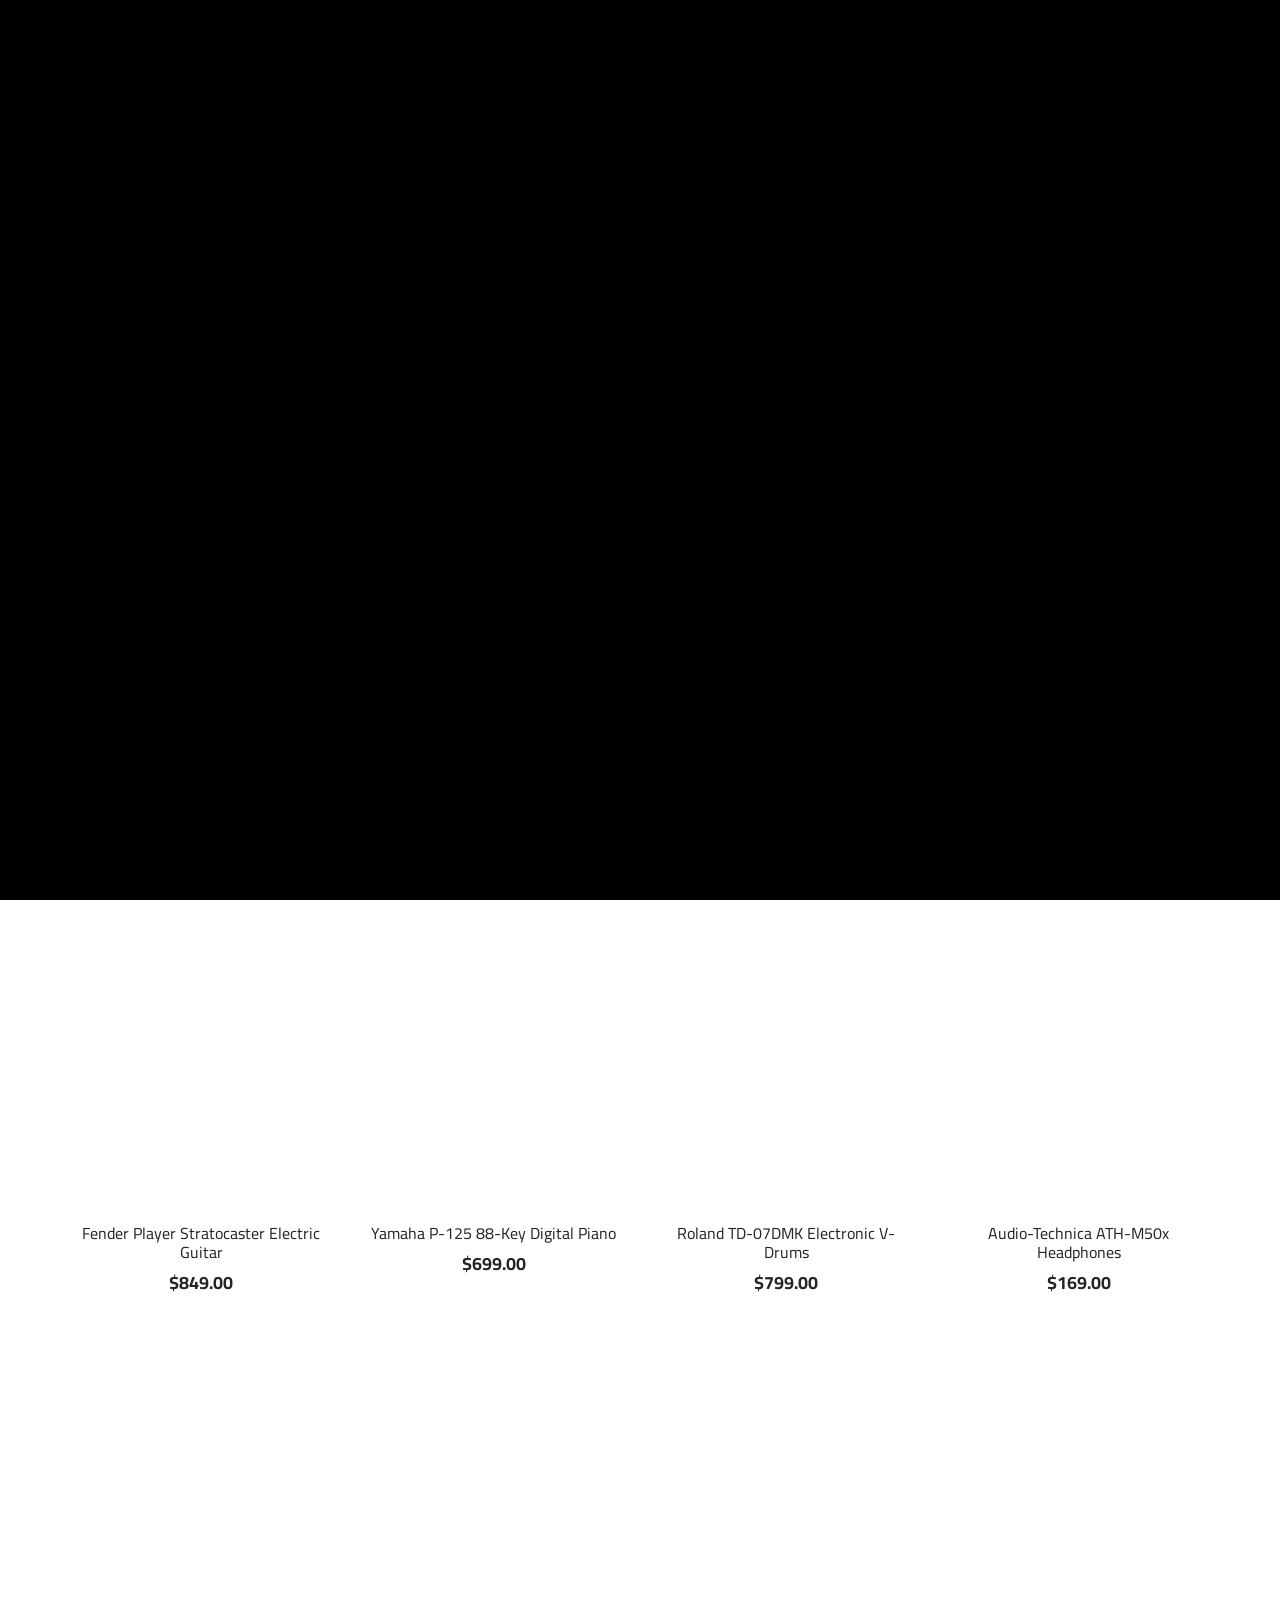
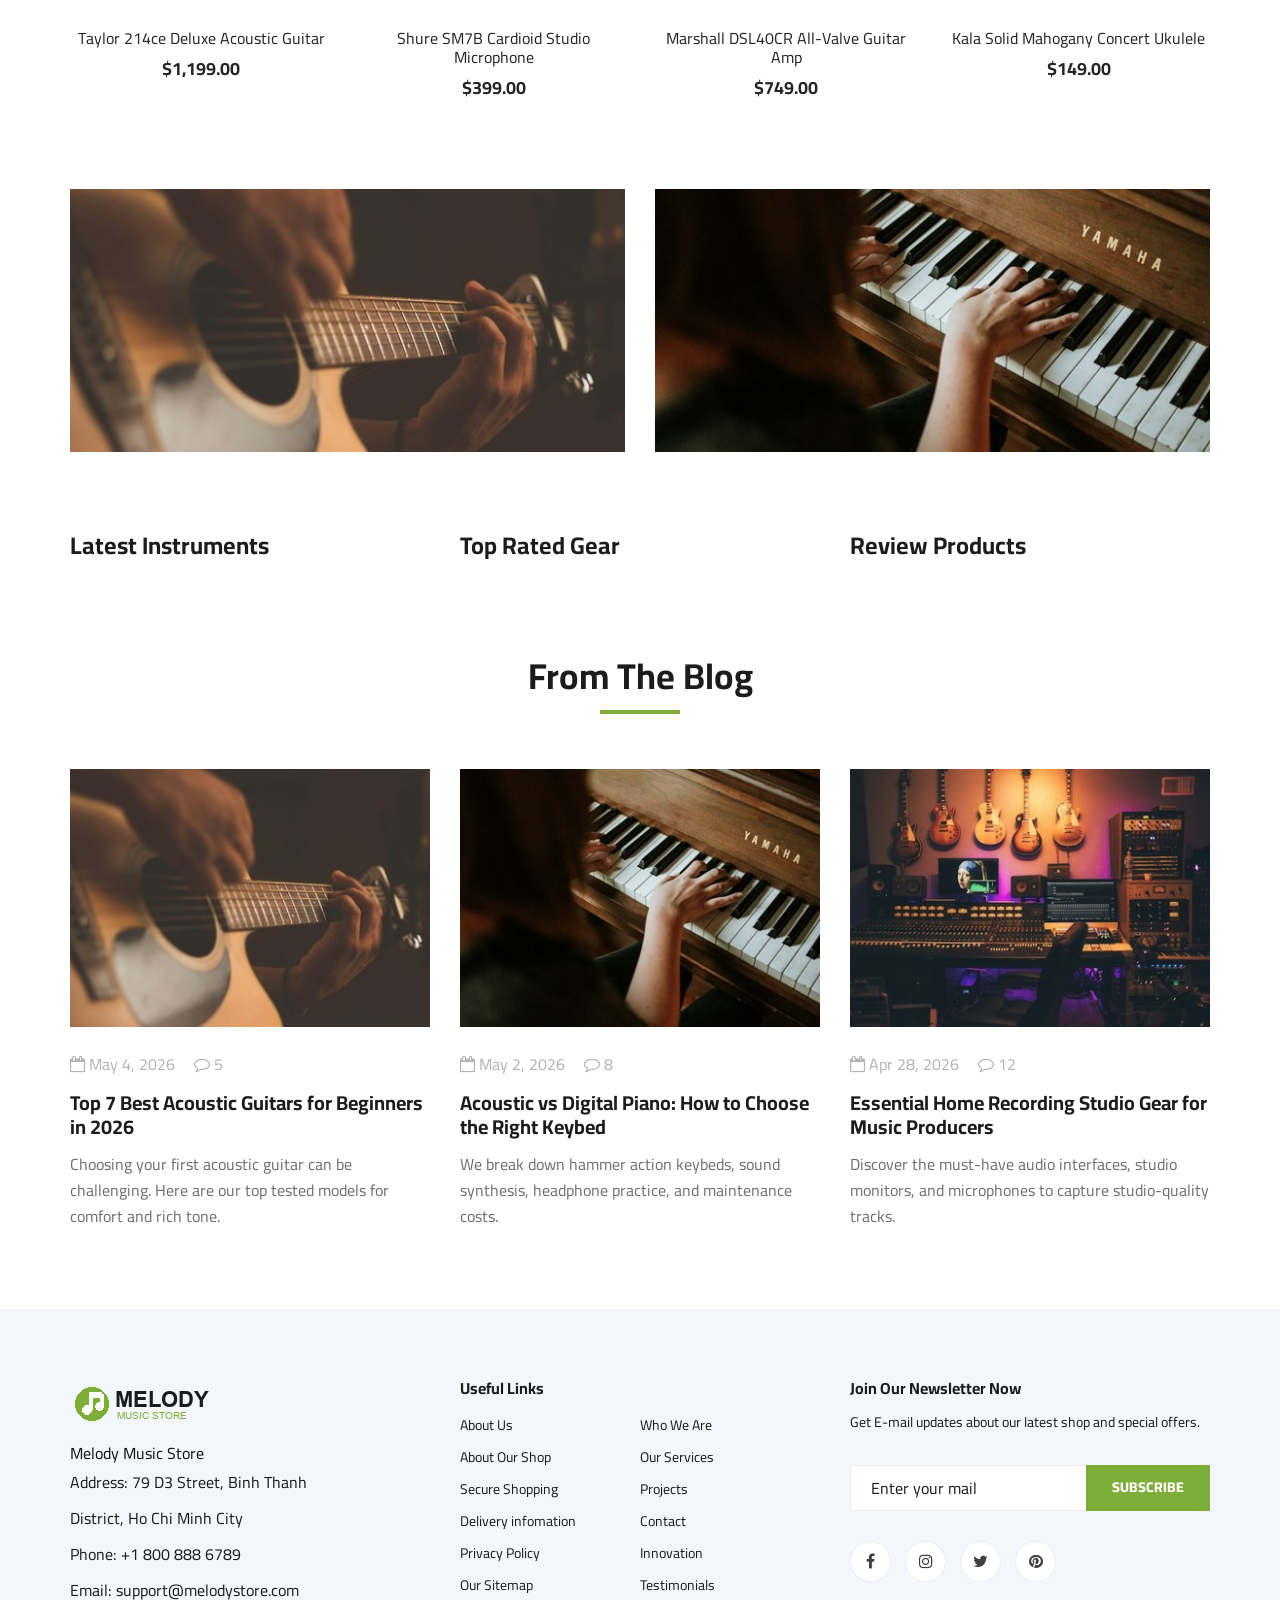
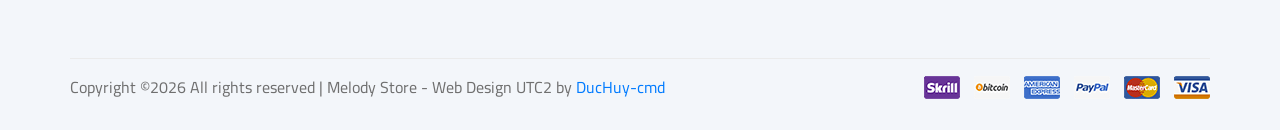
==== index.html @ 6bd5c3b0 "Initial commit: Melody Store - Musical Instruments & Pro Audio E-Commerce (Lab 1 Web Design UTC2)" ====
<!DOCTYPE html>
<html lang="zxx">

<head>
    <meta charset="UTF-8">
    <meta name="description" content="Ogani Template">
    <meta name="keywords" content="Ogani, unica, creative, html">
    <meta name="viewport" content="width=device-width, initial-scale=1.0">
    <meta http-equiv="X-UA-Compatible" content="ie=edge">
    <title>Melody Store | Musical Instruments & Pro Audio</title>

    <!-- Google Font -->
    <link href="https://fonts.googleapis.com/css2?family=Cairo:wght@200;300;400;600;900&display=swap" rel="stylesheet">

    <!-- Css Styles -->
    <link rel="stylesheet" href="Styles/bootstrap.min.css" type="text/css">
    <link rel="stylesheet" href="Styles/font-awesome.min.css" type="text/css">
    <link rel="stylesheet" href="Styles/elegant-icons.css" type="text/css">
    <link rel="stylesheet" href="Styles/nice-select.css" type="text/css">
    <link rel="stylesheet" href="Styles/jquery-ui.min.css" type="text/css">
    <link rel="stylesheet" href="Styles/owl.carousel.min.css" type="text/css">
    <link rel="stylesheet" href="Styles/slicknav.min.css" type="text/css">
    <link rel="stylesheet" href="Styles/style.css" type="text/css">
</head>

<body>
    <!-- Page Preloder -->
    <div id="preloder">
        <div class="loader"></div>
    </div>

    <!-- Humberger Begin -->
    <div class="humberger__menu__overlay"></div>
    <div class="humberger__menu__wrapper">
        <div class="humberger__menu__logo">
            <a href="#"><img src="Images/logo.png" alt=""></a>
        </div>
        <div class="humberger__menu__cart">
            <ul>
                <li><a href="#"><i class="fa fa-heart"></i> <span>2</span></a></li>
                <li><a href="shoping-cart.html"><i class="fa fa-shopping-bag"></i> <span>3</span></a></li>
            </ul>
            <div class="header__cart__price">item: <span>$2,217.00</span></div>
        </div>
        <div class="humberger__menu__widget">
            <div class="header__top__right__language">
                <img src="Images/language.png" alt="">
                <div>English</div>
                <span class="arrow_carrot-down"></span>
                <ul>
                    <li><a href="#">Spanis</a></li>
                    <li><a href="#">English</a></li>
                </ul>
            </div>
            <div class="header__top__right__auth">
                <a href="#"><i class="fa fa-user"></i> Login</a>
            </div>
        </div>
        <nav class="humberger__menu__nav mobile-menu">
                <ul>
                    <li class="active"><a href="./index.html">Home</a></li>
                    <li ><a href="./shop-grid.html">Shop</a></li>
                    <li ><a href="#">Pages</a>
                        <ul class="header__menu__dropdown">
                            <li><a href="./shop-details.html">Shop Details</a></li>
                            <li><a href="./shoping-cart.html">Shoping Cart</a></li>
                            <li><a href="./checkout.html">Check Out</a></li>
                            <li><a href="./blog-details.html">Blog Details</a></li>
                        </ul>
                    </li>
                    <li ><a href="./blog.html">Blog</a></li>
                    <li ><a href="./contact.html">Contact</a></li>
                </ul>
            </nav>
        <div id="mobile-menu-wrap"></div>
        <div class="header__top__right__social">
            <a href="#"><i class="fa fa-facebook"></i></a>
            <a href="#"><i class="fa fa-twitter"></i></a>
            <a href="#"><i class="fa fa-linkedin"></i></a>
            <a href="#"><i class="fa fa-pinterest-p"></i></a>
        </div>
        <div class="humberger__menu__contact">
            <ul>
                <li><i class="fa fa-envelope"></i> support@melodystore.com</li>
                <li>Free Shipping for all Orders over $99</li>
            </ul>
        </div>
    </div>
    <!-- Humberger End -->

    <!-- Header Section Begin -->
    <header class="header">
        <div class="header__top">
            <div class="container">
                <div class="row">
                    <div class="col-lg-6 col-md-6">
                        <div class="header__top__left">
                            <ul>
                                <li><i class="fa fa-envelope"></i> support@melodystore.com</li>
                                <li>Free Shipping for all Orders over $99</li>
                            </ul>
                        </div>
                    </div>
                    <div class="col-lg-6 col-md-6">
                        <div class="header__top__right">
                            <div class="header__top__right__social">
                                <a href="#"><i class="fa fa-facebook"></i></a>
                                <a href="#"><i class="fa fa-twitter"></i></a>
                                <a href="#"><i class="fa fa-linkedin"></i></a>
                                <a href="#"><i class="fa fa-pinterest-p"></i></a>
                            </div>
                            <div class="header__top__right__language">
                                <img src="Images/language.png" alt="">
                                <div>English</div>
                                <span class="arrow_carrot-down"></span>
                                <ul>
                                    <li><a href="#">Spanis</a></li>
                                    <li><a href="#">English</a></li>
                                </ul>
                            </div>
                            <div class="header__top__right__auth">
                                <a href="#"><i class="fa fa-user"></i> Login</a>
                            </div>
                        </div>
                    </div>
                </div>
            </div>
        </div>
        <div class="container">
            <div class="row">
                <div class="col-lg-3">
                    <div class="header__logo">
                        <a href="./index.html"><img src="Images/logo.png" alt=""></a>
                    </div>
                </div>
                <div class="col-lg-6">
                    <nav class="header__menu">
                        <ul>
                            <li class="active"><a href="./index.html">Home</a></li>
                            <li ><a href="./shop-grid.html">Shop</a></li>
                            <li ><a href="#">Pages</a>
                                <ul class="header__menu__dropdown">
                                    <li><a href="./shop-details.html">Shop Details</a></li>
                                    <li><a href="./shoping-cart.html">Shoping Cart</a></li>
                                    <li><a href="./checkout.html">Check Out</a></li>
                                    <li><a href="./blog-details.html">Blog Details</a></li>
                                </ul>
                            </li>
                            <li ><a href="./blog.html">Blog</a></li>
                            <li ><a href="./contact.html">Contact</a></li>
                        </ul>
                    </nav>
                </div>
                <div class="col-lg-3">
                    <div class="header__cart">
                        <ul>
                            <li><a href="#"><i class="fa fa-heart"></i> <span>2</span></a></li>
                            <li><a href="shoping-cart.html"><i class="fa fa-shopping-bag"></i> <span>3</span></a></li>
                        </ul>
                        <div class="header__cart__price">item: <span>$2,217.00</span></div>
                    </div>
                </div>
            </div>
            <div class="humberger__open">
                <i class="fa fa-bars"></i>
            </div>
        </div>
    </header>
    <!-- Header Section End -->

    <!-- Hero Section Begin -->
    <section class="hero">
        <div class="container">
            <div class="row">
                <div class="col-lg-3">
                    <div class="hero__categories">
                        <div class="hero__categories__all">
                            <i class="fa fa-bars"></i>
                            <span>All Categories</span>
                        </div>
                        <ul>
                            <li><a href="shop-grid.html">Acoustic Guitars</a></li>
                            <li><a href="shop-grid.html">Electric Guitars & Bass</a></li>
                            <li><a href="shop-grid.html">Digital Pianos & Keyboards</a></li>
                            <li><a href="shop-grid.html">Drum Sets & Percussion</a></li>
                            <li><a href="shop-grid.html">Studio Microphones</a></li>
                            <li><a href="shop-grid.html">Audio Interfaces</a></li>
                            <li><a href="shop-grid.html">Guitar Amplifiers</a></li>
                            <li><a href="shop-grid.html">Studio Headphones</a></li>
                            <li><a href="shop-grid.html">Ukuleles & Folk</a></li>
                            <li><a href="shop-grid.html">Strings & Accessories</a></li>
                        </ul>
                    </div>
                </div>
                <div class="col-lg-9">
                    <div class="hero__search">
                        <div class="hero__search__form">
                            <form action="#">
                                <div class="hero__search__categories">
                                    All Categories
                                    <span class="arrow_carrot-down"></span>
                                </div>
                                <input type="text" placeholder="What do yo u need?">
                                <button type="submit" class="site-btn">SEARCH</button>
                            </form>
                        </div>
                        <div class="hero__search__phone">
                            <div class="hero__search__phone__icon">
                                <i class="fa fa-phone"></i>
                            </div>
                            <div class="hero__search__phone__text">
                                <h5>+1 800 888 6789</h5>
                                <span>support 24/7 daily</span>
                            </div>
                        </div>
                    </div>
                    <div class="hero__item set-bg" data-setbg="Images/hero/banner.jpg">
                        <div class="hero__text">
                            <span>PREMIUM INSTRUMENTS</span>
                            <h2>100% Authentic <br />Guitars & Pro Audio</h2>
                            <p>Free Express Shipping & 2-Year Official Warranty Available</p>
                            <a href="shop-grid.html" class="primary-btn">SHOP NOW</a>
                        </div>
                        </div>
                    </div>
                </div>
            </div>
    </section>
    <!-- Hero Section End -->

    <!-- Categories Section Begin -->
    <section class="categories">
        <div class="container">
            <div class="row">
                <div class="categories__slider owl-carousel">
                    <div class="col-lg-3">
                        <div class="categories__item set-bg" data-setbg="Images/categories/cat-1.jpg">
                            <h5><a href="shop-grid.html">Acoustic Guitars</a></h5>
                        </div>
                    </div>
                    <div class="col-lg-3">
                        <div class="categories__item set-bg" data-setbg="Images/categories/cat-2.jpg">
                            <h5><a href="shop-grid.html">Digital Pianos</a></h5>
                        </div>
                    </div>
                    <div class="col-lg-3">
                        <div class="categories__item set-bg" data-setbg="Images/categories/cat-3.jpg">
                            <h5><a href="shop-grid.html">Drum Sets</a></h5>
                        </div>
                    </div>
                    <div class="col-lg-3">
                        <div class="categories__item set-bg" data-setbg="Images/categories/cat-4.jpg">
                            <h5><a href="shop-grid.html">Studio Headphones</a></h5>
                        </div>
                    </div>
                    <div class="col-lg-3">
                        <div class="categories__item set-bg" data-setbg="Images/categories/cat-5.jpg">
                            <h5><a href="shop-grid.html">Electric Guitars</a></h5>
                        </div>
                    </div>
                </div>
                </div>
            </div>
        </div>
    </section>
    <!-- Categories Section End -->

    <!-- Featured Section Begin -->
    <section class="featured spad">
        <div class="container">
            <div class="row">
                <div class="col-lg-12">
                    <div class="section-title">
                        <h2>Featured Instruments</h2>
                    </div>
                    <div class="featured__controls">
                        <ul>
                            <li class="active" data-filter="*">All</li>
                            <li data-filter=".guitars">Guitars</li>
                            <li data-filter=".keyboards">Keyboards</li>
                            <li data-filter=".drums">Drums</li>
                            <li data-filter=".studio">Studio Gear</li>
                        </ul>
                    </div>
                </div>
            </div>
            <div class="row featured__filter">
                <div class="col-lg-3 col-md-4 col-sm-6 mix guitars">
                    <div class="featured__item">
                        <div class="featured__item__pic set-bg" data-setbg="Images/featured/feature-1.jpg">
                            <ul class="featured__item__pic__hover">
                                <li><a href="#"><i class="fa fa-heart"></i></a></li>
                                <li><a href="#"><i class="fa fa-retweet"></i></a></li>
                                <li><a href="shoping-cart.html"><i class="fa fa-shopping-cart"></i></a></li>
                            </ul>
                        </div>
                        <div class="featured__item__text">
                            <h6><a href="shop-details.html">Fender Player Stratocaster Electric Guitar</a></h6>
                            <h5>$849.00</h5>
                        </div>
                    </div>
                </div>
                <div class="col-lg-3 col-md-4 col-sm-6 mix keyboards">
                    <div class="featured__item">
                        <div class="featured__item__pic set-bg" data-setbg="Images/featured/feature-2.jpg">
                            <ul class="featured__item__pic__hover">
                                <li><a href="#"><i class="fa fa-heart"></i></a></li>
                                <li><a href="#"><i class="fa fa-retweet"></i></a></li>
                                <li><a href="shoping-cart.html"><i class="fa fa-shopping-cart"></i></a></li>
                            </ul>
                        </div>
                        <div class="featured__item__text">
                            <h6><a href="shop-details.html">Yamaha P-125 88-Key Digital Piano</a></h6>
                            <h5>$699.00</h5>
                        </div>
                    </div>
                </div>
                <div class="col-lg-3 col-md-4 col-sm-6 mix drums">
                    <div class="featured__item">
                        <div class="featured__item__pic set-bg" data-setbg="Images/featured/feature-3.jpg">
                            <ul class="featured__item__pic__hover">
                                <li><a href="#"><i class="fa fa-heart"></i></a></li>
                                <li><a href="#"><i class="fa fa-retweet"></i></a></li>
                                <li><a href="shoping-cart.html"><i class="fa fa-shopping-cart"></i></a></li>
                            </ul>
                        </div>
                        <div class="featured__item__text">
                            <h6><a href="shop-details.html">Roland TD-07DMK Electronic V-Drums</a></h6>
                            <h5>$799.00</h5>
                        </div>
                    </div>
                </div>
                <div class="col-lg-3 col-md-4 col-sm-6 mix studio">
                    <div class="featured__item">
                        <div class="featured__item__pic set-bg" data-setbg="Images/featured/feature-4.jpg">
                            <ul class="featured__item__pic__hover">
                                <li><a href="#"><i class="fa fa-heart"></i></a></li>
                                <li><a href="#"><i class="fa fa-retweet"></i></a></li>
                                <li><a href="shoping-cart.html"><i class="fa fa-shopping-cart"></i></a></li>
                            </ul>
                        </div>
                        <div class="featured__item__text">
                            <h6><a href="shop-details.html">Audio-Technica ATH-M50x Headphones</a></h6>
                            <h5>$169.00</h5>
                        </div>
                    </div>
                </div>
                <div class="col-lg-3 col-md-4 col-sm-6 mix guitars">
                    <div class="featured__item">
                        <div class="featured__item__pic set-bg" data-setbg="Images/featured/feature-5.jpg">
                            <ul class="featured__item__pic__hover">
                                <li><a href="#"><i class="fa fa-heart"></i></a></li>
                                <li><a href="#"><i class="fa fa-retweet"></i></a></li>
                                <li><a href="shoping-cart.html"><i class="fa fa-shopping-cart"></i></a></li>
                            </ul>
                        </div>
                        <div class="featured__item__text">
                            <h6><a href="shop-details.html">Taylor 214ce Deluxe Acoustic Guitar</a></h6>
                            <h5>$1,199.00</h5>
                        </div>
                    </div>
                </div>
                <div class="col-lg-3 col-md-4 col-sm-6 mix studio">
                    <div class="featured__item">
                        <div class="featured__item__pic set-bg" data-setbg="Images/featured/feature-6.jpg">
                            <ul class="featured__item__pic__hover">
                                <li><a href="#"><i class="fa fa-heart"></i></a></li>
                                <li><a href="#"><i class="fa fa-retweet"></i></a></li>
                                <li><a href="shoping-cart.html"><i class="fa fa-shopping-cart"></i></a></li>
                            </ul>
                        </div>
                        <div class="featured__item__text">
                            <h6><a href="shop-details.html">Shure SM7B Cardioid Studio Microphone</a></h6>
                            <h5>$399.00</h5>
                        </div>
                    </div>
                </div>
                <div class="col-lg-3 col-md-4 col-sm-6 mix guitars">
                    <div class="featured__item">
                        <div class="featured__item__pic set-bg" data-setbg="Images/featured/feature-7.jpg">
                            <ul class="featured__item__pic__hover">
                                <li><a href="#"><i class="fa fa-heart"></i></a></li>
                                <li><a href="#"><i class="fa fa-retweet"></i></a></li>
                                <li><a href="shoping-cart.html"><i class="fa fa-shopping-cart"></i></a></li>
                            </ul>
                        </div>
                        <div class="featured__item__text">
                            <h6><a href="shop-details.html">Marshall DSL40CR All-Valve Guitar Amp</a></h6>
                            <h5>$749.00</h5>
                        </div>
                    </div>
                </div>
                <div class="col-lg-3 col-md-4 col-sm-6 mix guitars">
                    <div class="featured__item">
                        <div class="featured__item__pic set-bg" data-setbg="Images/featured/feature-8.jpg">
                            <ul class="featured__item__pic__hover">
                                <li><a href="#"><i class="fa fa-heart"></i></a></li>
                                <li><a href="#"><i class="fa fa-retweet"></i></a></li>
                                <li><a href="shoping-cart.html"><i class="fa fa-shopping-cart"></i></a></li>
                            </ul>
                        </div>
                        <div class="featured__item__text">
                            <h6><a href="shop-details.html">Kala Solid Mahogany Concert Ukulele</a></h6>
                            <h5>$149.00</h5>
                        </div>
                    </div>
                </div>
            </div>
        </div>
    </section>
    <!-- Featured Section End -->

    <!-- Banner Begin -->
    <div class="banner">
        <div class="container">
            <div class="row">
                <div class="col-lg-6 col-md-6 col-sm-6">
                    <div class="banner__pic">
                        <img src="Images/banner/banner-1.jpg" alt="">
                    </div>
                </div>
                <div class="col-lg-6 col-md-6 col-sm-6">
                    <div class="banner__pic">
                        <img src="Images/banner/banner-2.jpg" alt="">
                    </div>
                </div>
            </div>
        </div>
    </div>
    <!-- Banner End -->

    <!-- Latest Product Section Begin -->
    <section class="latest-product spad"><div class="container"><div class="row">
                <div class="col-lg-4 col-md-6">
                    <div class="latest-product__text">
                            <h4>Latest Instruments</h4>
                            <div class="latest-product__slider owl-carousel">
                                <div class="latest-prdouct__slider__item">
                                    <a href="shop-details.html" class="latest-product__item">
                                        <div class="latest-product__item__pic">
                                            <img src="Images/latest-product/lp-1.jpg" alt="">
                                        </div>
                                        <div class="latest-product__item__text">
                                            <h6>Martin D-28 Acoustic Guitar</h6>
                                            <span>$2,999.00</span>
                                        </div>
                                    </a>
                                    <a href="shop-details.html" class="latest-product__item">
                                        <div class="latest-product__item__pic">
                                            <img src="Images/latest-product/lp-2.jpg" alt="">
                                        </div>
                                        <div class="latest-product__item__text">
                                            <h6>Gibson Les Paul Standard</h6>
                                            <span>$2,799.00</span>
                                        </div>
                                    </a>
                                    <a href="shop-details.html" class="latest-product__item">
                                        <div class="latest-product__item__pic">
                                            <img src="Images/latest-product/lp-3.jpg" alt="">
                                        </div>
                                        <div class="latest-product__item__text">
                                            <h6>Yamaha Grand Piano Keys</h6>
                                            <span>$2,299.00</span>
                                        </div>
                                    </a>
                                </div>
                                <div class="latest-prdouct__slider__item">
                                    <a href="shop-details.html" class="latest-product__item">
                                        <div class="latest-product__item__pic">
                                            <img src="Images/latest-product/lp-1.jpg" alt="">
                                        </div>
                                        <div class="latest-product__item__text">
                                            <h6>Taylor 214ce Acoustic</h6>
                                            <span>$1,199.00</span>
                                        </div>
                                    </a>
                                    <a href="shop-details.html" class="latest-product__item">
                                        <div class="latest-product__item__pic">
                                            <img src="Images/latest-product/lp-2.jpg" alt="">
                                        </div>
                                        <div class="latest-product__item__text">
                                            <h6>Fender Telecaster Special</h6>
                                            <span>$849.00</span>
                                        </div>
                                    </a>
                                    <a href="shop-details.html" class="latest-product__item">
                                        <div class="latest-product__item__pic">
                                            <img src="Images/latest-product/lp-3.jpg" alt="">
                                        </div>
                                        <div class="latest-product__item__text">
                                            <h6>Roland RD-88 Stage Piano</h6>
                                            <span>$1,299.00</span>
                                        </div>
                                    </a>
                                </div>
                            </div>
                        </div>
                </div>
                <div class="col-lg-4 col-md-6">
                    <div class="latest-product__text">
                            <h4>Top Rated Gear</h4>
                            <div class="latest-product__slider owl-carousel">
                                <div class="latest-prdouct__slider__item">
                                    <a href="shop-details.html" class="latest-product__item">
                                        <div class="latest-product__item__pic">
                                            <img src="Images/latest-product/lp-1.jpg" alt="">
                                        </div>
                                        <div class="latest-product__item__text">
                                            <h6>Fender Player Stratocaster</h6>
                                            <span>$849.00</span>
                                        </div>
                                    </a>
                                    <a href="shop-details.html" class="latest-product__item">
                                        <div class="latest-product__item__pic">
                                            <img src="Images/latest-product/lp-2.jpg" alt="">
                                        </div>
                                        <div class="latest-product__item__text">
                                            <h6>Boss Katana-50 MkII Amp</h6>
                                            <span>$269.00</span>
                                        </div>
                                    </a>
                                    <a href="shop-details.html" class="latest-product__item">
                                        <div class="latest-product__item__pic">
                                            <img src="Images/latest-product/lp-3.jpg" alt="">
                                        </div>
                                        <div class="latest-product__item__text">
                                            <h6>Yamaha Grand Piano Keys</h6>
                                            <span>$2,299.00</span>
                                        </div>
                                    </a>
                                </div>
                                <div class="latest-prdouct__slider__item">
                                    <a href="shop-details.html" class="latest-product__item">
                                        <div class="latest-product__item__pic">
                                            <img src="Images/latest-product/lp-1.jpg" alt="">
                                        </div>
                                        <div class="latest-product__item__text">
                                            <h6>Taylor 214ce Acoustic</h6>
                                            <span>$1,199.00</span>
                                        </div>
                                    </a>
                                    <a href="shop-details.html" class="latest-product__item">
                                        <div class="latest-product__item__pic">
                                            <img src="Images/latest-product/lp-2.jpg" alt="">
                                        </div>
                                        <div class="latest-product__item__text">
                                            <h6>Fender Telecaster Special</h6>
                                            <span>$849.00</span>
                                        </div>
                                    </a>
                                    <a href="shop-details.html" class="latest-product__item">
                                        <div class="latest-product__item__pic">
                                            <img src="Images/latest-product/lp-3.jpg" alt="">
                                        </div>
                                        <div class="latest-product__item__text">
                                            <h6>Roland RD-88 Stage Piano</h6>
                                            <span>$1,299.00</span>
                                        </div>
                                    </a>
                                </div>
                            </div>
                        </div>
                </div>
                <div class="col-lg-4 col-md-6">
                    <div class="latest-product__text">
                            <h4>Review Products</h4>
                            <div class="latest-product__slider owl-carousel">
                                <div class="latest-prdouct__slider__item">
                                    <a href="shop-details.html" class="latest-product__item">
                                        <div class="latest-product__item__pic">
                                            <img src="Images/latest-product/lp-1.jpg" alt="">
                                        </div>
                                        <div class="latest-product__item__text">
                                            <h6>Audio-Technica ATH-M50x</h6>
                                            <span>$169.00</span>
                                        </div>
                                    </a>
                                    <a href="shop-details.html" class="latest-product__item">
                                        <div class="latest-product__item__pic">
                                            <img src="Images/latest-product/lp-2.jpg" alt="">
                                        </div>
                                        <div class="latest-product__item__text">
                                            <h6>Shure SM7B Vocal Mic</h6>
                                            <span>$399.00</span>
                                        </div>
                                    </a>
                                    <a href="shop-details.html" class="latest-product__item">
                                        <div class="latest-product__item__pic">
                                            <img src="Images/latest-product/lp-3.jpg" alt="">
                                        </div>
                                        <div class="latest-product__item__text">
                                            <h6>Yamaha Grand Piano Keys</h6>
                                            <span>$2,299.00</span>
                                        </div>
                                    </a>
                                </div>
                                <div class="latest-prdouct__slider__item">
                                    <a href="shop-details.html" class="latest-product__item">
                                        <div class="latest-product__item__pic">
                                            <img src="Images/latest-product/lp-1.jpg" alt="">
                                        </div>
                                        <div class="latest-product__item__text">
                                            <h6>Taylor 214ce Acoustic</h6>
                                            <span>$1,199.00</span>
                                        </div>
                                    </a>
                                    <a href="shop-details.html" class="latest-product__item">
                                        <div class="latest-product__item__pic">
                                            <img src="Images/latest-product/lp-2.jpg" alt="">
                                        </div>
                                        <div class="latest-product__item__text">
                                            <h6>Fender Telecaster Special</h6>
                                            <span>$849.00</span>
                                        </div>
                                    </a>
                                    <a href="shop-details.html" class="latest-product__item">
                                        <div class="latest-product__item__pic">
                                            <img src="Images/latest-product/lp-3.jpg" alt="">
                                        </div>
                                        <div class="latest-product__item__text">
                                            <h6>Roland RD-88 Stage Piano</h6>
                                            <span>$1,299.00</span>
                                        </div>
                                    </a>
                                </div>
                            </div>
                        </div>
                </div>
            </div></div></section>
    <!-- Latest Product Section End -->

    <!-- Blog Section Begin -->
    <section class="from-blog spad"><div class="container"><div class="row">
                <div class="col-lg-12">
                    <div class="section-title from-blog__title">
                        <h2>From The Blog</h2>
                    </div>
                </div>
            </div>
            <div class="row">
                <div class="col-lg-4 col-md-4 col-sm-6">
                    <div class="blog__item">
                        <div class="blog__item__pic">
                            <img src="Images/blog/blog-1.jpg" alt="">
                        </div>
                        <div class="blog__item__text">
                            <ul>
                                <li><i class="fa fa-calendar-o"></i> May 4, 2026</li>
                                <li><i class="fa fa-comment-o"></i> 5</li>
                            </ul>
                            <h5><a href="blog-details.html">Top 7 Best Acoustic Guitars for Beginners in 2026</a></h5>
                            <p>Choosing your first acoustic guitar can be challenging. Here are our top tested models for comfort and rich tone.</p>
                        </div>
                    </div>
                </div>
                <div class="col-lg-4 col-md-4 col-sm-6">
                    <div class="blog__item">
                        <div class="blog__item__pic">
                            <img src="Images/blog/blog-2.jpg" alt="">
                        </div>
                        <div class="blog__item__text">
                            <ul>
                                <li><i class="fa fa-calendar-o"></i> May 2, 2026</li>
                                <li><i class="fa fa-comment-o"></i> 8</li>
                            </ul>
                            <h5><a href="blog-details.html">Acoustic vs Digital Piano: How to Choose the Right Keybed</a></h5>
                            <p>We break down hammer action keybeds, sound synthesis, headphone practice, and maintenance costs.</p>
                        </div>
                    </div>
                </div>
                <div class="col-lg-4 col-md-4 col-sm-6">
                    <div class="blog__item">
                        <div class="blog__item__pic">
                            <img src="Images/blog/blog-3.jpg" alt="">
                        </div>
                        <div class="blog__item__text">
                            <ul>
                                <li><i class="fa fa-calendar-o"></i> Apr 28, 2026</li>
                                <li><i class="fa fa-comment-o"></i> 12</li>
                            </ul>
                            <h5><a href="blog-details.html">Essential Home Recording Studio Gear for Music Producers</a></h5>
                            <p>Discover the must-have audio interfaces, studio monitors, and microphones to capture studio-quality tracks.</p>
                        </div>
                    </div>
                </div>
            </div></div></section>
    <!-- Blog Section End -->

    <!-- Footer Section Begin -->
    <footer class="footer spad">
        <div class="container">
            <div class="row">
                <div class="col-lg-3 col-md-6 col-sm-6">
                    <div class="footer__about">
<div class="footer__about__logo"><a href="./index.html"><img src="Images/logo.png" alt="Melody Store"></a></div>
<h6>Melody Music Store</h6>
                        <ul>
                            <li>Address: 79 D3 Street, Binh Thanh District, Ho Chi Minh City</li>
                            <li>Phone: +1 800 888 6789</li>
                            <li>Email: support@melodystore.com</li>
                        </ul></div>
                </div>
                <div class="col-lg-4 col-md-6 col-sm-6 offset-lg-1">
                    <div class="footer__widget">
                        <h6>Useful Links</h6>
                        <ul>
                            <li><a href="#">About Us</a></li>
                            <li><a href="#">About Our Shop</a></li>
                            <li><a href="#">Secure Shopping</a></li>
                            <li><a href="#">Delivery infomation</a></li>
                            <li><a href="#">Privacy Policy</a></li>
                            <li><a href="#">Our Sitemap</a></li>
                        </ul>
                        <ul>
                            <li><a href="#">Who We Are</a></li>
                            <li><a href="#">Our Services</a></li>
                            <li><a href="#">Projects</a></li>
                            <li><a href="#">Contact</a></li>
                            <li><a href="#">Innovation</a></li>
                            <li><a href="#">Testimonials</a></li>
                        </ul>
                    </div>
                </div>
                <div class="col-lg-4 col-md-12">
                    <div class="footer__widget">
                        <h6>Join Our Newsletter Now</h6>
                        <p>Get E-mail updates about our latest shop and special offers.</p>
                        <form action="#">
                            <input type="text" placeholder="Enter your mail">
                            <button type="submit" class="site-btn">Subscribe</button>
                        </form>
                        <div class="footer__widget__social">
                            <a href="#"><i class="fa fa-facebook"></i></a>
                            <a href="#"><i class="fa fa-instagram"></i></a>
                            <a href="#"><i class="fa fa-twitter"></i></a>
                            <a href="#"><i class="fa fa-pinterest"></i></a>
                        </div>
                    </div>
                </div>
            </div>
            <div class="row">
                <div class="col-lg-12">
                    <div class="footer__copyright">
                        <div class="footer__copyright__text"><p>
  Copyright &copy;<script>document.write(new Date().getFullYear());</script> All rights reserved | Melody Store - Web Design UTC2 by <a href="https://github.com/DucHuy-cmd" target="_blank">DucHuy-cmd</a>
  </p></div>
                        <div class="footer__copyright__payment"><img src="Images/payment-item.png" alt=""></div>
                    </div>
                </div>
            </div>
        </div>
    </footer>
    <!-- Footer Section End -->

    <!-- Js Plugins -->
    <script src="Scripts/jquery-3.3.1.min.js"></script>
    <script src="Scripts/bootstrap.min.js"></script>
    <script src="Scripts/jquery.nice-select.min.js"></script>
    <script src="Scripts/jquery-ui.min.js"></script>
    <script src="Scripts/jquery.slicknav.js"></script>
    <script src="Scripts/mixitup.min.js"></script>
    <script src="Scripts/owl.carousel.min.js"></script>
    <script src="Scripts/main.js"></script>



</body>

</html>
---- Styles/elegant-icons.css ----
@font-face {
	font-family: 'ElegantIcons';
	src:url('../fonts/ElegantIcons.eot');
	src:url('../fonts/ElegantIcons.eot?#iefix') format('embedded-opentype'),
		url('../fonts/ElegantIcons.woff') format('woff'),
		url('../fonts/ElegantIcons.ttf') format('truetype'),
		url('../fonts/ElegantIcons.svg#ElegantIcons') format('svg');
	font-weight: normal;
	font-style: normal;
}

/* Use the following CSS code if you want to use data attributes for inserting your icons */
[data-icon]:before {
	font-family: 'ElegantIcons';
	content: attr(data-icon);
	speak: none;
	font-weight: normal;
	font-variant: normal;
	text-transform: none;
	line-height: 1;
	-webkit-font-smoothing: antialiased;
	-moz-osx-font-smoothing: grayscale;
}

/* Use the following CSS code if you want to have a class per icon */
/*
Instead of a list of all class selectors,
you can use the generic selector below, but it's slower:
[class*="your-class-prefix"] {
*/
.arrow_up, .arrow_down, .arrow_left, .arrow_right, .arrow_left-up, .arrow_right-up, .arrow_right-down, .arrow_left-down, .arrow-up-down, .arrow_up-down_alt, .arrow_left-right_alt, .arrow_left-right, .arrow_expand_alt2, .arrow_expand_alt, .arrow_condense, .arrow_expand, .arrow_move, .arrow_carrot-up, .arrow_carrot-down, .arrow_carrot-left, .arrow_carrot-right, .arrow_carrot-2up, .arrow_carrot-2down, .arrow_carrot-2left, .arrow_carrot-2right, .arrow_carrot-up_alt2, .arrow_carrot-down_alt2, .arrow_carrot-left_alt2, .arrow_carrot-right_alt2, .arrow_carrot-2up_alt2, .arrow_carrot-2down_alt2, .arrow_carrot-2left_alt2, .arrow_carrot-2right_alt2, .arrow_triangle-up, .arrow_triangle-down, .arrow_triangle-left, .arrow_triangle-right, .arrow_triangle-up_alt2, .arrow_triangle-down_alt2, .arrow_triangle-left_alt2, .arrow_triangle-right_alt2, .arrow_back, .icon_minus-06, .icon_plus, .icon_close, .icon_check, .icon_minus_alt2, .icon_plus_alt2, .icon_close_alt2, .icon_check_alt2, .icon_zoom-out_alt, .icon_zoom-in_alt, .icon_search, .icon_box-empty, .icon_box-selected, .icon_minus-box, .icon_plus-box, .icon_box-checked, .icon_circle-empty, .icon_circle-slelected, .icon_stop_alt2, .icon_stop, .icon_pause_alt2, .icon_pause, .icon_menu, .icon_menu-square_alt2, .icon_menu-circle_alt2, .icon_ul, .icon_ol, .icon_adjust-horiz, .icon_adjust-vert, .icon_document_alt, .icon_documents_alt, .icon_pencil, .icon_pencil-edit_alt, .icon_pencil-edit, .icon_folder-alt, .icon_folder-open_alt, .icon_folder-add_alt, .icon_info_alt, .icon_error-oct_alt, .icon_error-circle_alt, .icon_error-triangle_alt, .icon_question_alt2, .icon_question, .icon_comment_alt, .icon_chat_alt, .icon_vol-mute_alt, .icon_volume-low_alt, .icon_volume-high_alt, .icon_quotations, .icon_quotations_alt2, .icon_clock_alt, .icon_lock_alt, .icon_lock-open_alt, .icon_key_alt, .icon_cloud_alt, .icon_cloud-upload_alt, .icon_cloud-download_alt, .icon_image, .icon_images, .icon_lightbulb_alt, .icon_gift_alt, .icon_house_alt, .icon_genius, .icon_mobile, .icon_tablet, .icon_laptop, .icon_desktop, .icon_camera_alt, .icon_mail_alt, .icon_cone_alt, .icon_ribbon_alt, .icon_bag_alt, .icon_creditcard, .icon_cart_alt, .icon_paperclip, .icon_tag_alt, .icon_tags_alt, .icon_trash_alt, .icon_cursor_alt, .icon_mic_alt, .icon_compass_alt, .icon_pin_alt, .icon_pushpin_alt, .icon_map_alt, .icon_drawer_alt, .icon_toolbox_alt, .icon_book_alt, .icon_calendar, .icon_film, .icon_table, .icon_contacts_alt, .icon_headphones, .icon_lifesaver, .icon_piechart, .icon_refresh, .icon_link_alt, .icon_link, .icon_loading, .icon_blocked, .icon_archive_alt, .icon_heart_alt, .icon_star_alt, .icon_star-half_alt, .icon_star, .icon_star-half, .icon_tools, .icon_tool, .icon_cog, .icon_cogs, .arrow_up_alt, .arrow_down_alt, .arrow_left_alt, .arrow_right_alt, .arrow_left-up_alt, .arrow_right-up_alt, .arrow_right-down_alt, .arrow_left-down_alt, .arrow_condense_alt, .arrow_expand_alt3, .arrow_carrot_up_alt, .arrow_carrot-down_alt, .arrow_carrot-left_alt, .arrow_carrot-right_alt, .arrow_carrot-2up_alt, .arrow_carrot-2dwnn_alt, .arrow_carrot-2left_alt, .arrow_carrot-2right_alt, .arrow_triangle-up_alt, .arrow_triangle-down_alt, .arrow_triangle-left_alt, .arrow_triangle-right_alt, .icon_minus_alt, .icon_plus_alt, .icon_close_alt, .icon_check_alt, .icon_zoom-out, .icon_zoom-in, .icon_stop_alt, .icon_menu-square_alt, .icon_menu-circle_alt, .icon_document, .icon_documents, .icon_pencil_alt, .icon_folder, .icon_folder-open, .icon_folder-add, .icon_folder_upload, .icon_folder_download, .icon_info, .icon_error-circle, .icon_error-oct, .icon_error-triangle, .icon_question_alt, .icon_comment, .icon_chat, .icon_vol-mute, .icon_volume-low, .icon_volume-high, .icon_quotations_alt, .icon_clock, .icon_lock, .icon_lock-open, .icon_key, .icon_cloud, .icon_cloud-upload, .icon_cloud-download, .icon_lightbulb, .icon_gift, .icon_house, .icon_camera, .icon_mail, .icon_cone, .icon_ribbon, .icon_bag, .icon_cart, .icon_tag, .icon_tags, .icon_trash, .icon_cursor, .icon_mic, .icon_compass, .icon_pin, .icon_pushpin, .icon_map, .icon_drawer, .icon_toolbox, .icon_book, .icon_contacts, .icon_archive, .icon_heart, .icon_profile, .icon_group, .icon_grid-2x2, .icon_grid-3x3, .icon_music, .icon_pause_alt, .icon_phone, .icon_upload, .icon_download, .social_facebook, .social_twitter, .social_pinterest, .social_googleplus, .social_tumblr, .social_tumbleupon, .social_wordpress, .social_instagram, .social_dribbble, .social_vimeo, .social_linkedin, .social_rss, .social_deviantart, .social_share, .social_myspace, .social_skype, .social_youtube, .social_picassa, .social_googledrive, .social_flickr, .social_blogger, .social_spotify, .social_delicious, .social_facebook_circle, .social_twitter_circle, .social_pinterest_circle, .social_googleplus_circle, .social_tumblr_circle, .social_stumbleupon_circle, .social_wordpress_circle, .social_instagram_circle, .social_dribbble_circle, .social_vimeo_circle, .social_linkedin_circle, .social_rss_circle, .social_deviantart_circle, .social_share_circle, .social_myspace_circle, .social_skype_circle, .social_youtube_circle, .social_picassa_circle, .social_googledrive_alt2, .social_flickr_circle, .social_blogger_circle, .social_spotify_circle, .social_delicious_circle, .social_facebook_square, .social_twitter_square, .social_pinterest_square, .social_googleplus_square, .social_tumblr_square, .social_stumbleupon_square, .social_wordpress_square, .social_instagram_square, .social_dribbble_square, .social_vimeo_square, .social_linkedin_square, .social_rss_square, .social_deviantart_square, .social_share_square, .social_myspace_square, .social_skype_square, .social_youtube_square, .social_picassa_square, .social_googledrive_square, .social_flickr_square, .social_blogger_square, .social_spotify_square, .social_delicious_square, .icon_printer, .icon_calulator, .icon_building, .icon_floppy, .icon_drive, .icon_search-2, .icon_id, .icon_id-2, .icon_puzzle, .icon_like, .icon_dislike, .icon_mug, .icon_currency, .icon_wallet, .icon_pens, .icon_easel, .icon_flowchart, .icon_datareport, .icon_briefcase, .icon_shield, .icon_percent, .icon_globe, .icon_globe-2, .icon_target, .icon_hourglass, .icon_balance, .icon_rook, .icon_printer-alt, .icon_calculator_alt, .icon_building_alt, .icon_floppy_alt, .icon_drive_alt, .icon_search_alt, .icon_id_alt, .icon_id-2_alt, .icon_puzzle_alt, .icon_like_alt, .icon_dislike_alt, .icon_mug_alt, .icon_currency_alt, .icon_wallet_alt, .icon_pens_alt, .icon_easel_alt, .icon_flowchart_alt, .icon_datareport_alt, .icon_briefcase_alt, .icon_shield_alt, .icon_percent_alt, .icon_globe_alt, .icon_clipboard {
	font-family: 'ElegantIcons';
	speak: none;
	font-style: normal;
	font-weight: normal;
	font-variant: normal;
	text-transform: none;
	line-height: 1;
	-webkit-font-smoothing: antialiased;
}
.arrow_up:before {
	content: "\21";
}
.arrow_down:before {
	content: "\22";
}
.arrow_left:before {
	content: "\23";
}
.arrow_right:before {
	content: "\24";
}
.arrow_left-up:before {
	content: "\25";
}
.arrow_right-up:before {
	content: "\26";
}
.arrow_right-down:before {
	content: "\27";
}
.arrow_left-down:before {
	content: "\28";
}
.arrow-up-down:before {
	content: "\29";
}
.arrow_up-down_alt:before {
	content: "\2a";
}
.arrow_left-right_alt:before {
	content: "\2b";
}
.arrow_left-right:before {
	content: "\2c";
}
.arrow_expand_alt2:before {
	content: "\2d";
}
.arrow_expand_alt:before {
	content: "\2e";
}
.arrow_condense:before {
	content: "\2f";
}
.arrow_expand:before {
	content: "\30";
}
.arrow_move:before {
	content: "\31";
}
.arrow_carrot-up:before {
	content: "\32";
}
.arrow_carrot-down:before {
	content: "\33";
}
.arrow_carrot-left:before {
	content: "\34";
}
.arrow_carrot-right:before {
	content: "\35";
}
.arrow_carrot-2up:before {
	content: "\36";
}
.arrow_carrot-2down:before {
	content: "\37";
}
.arrow_carrot-2left:before {
	content: "\38";
}
.arrow_carrot-2right:before {
	content: "\39";
}
.arrow_carrot-up_alt2:before {
	content: "\3a";
}
.arrow_carrot-down_alt2:before {
	content: "\3b";
}
.arrow_carrot-left_alt2:before {
	content: "\3c";
}
.arrow_carrot-right_alt2:before {
	content: "\3d";
}
.arrow_carrot-2up_alt2:before {
	content: "\3e";
}
.arrow_carrot-2down_alt2:before {
	content: "\3f";
}
.arrow_carrot-2left_alt2:before {
	content: "\40";
}
.arrow_carrot-2right_alt2:before {
	content: "\41";
}
.arrow_triangle-up:before {
	content: "\42";
}
.arrow_triangle-down:before {
	content: "\43";
}
.arrow_triangle-left:before {
	content: "\44";
}
.arrow_triangle-right:before {
	content: "\45";
}
.arrow_triangle-up_alt2:before {
	content: "\46";
}
.arrow_triangle-down_alt2:before {
	content: "\47";
}
.arrow_triangle-left_alt2:before {
	content: "\48";
}
.arrow_triangle-right_alt2:before {
	content: "\49";
}
.arrow_back:before {
	content: "\4a";
}
.icon_minus-06:before {
	content: "\4b";
}
.icon_plus:before {
	content: "\4c";
}
.icon_close:before {
	content: "\4d";
}
.icon_check:before {
	content: "\4e";
}
.icon_minus_alt2:before {
	content: "\4f";
}
.icon_plus_alt2:before {
	content: "\50";
}
.icon_close_alt2:before {
	content: "\51";
}
.icon_check_alt2:before {
	content: "\52";
}
.icon_zoom-out_alt:before {
	content: "\53";
}
.icon_zoom-in_alt:before {
	content: "\54";
}
.icon_search:before {
	content: "\55";
}
.icon_box-empty:before {
	content: "\56";
}
.icon_box-selected:before {
	content: "\57";
}
.icon_minus-box:before {
	content: "\58";
}
.icon_plus-box:before {
	content: "\59";
}
.icon_box-checked:before {
	content: "\5a";
}
.icon_circle-empty:before {
	content: "\5b";
}
.icon_circle-slelected:before {
	content: "\5c";
}
.icon_stop_alt2:before {
	content: "\5d";
}
.icon_stop:before {
	content: "\5e";
}
.icon_pause_alt2:before {
	content: "\5f";
}
.icon_pause:before {
	content: "\60";
}
.icon_menu:before {
	content: "\61";
}
.icon_menu-square_alt2:before {
	content: "\62";
}
.icon_menu-circle_alt2:before {
	content: "\63";
}
.icon_ul:before {
	content: "\64";
}
.icon_ol:before {
	content: "\65";
}
.icon_adjust-horiz:before {
	content: "\66";
}
.icon_adjust-vert:before {
	content: "\67";
}
.icon_document_alt:before {
	content: "\68";
}
.icon_documents_alt:before {
	content: "\69";
}
.icon_pencil:before {
	content: "\6a";
}
.icon_pencil-edit_alt:before {
	content: "\6b";
}
.icon_pencil-edit:before {
	content: "\6c";
}
.icon_folder-alt:before {
	content: "\6d";
}
.icon_folder-open_alt:before {
	content: "\6e";
}
.icon_folder-add_alt:before {
	content: "\6f";
}
.icon_info_alt:before {
	content: "\70";
}
.icon_error-oct_alt:before {
	content: "\71";
}
.icon_error-circle_alt:before {
	content: "\72";
}
.icon_error-triangle_alt:before {
	content: "\73";
}
.icon_question_alt2:before {
	content: "\74";
}
.icon_question:before {
	content: "\75";
}
.icon_comment_alt:before {
	content: "\76";
}
.icon_chat_alt:before {
	content: "\77";
}
.icon_vol-mute_alt:before {
	content: "\78";
}
.icon_volume-low_alt:before {
	content: "\79";
}
.icon_volume-high_alt:before {
	content: "\7a";
}
.icon_quotations:before {
	content: "\7b";
}
.icon_quotations_alt2:before {
	content: "\7c";
}
.icon_clock_alt:before {
	content: "\7d";
}
.icon_lock_alt:before {
	content: "\7e";
}
.icon_lock-open_alt:before {
	content: "\e000";
}
.icon_key_alt:before {
	content: "\e001";
}
.icon_cloud_alt:before {
	content: "\e002";
}
.icon_cloud-upload_alt:before {
	content: "\e003";
}
.icon_cloud-download_alt:before {
	content: "\e004";
}
.icon_image:before {
	content: "\e005";
}
.icon_images:before {
	content: "\e006";
}
.icon_lightbulb_alt:before {
	content: "\e007";
}
.icon_gift_alt:before {
	content: "\e008";
}
.icon_house_alt:before {
	content: "\e009";
}
.icon_genius:before {
	content: "\e00a";
}
.icon_mobile:before {
	content: "\e00b";
}
.icon_tablet:before {
	content: "\e00c";
}
.icon_laptop:before {
	content: "\e00d";
}
.icon_desktop:before {
	content: "\e00e";
}
.icon_camera_alt:before {
	content: "\e00f";
}
.icon_mail_alt:before {
	content: "\e010";
}
.icon_cone_alt:before {
	content: "\e011";
}
.icon_ribbon_alt:before {
	content: "\e012";
}
.icon_bag_alt:before {
	content: "\e013";
}
.icon_creditcard:before {
	content: "\e014";
}
.icon_cart_alt:before {
	content: "\e015";
}
.icon_paperclip:before {
	content: "\e016";
}
.icon_tag_alt:before {
	content: "\e017";
}
.icon_tags_alt:before {
	content: "\e018";
}
.icon_trash_alt:before {
	content: "\e019";
}
.icon_cursor_alt:before {
	content: "\e01a";
}
.icon_mic_alt:before {
	content: "\e01b";
}
.icon_compass_alt:before {
	content: "\e01c";
}
.icon_pin_alt:before {
	content: "\e01d";
}
.icon_pushpin_alt:before {
	content: "\e01e";
}
.icon_map_alt:before {
	content: "\e01f";
}
.icon_drawer_alt:before {
	content: "\e020";
}
.icon_toolbox_alt:before {
	content: "\e021";
}
.icon_book_alt:before {
	content: "\e022";
}
.icon_calendar:before {
	content: "\e023";
}
.icon_film:before {
	content: "\e024";
}
.icon_table:before {
	content: "\e025";
}
.icon_contacts_alt:before {
	content: "\e026";
}
.icon_headphones:before {
	content: "\e027";
}
.icon_lifesaver:before {
	content: "\e028";
}
.icon_piechart:before {
	content: "\e029";
}
.icon_refresh:before {
	content: "\e02a";
}
.icon_link_alt:before {
	content: "\e02b";
}
.icon_link:before {
	content: "\e02c";
}
.icon_loading:before {
	content: "\e02d";
}
.icon_blocked:before {
	content: "\e02e";
}
.icon_archive_alt:before {
	content: "\e02f";
}
.icon_heart_alt:before {
	content: "\e030";
}
.icon_star_alt:before {
	content: "\e031";
}
.icon_star-half_alt:before {
	content: "\e032";
}
.icon_star:before {
	content: "\e033";
}
.icon_star-half:before {
	content: "\e034";
}
.icon_tools:before {
	content: "\e035";
}
.icon_tool:before {
	content: "\e036";
}
.icon_cog:before {
	content: "\e037";
}
.icon_cogs:before {
	content: "\e038";
}
.arrow_up_alt:before {
	content: "\e039";
}
.arrow_down_alt:before {
	content: "\e03a";
}
.arrow_left_alt:before {
	content: "\e03b";
}
.arrow_right_alt:before {
	content: "\e03c";
}
.arrow_left-up_alt:before {
	content: "\e03d";
}
.arrow_right-up_alt:before {
	content: "\e03e";
}
.arrow_right-down_alt:before {
	content: "\e03f";
}
.arrow_left-down_alt:before {
	content: "\e040";
}
.arrow_condense_alt:before {
	content: "\e041";
}
.arrow_expand_alt3:before {
	content: "\e042";
}
.arrow_carrot_up_alt:before {
	content: "\e043";
}
.arrow_carrot-down_alt:before {
	content: "\e044";
}
.arrow_carrot-left_alt:before {
	content: "\e045";
}
.arrow_carrot-right_alt:before {
	content: "\e046";
}
.arrow_carrot-2up_alt:before {
	content: "\e047";
}
.arrow_carrot-2dwnn_alt:before {
	content: "\e048";
}
.arrow_carrot-2left_alt:before {
	content: "\e049";
}
.arrow_carrot-2right_alt:before {
	content: "\e04a";
}
.arrow_triangle-up_alt:before {
	content: "\e04b";
}
.arrow_triangle-down_alt:before {
	content: "\e04c";
}
.arrow_triangle-left_alt:before {
	content: "\e04d";
}
.arrow_triangle-right_alt:before {
	content: "\e04e";
}
.icon_minus_alt:before {
	content: "\e04f";
}
.icon_plus_alt:before {
	content: "\e050";
}
.icon_close_alt:before {
	content: "\e051";
}
.icon_check_alt:before {
	content: "\e052";
}
.icon_zoom-out:before {
	content: "\e053";
}
.icon_zoom-in:before {
	content: "\e054";
}
.icon_stop_alt:before {
	content: "\e055";
}
.icon_menu-square_alt:before {
	content: "\e056";
}
.icon_menu-circle_alt:before {
	content: "\e057";
}
.icon_document:before {
	content: "\e058";
}
.icon_documents:before {
	content: "\e059";
}
.icon_pencil_alt:before {
	content: "\e05a";
}
.icon_folder:before {
	content: "\e05b";
}
.icon_folder-open:before {
	content: "\e05c";
}
.icon_folder-add:before {
	content: "\e05d";
}
.icon_folder_upload:before {
	content: "\e05e";
}
.icon_folder_download:before {
	content: "\e05f";
}
.icon_info:before {
	content: "\e060";
}
.icon_error-circle:before {
	content: "\e061";
}
.icon_error-oct:before {
	content: "\e062";
}
.icon_error-triangle:before {
	content: "\e063";
}
.icon_question_alt:before {
	content: "\e064";
}
.icon_comment:before {
	content: "\e065";
}
.icon_chat:before {
	content: "\e066";
}
.icon_vol-mute:before {
	content: "\e067";
}
.icon_volume-low:before {
	content: "\e068";
}
.icon_volume-high:before {
	content: "\e069";
}
.icon_quotations_alt:before {
	content: "\e06a";
}
.icon_clock:before {
	content: "\e06b";
}
.icon_lock:before {
	content: "\e06c";
}
.icon_lock-open:before {
	content: "\e06d";
}
.icon_key:before {
	content: "\e06e";
}
.icon_cloud:before {
	content: "\e06f";
}
.icon_cloud-upload:before {
	content: "\e070";
}
.icon_cloud-download:before {
	content: "\e071";
}
.icon_lightbulb:before {
	content: "\e072";
}
.icon_gift:before {
	content: "\e073";
}
.icon_house:before {
	content: "\e074";
}
.icon_camera:before {
	content: "\e075";
}
.icon_mail:before {
	content: "\e076";
}
.icon_cone:before {
	content: "\e077";
}
.icon_ribbon:before {
	content: "\e078";
}
.icon_bag:before {
	content: "\e079";
}
.icon_cart:before {
	content: "\e07a";
}
.icon_tag:before {
	content: "\e07b";
}
.icon_tags:before {
	content: "\e07c";
}
.icon_trash:before {
	content: "\e07d";
}
.icon_cursor:before {
	content: "\e07e";
}
.icon_mic:before {
	content: "\e07f";
}
.icon_compass:before {
	content: "\e080";
}
.icon_pin:before {
	content: "\e081";
}
.icon_pushpin:before {
	content: "\e082";
}
.icon_map:before {
	content: "\e083";
}
.icon_drawer:before {
	content: "\e084";
}
.icon_toolbox:before {
	content: "\e085";
}
.icon_book:before {
	content: "\e086";
}
.icon_contacts:before {
	content: "\e087";
}
.icon_archive:before {
	content: "\e088";
}
.icon_heart:before {
	content: "\e089";
}
.icon_profile:before {
	content: "\e08a";
}
.icon_group:before {
	content: "\e08b";
}
.icon_grid-2x2:before {
	content: "\e08c";
}
.icon_grid-3x3:before {
	content: "\e08d";
}
.icon_music:before {
	content: "\e08e";
}
.icon_pause_alt:before {
	content: "\e08f";
}
.icon_phone:before {
	content: "\e090";
}
.icon_upload:before {
	content: "\e091";
}
.icon_download:before {
	content: "\e092";
}
.social_facebook:before {
	content: "\e093";
}
.social_twitter:before {
	content: "\e094";
}
.social_pinterest:before {
	content: "\e095";
}
.social_googleplus:before {
	content: "\e096";
}
.social_tumblr:before {
	content: "\e097";
}
.social_tumbleupon:before {
	content: "\e098";
}
.social_wordpress:before {
	content: "\e099";
}
.social_instagram:before {
	content: "\e09a";
}
.social_dribbble:before {
	content: "\e09b";
}
.social_vimeo:before {
	content: "\e09c";
}
.social_linkedin:before {
	content: "\e09d";
}
.social_rss:before {
	content: "\e09e";
}
.social_deviantart:before {
	content: "\e09f";
}
.social_share:before {
	content: "\e0a0";
}
.social_myspace:before {
	content: "\e0a1";
}
.social_skype:before {
	content: "\e0a2";
}
.social_youtube:before {
	content: "\e0a3";
}
.social_picassa:before {
	content: "\e0a4";
}
.social_googledrive:before {
	content: "\e0a5";
}
.social_flickr:before {
	content: "\e0a6";
}
.social_blogger:before {
	content: "\e0a7";
}
.social_spotify:before {
	content: "\e0a8";
}
.social_delicious:before {
	content: "\e0a9";
}
.social_facebook_circle:before {
	content: "\e0aa";
}
.social_twitter_circle:before {
	content: "\e0ab";
}
.social_pinterest_circle:before {
	content: "\e0ac";
}
.social_googleplus_circle:before {
	content: "\e0ad";
}
.social_tumblr_circle:before {
	content: "\e0ae";
}
.social_stumbleupon_circle:before {
	content: "\e0af";
}
.social_wordpress_circle:before {
	content: "\e0b0";
}
.social_instagram_circle:before {
	content: "\e0b1";
}
.social_dribbble_circle:before {
	content: "\e0b2";
}
.social_vimeo_circle:before {
	content: "\e0b3";
}
.social_linkedin_circle:before {
	content: "\e0b4";
}
.social_rss_circle:before {
	content: "\e0b5";
}
.social_deviantart_circle:before {
	content: "\e0b6";
}
.social_share_circle:before {
	content: "\e0b7";
}
.social_myspace_circle:before {
	content: "\e0b8";
}
.social_skype_circle:before {
	content: "\e0b9";
}
.social_youtube_circle:before {
	content: "\e0ba";
}
.social_picassa_circle:before {
	content: "\e0bb";
}
.social_googledrive_alt2:before {
	content: "\e0bc";
}
.social_flickr_circle:before {
	content: "\e0bd";
}
.social_blogger_circle:before {
	content: "\e0be";
}
.social_spotify_circle:before {
	content: "\e0bf";
}
.social_delicious_circle:before {
	content: "\e0c0";
}
.social_facebook_square:before {
	content: "\e0c1";
}
.social_twitter_square:before {
	content: "\e0c2";
}
.social_pinterest_square:before {
	content: "\e0c3";
}
.social_googleplus_square:before {
	content: "\e0c4";
}
.social_tumblr_square:before {
	content: "\e0c5";
}
.social_stumbleupon_square:before {
	content: "\e0c6";
}
.social_wordpress_square:before {
	content: "\e0c7";
}
.social_instagram_square:before {
	content: "\e0c8";
}
.social_dribbble_square:before {
	content: "\e0c9";
}
.social_vimeo_square:before {
	content: "\e0ca";
}
.social_linkedin_square:before {
	content: "\e0cb";
}
.social_rss_square:before {
	content: "\e0cc";
}
.social_deviantart_square:before {
	content: "\e0cd";
}
.social_share_square:before {
	content: "\e0ce";
}
.social_myspace_square:before {
	content: "\e0cf";
}
.social_skype_square:before {
	content: "\e0d0";
}
.social_youtube_square:before {
	content: "\e0d1";
}
.social_picassa_square:before {
	content: "\e0d2";
}
.social_googledrive_square:before {
	content: "\e0d3";
}
.social_flickr_square:before {
	content: "\e0d4";
}
.social_blogger_square:before {
	content: "\e0d5";
}
.social_spotify_square:before {
	content: "\e0d6";
}
.social_delicious_square:before {
	content: "\e0d7";
}
.icon_printer:before {
	content: "\e103";
}
.icon_calulator:before {
	content: "\e0ee";
}
.icon_building:before {
	content: "\e0ef";
}
.icon_floppy:before {
	content: "\e0e8";
}
.icon_drive:before {
	content: "\e0ea";
}
.icon_search-2:before {
	content: "\e101";
}
.icon_id:before {
	content: "\e107";
}
.icon_id-2:before {
	content: "\e108";
}
.icon_puzzle:before {
	content: "\e102";
}
.icon_like:before {
	content: "\e106";
}
.icon_dislike:before {
	content: "\e0eb";
}
.icon_mug:before {
	content: "\e105";
}
.icon_currency:before {
	content: "\e0ed";
}
.icon_wallet:before {
	content: "\e100";
}
.icon_pens:before {
	content: "\e104";
}
.icon_easel:before {
	content: "\e0e9";
}
.icon_flowchart:before {
	content: "\e109";
}
.icon_datareport:before {
	content: "\e0ec";
}
.icon_briefcase:before {
	content: "\e0fe";
}
.icon_shield:before {
	content: "\e0f6";
}
.icon_percent:before {
	content: "\e0fb";
}
.icon_globe:before {
	content: "\e0e2";
}
.icon_globe-2:before {
	content: "\e0e3";
}
.icon_target:before {
	content: "\e0f5";
}
.icon_hourglass:before {
	content: "\e0e1";
}
.icon_balance:before {
	content: "\e0ff";
}
.icon_rook:before {
	content: "\e0f8";
}
.icon_printer-alt:before {
	content: "\e0fa";
}
.icon_calculator_alt:before {
	content: "\e0e7";
}
.icon_building_alt:before {
	content: "\e0fd";
}
.icon_floppy_alt:before {
	content: "\e0e4";
}
.icon_drive_alt:before {
	content: "\e0e5";
}
.icon_search_alt:before {
	content: "\e0f7";
}
.icon_id_alt:before {
	content: "\e0e0";
}
.icon_id-2_alt:before {
	content: "\e0fc";
}
.icon_puzzle_alt:before {
	content: "\e0f9";
}
.icon_like_alt:before {
	content: "\e0dd";
}
.icon_dislike_alt:before {
	content: "\e0f1";
}
.icon_mug_alt:before {
	content: "\e0dc";
}
.icon_currency_alt:before {
	content: "\e0f3";
}
.icon_wallet_alt:before {
	content: "\e0d8";
}
.icon_pens_alt:before {
	content: "\e0db";
}
.icon_easel_alt:before {
	content: "\e0f0";
}
.icon_flowchart_alt:before {
	content: "\e0df";
}
.icon_datareport_alt:before {
	content: "\e0f2";
}
.icon_briefcase_alt:before {
	content: "\e0f4";
}
.icon_shield_alt:before {
	content: "\e0d9";
}
.icon_percent_alt:before {
	content: "\e0da";
}
.icon_globe_alt:before {
	content: "\e0de";
}
.icon_clipboard:before {
	content: "\e0e6";
}


	.glyph {
		float: left;
		text-align: center;
		padding: .75em;
		margin: .4em 1.5em .75em 0;
		width: 6em;
text-shadow: none;
	}
        .glyph_big {
        font-size: 128px;
        color: #59c5dc;
        float: left;
        margin-right: 20px;
        }

        .glyph div { padding-bottom: 10px;}

	.glyph input {
		font-family: consolas, monospace;
		font-size: 12px;
		width: 100%;
		text-align: center;
		border: 0;
		box-shadow: 0 0 0 1px #ccc;
		padding: .2em;
                -moz-border-radius: 5px;
                -webkit-border-radius: 5px;
	}
	.centered {
		margin-left: auto;
		margin-right: auto;
	}
	.glyph .fs1 {
		font-size: 2em;
	}
---- Styles/nice-select.css ----
.nice-select {
  -webkit-tap-highlight-color: transparent;
  background-color: #fff;
  border-radius: 5px;
  border: solid 1px #e8e8e8;
  box-sizing: border-box;
  clear: both;
  cursor: pointer;
  display: block;
  float: left;
  font-family: inherit;
  font-size: 14px;
  font-weight: normal;
  height: 42px;
  line-height: 40px;
  outline: none;
  padding-left: 18px;
  padding-right: 30px;
  position: relative;
  text-align: left !important;
  -webkit-transition: all 0.2s ease-in-out;
  transition: all 0.2s ease-in-out;
  -webkit-user-select: none;
     -moz-user-select: none;
      -ms-user-select: none;
          user-select: none;
  white-space: nowrap;
  width: auto; }
  .nice-select:hover {
    border-color: #dbdbdb; }
  .nice-select:active, .nice-select.open, .nice-select:focus {
    border-color: #999; }
  .nice-select:after {
    border-bottom: 2px solid #999;
    border-right: 2px solid #999;
    content: '';
    display: block;
    height: 5px;
    margin-top: -4px;
    pointer-events: none;
    position: absolute;
    right: 12px;
    top: 50%;
    -webkit-transform-origin: 66% 66%;
        -ms-transform-origin: 66% 66%;
            transform-origin: 66% 66%;
    -webkit-transform: rotate(45deg);
        -ms-transform: rotate(45deg);
            transform: rotate(45deg);
    -webkit-transition: all 0.15s ease-in-out;
    transition: all 0.15s ease-in-out;
    width: 5px; }
  .nice-select.open:after {
    -webkit-transform: rotate(-135deg);
        -ms-transform: rotate(-135deg);
            transform: rotate(-135deg); }
  .nice-select.open .list {
    opacity: 1;
    pointer-events: auto;
    -webkit-transform: scale(1) translateY(0);
        -ms-transform: scale(1) translateY(0);
            transform: scale(1) translateY(0); }
  .nice-select.disabled {
    border-color: #ededed;
    color: #999;
    pointer-events: none; }
    .nice-select.disabled:after {
      border-color: #cccccc; }
  .nice-select.wide {
    width: 100%; }
    .nice-select.wide .list {
      left: 0 !important;
      right: 0 !important; }
  .nice-select.right {
    float: right; }
    .nice-select.right .list {
      left: auto;
      right: 0; }
  .nice-select.small {
    font-size: 12px;
    height: 36px;
    line-height: 34px; }
    .nice-select.small:after {
      height: 4px;
      width: 4px; }
    .nice-select.small .option {
      line-height: 34px;
      min-height: 34px; }
  .nice-select .list {
    background-color: #fff;
    border-radius: 5px;
    box-shadow: 0 0 0 1px rgba(68, 68, 68, 0.11);
    box-sizing: border-box;
    margin-top: 4px;
    opacity: 0;
    overflow: hidden;
    padding: 0;
    pointer-events: none;
    position: absolute;
    top: 100%;
    left: 0;
    -webkit-transform-origin: 50% 0;
        -ms-transform-origin: 50% 0;
            transform-origin: 50% 0;
    -webkit-transform: scale(0.75) translateY(-21px);
        -ms-transform: scale(0.75) translateY(-21px);
            transform: scale(0.75) translateY(-21px);
    -webkit-transition: all 0.2s cubic-bezier(0.5, 0, 0, 1.25), opacity 0.15s ease-out;
    transition: all 0.2s cubic-bezier(0.5, 0, 0, 1.25), opacity 0.15s ease-out;
    z-index: 9; }
    .nice-select .list:hover .option:not(:hover) {
      background-color: transparent !important; }
  .nice-select .option {
    cursor: pointer;
    font-weight: 400;
    line-height: 40px;
    list-style: none;
    min-height: 40px;
    outline: none;
    padding-left: 18px;
    padding-right: 29px;
    text-align: left;
    -webkit-transition: all 0.2s;
    transition: all 0.2s; }
    .nice-select .option:hover, .nice-select .option.focus, .nice-select .option.selected.focus {
      background-color: #f6f6f6; }
    .nice-select .option.selected {
      font-weight: bold; }
    .nice-select .option.disabled {
      background-color: transparent;
      color: #999;
      cursor: default; }

.no-csspointerevents .nice-select .list {
  display: none; }

.no-csspointerevents .nice-select.open .list {
  display: block; }
---- Styles/style.css ----
/******************************************************************
  Template Name: Ogani
  Description:  Ogani eCommerce  HTML Template
  Author: Colorlib
  Author URI: https://colorlib.com
  Version: 1.0
  Created: Colorlib
******************************************************************/

/*------------------------------------------------------------------
[Table of contents]

1.  Template default CSS
	1.1	Variables
	1.2	Mixins
	1.3	Flexbox
	1.4	Reset
2.  Helper Css
3.  Header Section
4.  Hero Section
5.  Service Section
6.  Categories Section
7.  Featured Section
8.  Latest Product Section
9.  Contact
10.  Footer Style
-------------------------------------------------------------------*/

/*----------------------------------------*/
/* Template default CSS
/*----------------------------------------*/

html,
body {
	height: 100%;
	font-family: "Cairo", sans-serif;
	-webkit-font-smoothing: antialiased;
	font-smoothing: antialiased;
}

h1,
h2,
h3,
h4,
h5,
h6 {
	margin: 0;
	color: #111111;
	font-weight: 400;
	font-family: "Cairo", sans-serif;
}

h1 {
	font-size: 70px;
}

h2 {
	font-size: 36px;
}

h3 {
	font-size: 30px;
}

h4 {
	font-size: 24px;
}

h5 {
	font-size: 18px;
}

h6 {
	font-size: 16px;
}

p {
	font-size: 16px;
	font-family: "Cairo", sans-serif;
	color: #6f6f6f;
	font-weight: 400;
	line-height: 26px;
	margin: 0 0 15px 0;
}

img {
	max-width: 100%;
}

input:focus,
select:focus,
button:focus,
textarea:focus {
	outline: none;
}

a:hover,
a:focus {
	text-decoration: none;
	outline: none;
	color: #ffffff;
}

ul,
ol {
	padding: 0;
	margin: 0;
}

/*---------------------
  Helper CSS
-----------------------*/

.section-title {
	margin-bottom: 50px;
	text-align: center;
}

.section-title h2 {
	color: #1c1c1c;
	font-weight: 700;
	position: relative;
}

.section-title h2:after {
	position: absolute;
	left: 0;
	bottom: -15px;
	right: 0;
	height: 4px;
	width: 80px;
	background: #7fad39;
	content: "";
	margin: 0 auto;
}

.set-bg {
	background-repeat: no-repeat;
	background-size: cover;
	background-position: top center;
}

.spad {
	padding-top: 100px;
	padding-bottom: 100px;
}

.text-white h1,
.text-white h2,
.text-white h3,
.text-white h4,
.text-white h5,
.text-white h6,
.text-white p,
.text-white span,
.text-white li,
.text-white a {
	color: #fff;
}

/* buttons */

.primary-btn {
	display: inline-block;
	font-size: 14px;
	padding: 10px 28px 10px;
	color: #ffffff;
	text-transform: uppercase;
	font-weight: 700;
	background: #7fad39;
	letter-spacing: 2px;
}

.site-btn {
	font-size: 14px;
	color: #ffffff;
	font-weight: 800;
	text-transform: uppercase;
	display: inline-block;
	padding: 13px 30px 12px;
	background: #7fad39;
	border: none;
}

/* Preloder */

#preloder {
	position: fixed;
	width: 100%;
	height: 100%;
	top: 0;
	left: 0;
	z-index: 999999;
	background: #000;
}

.loader {
	width: 40px;
	height: 40px;
	position: absolute;
	top: 50%;
	left: 50%;
	margin-top: -13px;
	margin-left: -13px;
	border-radius: 60px;
	animation: loader 0.8s linear infinite;
	-webkit-animation: loader 0.8s linear infinite;
}

@keyframes loader {
	0% {
		-webkit-transform: rotate(0deg);
		transform: rotate(0deg);
		border: 4px solid #f44336;
		border-left-color: transparent;
	}
	50% {
		-webkit-transform: rotate(180deg);
		transform: rotate(180deg);
		border: 4px solid #673ab7;
		border-left-color: transparent;
	}
	100% {
		-webkit-transform: rotate(360deg);
		transform: rotate(360deg);
		border: 4px solid #f44336;
		border-left-color: transparent;
	}
}

@-webkit-keyframes loader {
	0% {
		-webkit-transform: rotate(0deg);
		border: 4px solid #f44336;
		border-left-color: transparent;
	}
	50% {
		-webkit-transform: rotate(180deg);
		border: 4px solid #673ab7;
		border-left-color: transparent;
	}
	100% {
		-webkit-transform: rotate(360deg);
		border: 4px solid #f44336;
		border-left-color: transparent;
	}
}

/*---------------------
  Header
-----------------------*/

.header__top {
	background: #f5f5f5;
}

.header__top__left {
	padding: 10px 0 13px;
}

.header__top__left ul li {
	font-size: 14px;
	color: #1c1c1c;
	display: inline-block;
	margin-right: 45px;
	position: relative;
}

.header__top__left ul li:after {
	position: absolute;
	right: -25px;
	top: 1px;
	height: 20px;
	width: 1px;
	background: #000000;
	opacity: 0.1;
	content: "";
}

.header__top__left ul li:last-child {
	margin-right: 0;
}

.header__top__left ul li:last-child:after {
	display: none;
}

.header__top__left ul li i {
	color: #252525;
	margin-right: 5px;
}

.header__top__right {
	text-align: right;
	padding: 10px 0 13px;
}

.header__top__right__social {
	position: relative;
	display: inline-block;
	margin-right: 35px;
}

.header__top__right__social:after {
	position: absolute;
	right: -20px;
	top: 1px;
	height: 20px;
	width: 1px;
	background: #000000;
	opacity: 0.1;
	content: "";
}

.header__top__right__social a {
	font-size: 14px;
	display: inline-block;
	color: #1c1c1c;
	margin-right: 20px;
}

.header__top__right__social a:last-child {
	margin-right: 0;
}

.header__top__right__language {
	position: relative;
	display: inline-block;
	margin-right: 40px;
	cursor: pointer;
}

.header__top__right__language:hover ul {
	top: 23px;
	opacity: 1;
	visibility: visible;
}

.header__top__right__language:after {
	position: absolute;
	right: -21px;
	top: 1px;
	height: 20px;
	width: 1px;
	background: #000000;
	opacity: 0.1;
	content: "";
}

.header__top__right__language img {
	margin-right: 6px;
}

.header__top__right__language div {
	font-size: 14px;
	color: #1c1c1c;
	display: inline-block;
	margin-right: 4px;
}

.header__top__right__language span {
	font-size: 14px;
	color: #1c1c1c;
	position: relative;
	top: 2px;
}

.header__top__right__language ul {
	background: #222222;
	width: 100px;
	text-align: left;
	padding: 5px 0;
	position: absolute;
	left: 0;
	top: 43px;
	z-index: 9;
	opacity: 0;
	visibility: hidden;
	-webkit-transition: all, 0.3s;
	-moz-transition: all, 0.3s;
	-ms-transition: all, 0.3s;
	-o-transition: all, 0.3s;
	transition: all, 0.3s;
}

.header__top__right__language ul li {
	list-style: none;
}

.header__top__right__language ul li a {
	font-size: 14px;
	color: #ffffff;
	padding: 5px 10px;
}

.header__top__right__auth {
	display: inline-block;
}

.header__top__right__auth a {
	display: block;
	font-size: 14px;
	color: #1c1c1c;
}

.header__top__right__auth a i {
	margin-right: 6px;
}

.header__logo {
	padding: 15px 0;
}

.header__logo a {
	display: inline-block;
}

.header__menu {
	padding: 24px 0;
}

.header__menu ul li {
	list-style: none;
	display: inline-block;
	margin-right: 50px;
	position: relative;
}

.header__menu ul li .header__menu__dropdown {
	position: absolute;
	left: 0;
	top: 50px;
	background: #222222;
	width: 180px;
	z-index: 9;
	padding: 5px 0;
	-webkit-transition: all, 0.3s;
	-moz-transition: all, 0.3s;
	-ms-transition: all, 0.3s;
	-o-transition: all, 0.3s;
	transition: all, 0.3s;
	opacity: 0;
	visibility: hidden;
}

.header__menu ul li .header__menu__dropdown li {
	margin-right: 0;
	display: block;
}

.header__menu ul li .header__menu__dropdown li:hover>a {
	color: #7fad39;
}

.header__menu ul li .header__menu__dropdown li a {
	text-transform: capitalize;
	color: #ffffff;
	font-weight: 400;
	padding: 5px 15px;
}

.header__menu ul li.active a {
	color: #7fad39;
}

.header__menu ul li:hover .header__menu__dropdown {
	top: 30px;
	opacity: 1;
	visibility: visible;
}

.header__menu ul li:hover>a {
	color: #7fad39;
}

.header__menu ul li:last-child {
	margin-right: 0;
}

.header__menu ul li a {
	font-size: 14px;
	color: #252525;
	text-transform: uppercase;
	font-weight: 700;
	letter-spacing: 2px;
	-webkit-transition: all, 0.3s;
	-moz-transition: all, 0.3s;
	-ms-transition: all, 0.3s;
	-o-transition: all, 0.3s;
	transition: all, 0.3s;
	padding: 5px 0;
	display: block;
}

.header__cart {
	text-align: right;
	padding: 24px 0;
}

.header__cart ul {
	display: inline-block;
	margin-right: 25px;
}

.header__cart ul li {
	list-style: none;
	display: inline-block;
	margin-right: 15px;
}

.header__cart ul li:last-child {
	margin-right: 0;
}

.header__cart ul li a {
	position: relative;
}

.header__cart ul li a i {
	font-size: 18px;
	color: #1c1c1c;
}

.header__cart ul li a span {
	height: 13px;
	width: 13px;
	background: #7fad39;
	font-size: 10px;
	color: #ffffff;
	line-height: 13px;
	text-align: center;
	font-weight: 700;
	display: inline-block;
	border-radius: 50%;
	position: absolute;
	top: 0;
	right: -12px;
}

.header__cart .header__cart__price {
	font-size: 14px;
	color: #6f6f6f;
	display: inline-block;
}

.header__cart .header__cart__price span {
	color: #252525;
	font-weight: 700;
}

.humberger__menu__wrapper {
	display: none;
}

.humberger__open {
	display: none;
}

/*---------------------
  Hero
-----------------------*/

.hero {
	padding-bottom: 50px;
}

.hero.hero-normal {
	padding-bottom: 30px;
}

.hero.hero-normal .hero__categories {
	position: relative;
}

.hero.hero-normal .hero__categories ul {
	display: none;
	position: absolute;
	left: 0;
	top: 46px;
	width: 100%;
	z-index: 9;
	background: #ffffff;
}

.hero.hero-normal .hero__search {
	margin-bottom: 0;
}

.hero__categories__all {
	background: #7fad39;
	position: relative;
	padding: 10px 25px 10px 40px;
	cursor: pointer;
}

.hero__categories__all i {
	font-size: 16px;
	color: #ffffff;
	margin-right: 10px;
}

.hero__categories__all span {
	font-size: 18px;
	font-weight: 700;
	color: #ffffff;
}

.hero__categories__all:after {
	position: absolute;
	right: 18px;
	top: 9px;
	content: "3";
	font-family: "ElegantIcons";
	font-size: 18px;
	color: #ffffff;
}

.hero__categories ul {
	border: 1px solid #ebebeb;
	padding-left: 40px;
	padding-top: 10px;
	padding-bottom: 12px;
}

.hero__categories ul li {
	list-style: none;
}

.hero__categories ul li a {
	font-size: 16px;
	color: #1c1c1c;
	line-height: 39px;
	display: block;
}

.hero__search {
	overflow: hidden;
	margin-bottom: 30px;
}

.hero__search__form {
	width: 610px;
	height: 50px;
	border: 1px solid #ebebeb;
	position: relative;
	float: left;
}

.hero__search__form form .hero__search__categories {
	width: 30%;
	float: left;
	font-size: 16px;
	color: #1c1c1c;
	font-weight: 700;
	padding-left: 18px;
	padding-top: 11px;
	position: relative;
}

.hero__search__form form .hero__search__categories:after {
	position: absolute;
	right: 0;
	top: 14px;
	height: 20px;
	width: 1px;
	background: #000000;
	opacity: 0.1;
	content: "";
}

.hero__search__form form .hero__search__categories span {
	position: absolute;
	right: 14px;
	top: 14px;
}

.hero__search__form form input {
	width: 70%;
	border: none;
	height: 48px;
	font-size: 16px;
	color: #b2b2b2;
	padding-left: 20px;
}

.hero__search__form form input::placeholder {
	color: #b2b2b2;
}

.hero__search__form form button {
	position: absolute;
	right: 0;
	top: -1px;
	height: 50px;
}

.hero__search__phone {
	float: right;
}

.hero__search__phone__icon {
	font-size: 18px;
	color: #7fad39;
	height: 50px;
	width: 50px;
	background: #f5f5f5;
	line-height: 50px;
	text-align: center;
	border-radius: 50%;
	float: left;
	margin-right: 20px;
}

.hero__search__phone__text {
	overflow: hidden;
}

.hero__search__phone__text h5 {
	color: #1c1c1c;
	font-weight: 700;
	margin-bottom: 5px;
}

.hero__search__phone__text span {
	font-size: 14px;
	color: #6f6f6f;
}

.hero__item {
	height: 431px;
	display: flex;
	align-items: center;
	padding-left: 75px;
}

.hero__text span {
	font-size: 14px;
	text-transform: uppercase;
	font-weight: 700;
	letter-spacing: 4px;
	color: #7fad39;
}

.hero__text h2 {
	font-size: 46px;
	color: #252525;
	line-height: 52px;
	font-weight: 700;
	margin: 10px 0;
}

.hero__text p {
	margin-bottom: 35px;
}

/*---------------------
  Categories
-----------------------*/

.categories__item {
	height: 270px;
	position: relative;
}

.categories__item h5 {
	position: absolute;
	left: 0;
	width: 100%;
	padding: 0 20px;
	bottom: 20px;
	text-align: center;
}

.categories__item h5 a {
	font-size: 18px;
	color: #1c1c1c;
	font-weight: 700;
	text-transform: uppercase;
	letter-spacing: 2px;
	padding: 12px 0 10px;
	background: #ffffff;
	display: block;
}

.categories__slider .col-lg-3 {
	max-width: 100%;
}

.categories__slider.owl-carousel .owl-nav button {
	font-size: 18px;
	color: #1c1c1c;
	height: 70px;
	width: 30px;
	line-height: 70px;
	text-align: center;
	border: 1px solid #ebebeb;
	position: absolute;
	left: -35px;
	top: 50%;
	-webkit-transform: translateY(-35px);
	background: #ffffff;
}

.categories__slider.owl-carousel .owl-nav button.owl-next {
	left: auto;
	right: -35px;
}

/*---------------------
  Featured
-----------------------*/

.featured {
	padding-top: 80px;
	padding-bottom: 40px;
}

.featured__controls {
	text-align: center;
	margin-bottom: 50px;
}

.featured__controls ul li {
	list-style: none;
	font-size: 18px;
	color: #1c1c1c;
	display: inline-block;
	margin-right: 25px;
	position: relative;
	cursor: pointer;
}

.featured__controls ul li.active:after {
	opacity: 1;
}

.featured__controls ul li:after {
	position: absolute;
	left: 0;
	bottom: -2px;
	width: 100%;
	height: 2px;
	background: #7fad39;
	content: "";
	opacity: 0;
}

.featured__controls ul li:last-child {
	margin-right: 0;
}

.featured__item {
	margin-bottom: 50px;
}

.featured__item:hover .featured__item__pic .featured__item__pic__hover {
	bottom: 20px;
}

.featured__item__pic {
	height: 270px;
	position: relative;
	overflow: hidden;
	background-position: center center;
}

.featured__item__pic__hover {
	position: absolute;
	left: 0;
	bottom: -50px;
	width: 100%;
	text-align: center;
	-webkit-transition: all, 0.5s;
	-moz-transition: all, 0.5s;
	-ms-transition: all, 0.5s;
	-o-transition: all, 0.5s;
	transition: all, 0.5s;
}

.featured__item__pic__hover li {
	list-style: none;
	display: inline-block;
	margin-right: 6px;
}

.featured__item__pic__hover li:last-child {
	margin-right: 0;
}

.featured__item__pic__hover li:hover a {
	background: #7fad39;
	border-color: #7fad39;
}

.featured__item__pic__hover li:hover a i {
	color: #ffffff;
	transform: rotate(360deg);
}

.featured__item__pic__hover li a {
	font-size: 16px;
	color: #1c1c1c;
	height: 40px;
	width: 40px;
	line-height: 40px;
	text-align: center;
	border: 1px solid #ebebeb;
	background: #ffffff;
	display: block;
	border-radius: 50%;
	-webkit-transition: all, 0.5s;
	-moz-transition: all, 0.5s;
	-ms-transition: all, 0.5s;
	-o-transition: all, 0.5s;
	transition: all, 0.5s;
}

.featured__item__pic__hover li a i {
	position: relative;
	transform: rotate(0);
	-webkit-transition: all, 0.3s;
	-moz-transition: all, 0.3s;
	-ms-transition: all, 0.3s;
	-o-transition: all, 0.3s;
	transition: all, 0.3s;
}

.featured__item__text {
	text-align: center;
	padding-top: 15px;
}

.featured__item__text h6 {
	margin-bottom: 10px;
}

.featured__item__text h6 a {
	color: #252525;
}

.featured__item__text h5 {
	color: #252525;
	font-weight: 700;
}

/*---------------------
  Latest Product
-----------------------*/

.latest-product {
	padding-top: 80px;
	padding-bottom: 0;
}

.latest-product__text h4 {
	font-weight: 700;
	color: #1c1c1c;
	margin-bottom: 45px;
}

.latest-product__slider.owl-carousel .owl-nav {
	position: absolute;
	right: 20px;
	top: -75px;
}

.latest-product__slider.owl-carousel .owl-nav button {
	height: 30px;
	width: 30px;
	background: #F3F6FA;
	border: 1px solid #e6e6e6;
	font-size: 14px;
	color: #636363;
	margin-right: 10px;
	line-height: 30px;
	text-align: center;
}

.latest-product__slider.owl-carousel .owl-nav button span {
	font-weight: 700;
}

.latest-product__slider.owl-carousel .owl-nav button:last-child {
	margin-right: 0;
}

.latest-product__item {
	margin-bottom: 20px;
	overflow: hidden;
	display: block;
}

.latest-product__item__pic {
	float: left;
	margin-right: 26px;
}

.latest-product__item__pic img {
	height: 110px;
	width: 110px;
}

.latest-product__item__text {
	overflow: hidden;
	padding-top: 10px;
}

.latest-product__item__text h6 {
	color: #252525;
	margin-bottom: 8px;
}

.latest-product__item__text span {
	font-size: 18px;
	display: block;
	color: #252525;
	font-weight: 700;
}

/*---------------------
  Form BLog
-----------------------*/

.from-blog {
	padding-top: 50px;
	padding-bottom: 50px;
}

.from-blog .blog__item {
	margin-bottom: 30px;
}

.from-blog__title {
	margin-bottom: 70px;
}

/*---------------------
  Breadcrumb
-----------------------*/

.breadcrumb-section {
	display: flex;
	align-items: center;
	padding: 45px 0 40px;
}

.breadcrumb__text h2 {
	font-size: 46px;
	color: #ffffff;
	font-weight: 700;
}

.breadcrumb__option a {
	display: inline-block;
	font-size: 16px;
	color: #ffffff;
	font-weight: 700;
	margin-right: 20px;
	position: relative;
}

.breadcrumb__option a:after {
	position: absolute;
	right: -12px;
	top: 13px;
	height: 1px;
	width: 10px;
	background: #ffffff;
	content: "";
}

.breadcrumb__option span {
	display: inline-block;
	font-size: 16px;
	color: #ffffff;
}

/*---------------------
  Sidebar
-----------------------*/

.sidebar__item {
	margin-bottom: 35px;
}

.sidebar__item.sidebar__item__color--option {
	overflow: hidden;
}

.sidebar__item h4 {
	color: #1c1c1c;
	font-weight: 700;
	margin-bottom: 25px;
}

.sidebar__item ul li {
	list-style: none;
}

.sidebar__item ul li a {
	font-size: 16px;
	color: #1c1c1c;
	line-height: 39px;
	display: block;
}

.sidebar__item .latest-product__text {
	position: relative;
}

.sidebar__item .latest-product__text h4 {
	margin-bottom: 45px;
}

.sidebar__item .latest-product__text .owl-carousel .owl-nav {
	right: 0;
}

.price-range-wrap .range-slider {
	margin-top: 20px;
}

.price-range-wrap .range-slider .price-input {
	position: relative;
}

.price-range-wrap .range-slider .price-input:after {
	position: absolute;
	left: 38px;
	top: 13px;
	height: 1px;
	width: 5px;
	background: #dd2222;
	content: "";
}

.price-range-wrap .range-slider .price-input input {
	font-size: 16px;
	color: #dd2222;
	font-weight: 700;
	max-width: 20%;
	border: none;
	display: inline-block;
}

.price-range-wrap .price-range {
	border-radius: 0;
}

.price-range-wrap .price-range.ui-widget-content {
	border: none;
	background: #ebebeb;
	height: 5px;
}

.price-range-wrap .price-range.ui-widget-content .ui-slider-handle {
	height: 13px;
	width: 13px;
	border-radius: 50%;
	background: #ffffff;
	border: none;
	-webkit-box-shadow: 0px 1px 10px rgba(0, 0, 0, 0.2);
	box-shadow: 0px 1px 10px rgba(0, 0, 0, 0.2);
	outline: none;
	cursor: pointer;
}

.price-range-wrap .price-range .ui-slider-range {
	background: #dd2222;
	border-radius: 0;
}

.price-range-wrap .price-range .ui-slider-range.ui-corner-all.ui-widget-header:last-child {
	background: #dd2222;
}

.sidebar__item__color {
	float: left;
	width: 40%;
}

.sidebar__item__color.sidebar__item__color--white label:after {
	border: 2px solid #333333;
	background: transparent;
}

.sidebar__item__color.sidebar__item__color--gray label:after {
	background: #E9A625;
}

.sidebar__item__color.sidebar__item__color--red label:after {
	background: #D62D2D;
}

.sidebar__item__color.sidebar__item__color--black label:after {
	background: #252525;
}

.sidebar__item__color.sidebar__item__color--blue label:after {
	background: #249BC8;
}

.sidebar__item__color.sidebar__item__color--green label:after {
	background: #3CC032;
}

.sidebar__item__color label {
	font-size: 16px;
	color: #333333;
	position: relative;
	padding-left: 32px;
	cursor: pointer;
}

.sidebar__item__color label input {
	position: absolute;
	visibility: hidden;
}

.sidebar__item__color label:after {
	position: absolute;
	left: 0;
	top: 5px;
	height: 14px;
	width: 14px;
	background: #222;
	content: "";
	border-radius: 50%;
}

.sidebar__item__size {
	display: inline-block;
	margin-right: 16px;
	margin-bottom: 10px;
}

.sidebar__item__size label {
	font-size: 12px;
	color: #6f6f6f;
	display: inline-block;
	padding: 8px 25px 6px;
	background: #f5f5f5;
	cursor: pointer;
	margin-bottom: 0;
}

.sidebar__item__size label input {
	position: absolute;
	visibility: hidden;
}

/*---------------------
  Shop Grid
-----------------------*/

.product {
	padding-top: 80px;
	padding-bottom: 80px;
}

.product__discount {
	padding-bottom: 50px;
}

.product__discount__title {
	text-align: left;
	margin-bottom: 65px;
}

.product__discount__title h2 {
	display: inline-block;
}

.product__discount__title h2:after {
	margin: 0;
	width: 100%;
}

.product__discount__item:hover .product__discount__item__pic .product__item__pic__hover {
	bottom: 20px;
}

.product__discount__item__pic {
	height: 270px;
	position: relative;
	overflow: hidden;
}

.product__discount__item__pic .product__discount__percent {
	height: 45px;
	width: 45px;
	background: #dd2222;
	border-radius: 50%;
	font-size: 14px;
	color: #ffffff;
	line-height: 45px;
	text-align: center;
	position: absolute;
	left: 15px;
	top: 15px;
}

.product__item__pic__hover {
	position: absolute;
	left: 0;
	bottom: -50px;
	width: 100%;
	text-align: center;
	-webkit-transition: all, 0.5s;
	-moz-transition: all, 0.5s;
	-ms-transition: all, 0.5s;
	-o-transition: all, 0.5s;
	transition: all, 0.5s;
}

.product__item__pic__hover li {
	list-style: none;
	display: inline-block;
	margin-right: 6px;
}

.product__item__pic__hover li:last-child {
	margin-right: 0;
}

.product__item__pic__hover li:hover a {
	background: #7fad39;
	border-color: #7fad39;
}

.product__item__pic__hover li:hover a i {
	color: #ffffff;
	transform: rotate(360deg);
}

.product__item__pic__hover li a {
	font-size: 16px;
	color: #1c1c1c;
	height: 40px;
	width: 40px;
	line-height: 40px;
	text-align: center;
	border: 1px solid #ebebeb;
	background: #ffffff;
	display: block;
	border-radius: 50%;
	-webkit-transition: all, 0.5s;
	-moz-transition: all, 0.5s;
	-ms-transition: all, 0.5s;
	-o-transition: all, 0.5s;
	transition: all, 0.5s;
}

.product__item__pic__hover li a i {
	position: relative;
	transform: rotate(0);
	-webkit-transition: all, 0.3s;
	-moz-transition: all, 0.3s;
	-ms-transition: all, 0.3s;
	-o-transition: all, 0.3s;
	transition: all, 0.3s;
}

.product__discount__item__text {
	text-align: center;
	padding-top: 20px;
}

.product__discount__item__text span {
	font-size: 14px;
	color: #b2b2b2;
	display: block;
	margin-bottom: 4px;
}

.product__discount__item__text h5 {
	margin-bottom: 6px;
}

.product__discount__item__text h5 a {
	color: #1c1c1c;
}

.product__discount__item__text .product__item__price {
	font-size: 18px;
	color: #1c1c1c;
	font-weight: 700;
}

.product__discount__item__text .product__item__price span {
	display: inline-block;
	font-weight: 400;
	text-decoration: line-through;
	margin-left: 10px;
}

.product__discount__slider .col-lg-4 {
	max-width: 100%;
}

.product__discount__slider.owl-carousel .owl-dots {
	text-align: center;
	margin-top: 30px;
}

.product__discount__slider.owl-carousel .owl-dots button {
	height: 12px;
	width: 12px;
	border: 1px solid #b2b2b2;
	border-radius: 50%;
	margin-right: 12px;
}

.product__discount__slider.owl-carousel .owl-dots button.active {
	background: #707070;
	border-color: #6f6f6f;
}

.product__discount__slider.owl-carousel .owl-dots button:last-child {
	margin-right: 0;
}

.filter__item {
	padding-top: 45px;
	border-top: 1px solid #ebebeb;
	padding-bottom: 20px;
}

.filter__sort {
	margin-bottom: 15px;
}

.filter__sort span {
	font-size: 16px;
	color: #6f6f6f;
	display: inline-block;
}

.filter__sort .nice-select {
	background-color: #fff;
	border-radius: 0;
	border: none;
	display: inline-block;
	float: none;
	height: 0;
	line-height: 0;
	padding-left: 18px;
	padding-right: 30px;
	font-size: 16px;
	color: #1c1c1c;
	font-weight: 700;
	cursor: pointer;
}

.filter__sort .nice-select span {
	color: #1c1c1c;
}

.filter__sort .nice-select:after {
	border-bottom: 1.5px solid #1c1c1c;
	border-right: 1.5px solid #1c1c1c;
	height: 8px;
	margin-top: 0;
	right: 16px;
	width: 8px;
	top: -5px;
}

.filter__sort .nice-select.open .list {
	opacity: 1;
	pointer-events: auto;
	-webkit-transform: scale(1) translateY(0);
	-ms-transform: scale(1) translateY(0);
	transform: scale(1) translateY(0);
}

.filter__sort .nice-select .list {
	border-radius: 0;
	margin-top: 0;
	top: 15px;
}

.filter__sort .nice-select .option {
	line-height: 30px;
	min-height: 30px;
}

.filter__found {
	text-align: center;
	margin-bottom: 15px;
}

.filter__found h6 {
	font-size: 16px;
	color: #b2b2b2;
}

.filter__found h6 span {
	color: #1c1c1c;
	font-weight: 700;
	margin-right: 5px;
}

.filter__option {
	text-align: right;
	margin-bottom: 15px;
}

.filter__option span {
	font-size: 24px;
	color: #b2b2b2;
	margin-right: 10px;
	cursor: pointer;
	-webkit-transition: all, 0.3s;
	-moz-transition: all, 0.3s;
	-ms-transition: all, 0.3s;
	-o-transition: all, 0.3s;
	transition: all, 0.3s;
}

.filter__option span:last-child {
	margin: 0;
}

.filter__option span:hover {
	color: #7fad39;
}

.product__item {
	margin-bottom: 50px;
}

.product__item:hover .product__item__pic .product__item__pic__hover {
	bottom: 20px;
}

.product__item__pic {
	height: 270px;
	position: relative;
	overflow: hidden;
}

.product__item__pic__hover {
	position: absolute;
	left: 0;
	bottom: -50px;
	width: 100%;
	text-align: center;
	-webkit-transition: all, 0.5s;
	-moz-transition: all, 0.5s;
	-ms-transition: all, 0.5s;
	-o-transition: all, 0.5s;
	transition: all, 0.5s;
}

.product__item__pic__hover li {
	list-style: none;
	display: inline-block;
	margin-right: 6px;
}

.product__item__pic__hover li:last-child {
	margin-right: 0;
}

.product__item__pic__hover li:hover a {
	background: #7fad39;
	border-color: #7fad39;
}

.product__item__pic__hover li:hover a i {
	color: #ffffff;
	transform: rotate(360deg);
}

.product__item__pic__hover li a {
	font-size: 16px;
	color: #1c1c1c;
	height: 40px;
	width: 40px;
	line-height: 40px;
	text-align: center;
	border: 1px solid #ebebeb;
	background: #ffffff;
	display: block;
	border-radius: 50%;
	-webkit-transition: all, 0.5s;
	-moz-transition: all, 0.5s;
	-ms-transition: all, 0.5s;
	-o-transition: all, 0.5s;
	transition: all, 0.5s;
}

.product__item__pic__hover li a i {
	position: relative;
	transform: rotate(0);
	-webkit-transition: all, 0.3s;
	-moz-transition: all, 0.3s;
	-ms-transition: all, 0.3s;
	-o-transition: all, 0.3s;
	transition: all, 0.3s;
}

.product__item__text {
	text-align: center;
	padding-top: 15px;
}

.product__item__text h6 {
	margin-bottom: 10px;
}

.product__item__text h6 a {
	color: #252525;
}

.product__item__text h5 {
	color: #252525;
	font-weight: 700;
}

.product__pagination,
.blog__pagination {
	padding-top: 10px;
}

.product__pagination a,
.blog__pagination a {
	display: inline-block;
	width: 30px;
	height: 30px;
	border: 1px solid #b2b2b2;
	font-size: 14px;
	color: #b2b2b2;
	font-weight: 700;
	line-height: 28px;
	text-align: center;
	margin-right: 16px;
	-webkit-transition: all, 0.3s;
	-moz-transition: all, 0.3s;
	-ms-transition: all, 0.3s;
	-o-transition: all, 0.3s;
	transition: all, 0.3s;
}

.product__pagination a:hover,
.blog__pagination a:hover {
	background: #7fad39;
	border-color: #7fad39;
	color: #ffffff;
}

.product__pagination a:last-child,
.blog__pagination a:last-child {
	margin-right: 0;
}

/*---------------------
  Shop Details
-----------------------*/

.product-details {
	padding-top: 80px;
}

.product__details__pic__item {
	margin-bottom: 20px;
}

.product__details__pic__item img {
	min-width: 100%;
}

.product__details__pic__slider img {
	cursor: pointer;
}

.product__details__pic__slider.owl-carousel .owl-item img {
	width: auto;
}

.product__details__text h3 {
	color: #252525;
	font-weight: 700;
	margin-bottom: 16px;
}

.product__details__text .product__details__rating {
	font-size: 14px;
	margin-bottom: 12px;
}

.product__details__text .product__details__rating i {
	margin-right: -2px;
	color: #EDBB0E;
}

.product__details__text .product__details__rating span {
	color: #dd2222;
	margin-left: 4px;
}

.product__details__text .product__details__price {
	font-size: 30px;
	color: #dd2222;
	font-weight: 600;
	margin-bottom: 15px;
}

.product__details__text p {
	margin-bottom: 45px;
}

.product__details__text .primary-btn {
	padding: 16px 28px 14px;
	margin-right: 6px;
	margin-bottom: 5px;
}

.product__details__text .heart-icon {
	display: inline-block;
	font-size: 16px;
	color: #6f6f6f;
	padding: 13px 16px 13px;
	background: #f5f5f5;
}

.product__details__text ul {
	border-top: 1px solid #ebebeb;
	padding-top: 40px;
	margin-top: 50px;
}

.product__details__text ul li {
	font-size: 16px;
	color: #1c1c1c;
	list-style: none;
	line-height: 36px;
}

.product__details__text ul li b {
	font-weight: 700;
	width: 170px;
	display: inline-block;
}

.product__details__text ul li span samp {
	color: #dd2222;
}

.product__details__text ul li .share {
	display: inline-block;
}

.product__details__text ul li .share a {
	display: inline-block;
	font-size: 15px;
	color: #1c1c1c;
	margin-right: 25px;
}

.product__details__text ul li .share a:last-child {
	margin-right: 0;
}

.product__details__quantity {
	display: inline-block;
	margin-right: 6px;
}

.pro-qty {
	width: 140px;
	height: 50px;
	display: inline-block;
	position: relative;
	text-align: center;
	background: #f5f5f5;
	margin-bottom: 5px;
}

.pro-qty input {
	height: 100%;
	width: 100%;
	font-size: 16px;
	color: #6f6f6f;
	width: 50px;
	border: none;
	background: #f5f5f5;
	text-align: center;
}

.pro-qty .qtybtn {
	width: 35px;
	font-size: 16px;
	color: #6f6f6f;
	cursor: pointer;
	display: inline-block;
}

.product__details__tab {
	padding-top: 85px;
}

.product__details__tab .nav-tabs {
	border-bottom: none;
	justify-content: center;
	position: relative;
}

.product__details__tab .nav-tabs:before {
	position: absolute;
	left: 0;
	top: 12px;
	height: 1px;
	width: 370px;
	background: #ebebeb;
	content: "";
}

.product__details__tab .nav-tabs:after {
	position: absolute;
	right: 0;
	top: 12px;
	height: 1px;
	width: 370px;
	background: #ebebeb;
	content: "";
}

.product__details__tab .nav-tabs li {
	margin-bottom: 0;
	margin-right: 65px;
}

.product__details__tab .nav-tabs li:last-child {
	margin-right: 0;
}

.product__details__tab .nav-tabs li a {
	font-size: 16px;
	color: #999999;
	font-weight: 700;
	border: none;
	border-top-left-radius: 0;
	border-top-right-radius: 0;
	padding: 0;
}

.product__details__tab .product__details__tab__desc {
	padding-top: 44px;
}

.product__details__tab .product__details__tab__desc h6 {
	font-weight: 700;
	color: #333333;
	margin-bottom: 26px;
}

.product__details__tab .product__details__tab__desc p {
	color: #666666;
}

/*---------------------
  Shop Details
-----------------------*/

.related-product {
	padding-bottom: 30px;
}

.related__product__title {
	margin-bottom: 70px;
}

/*---------------------
  Shop Cart
-----------------------*/

.shoping-cart {
	padding-top: 80px;
	padding-bottom: 80px;
}

.shoping__cart__table {
	margin-bottom: 30px;
}

.shoping__cart__table table {
	width: 100%;
	text-align: center;
}

.shoping__cart__table table thead tr {
	border-bottom: 1px solid #ebebeb;
}

.shoping__cart__table table thead th {
	font-size: 20px;
	font-weight: 700;
	color: #1c1c1c;
	padding-bottom: 20px;
}

.shoping__cart__table table thead th.shoping__product {
	text-align: left;
}

.shoping__cart__table table tbody tr td {
	padding-top: 30px;
	padding-bottom: 30px;
	border-bottom: 1px solid #ebebeb;
}

.shoping__cart__table table tbody tr td.shoping__cart__item {
	width: 630px;
	text-align: left;
}

.shoping__cart__table table tbody tr td.shoping__cart__item img {
	display: inline-block;
	margin-right: 25px;
}

.shoping__cart__table table tbody tr td.shoping__cart__item h5 {
	color: #1c1c1c;
	display: inline-block;
}

.shoping__cart__table table tbody tr td.shoping__cart__price {
	font-size: 18px;
	color: #1c1c1c;
	font-weight: 700;
	width: 100px;
}

.shoping__cart__table table tbody tr td.shoping__cart__total {
	font-size: 18px;
	color: #1c1c1c;
	font-weight: 700;
	width: 110px;
}

.shoping__cart__table table tbody tr td.shoping__cart__item__close {
	text-align: right;
}

.shoping__cart__table table tbody tr td.shoping__cart__item__close span {
	font-size: 24px;
	color: #b2b2b2;
	cursor: pointer;
}

.shoping__cart__table table tbody tr td.shoping__cart__quantity {
	width: 225px;
}

.shoping__cart__table table tbody tr td.shoping__cart__quantity .pro-qty {
	width: 120px;
	height: 40px;
}

.shoping__cart__table table tbody tr td.shoping__cart__quantity .pro-qty input {
	color: #1c1c1c;
}

.shoping__cart__table table tbody tr td.shoping__cart__quantity .pro-qty input::placeholder {
	color: #1c1c1c;
}

.shoping__cart__table table tbody tr td.shoping__cart__quantity .pro-qty .qtybtn {
	width: 15px;
}

.primary-btn.cart-btn {
	color: #6f6f6f;
	padding: 14px 30px 12px;
	background: #f5f5f5;
}

.primary-btn.cart-btn span {
	font-size: 14px;
}

.primary-btn.cart-btn.cart-btn-right {
	float: right;
}

.shoping__discount {
	margin-top: 45px;
}

.shoping__discount h5 {
	font-size: 20px;
	color: #1c1c1c;
	font-weight: 700;
	margin-bottom: 25px;
}

.shoping__discount form input {
	width: 255px;
	height: 46px;
	border: 1px solid #cccccc;
	font-size: 16px;
	color: #b2b2b2;
	text-align: center;
	display: inline-block;
	margin-right: 15px;
}

.shoping__discount form input::placeholder {
	color: #b2b2b2;
}

.shoping__discount form button {
	padding: 15px 30px 11px;
	font-size: 12px;
	letter-spacing: 4px;
	background: #6f6f6f;
}

.shoping__checkout {
	background: #f5f5f5;
	padding: 30px;
	padding-top: 20px;
	margin-top: 50px;
}

.shoping__checkout h5 {
	color: #1c1c1c;
	font-weight: 700;
	font-size: 20px;
	margin-bottom: 28px;
}

.shoping__checkout ul {
	margin-bottom: 28px;
}

.shoping__checkout ul li {
	font-size: 16px;
	color: #1c1c1c;
	font-weight: 700;
	list-style: none;
	overflow: hidden;
	border-bottom: 1px solid #ebebeb;
	padding-bottom: 13px;
	margin-bottom: 18px;
}

.shoping__checkout ul li:last-child {
	padding-bottom: 0;
	border-bottom: none;
	margin-bottom: 0;
}

.shoping__checkout ul li span {
	font-size: 18px;
	color: #dd2222;
	float: right;
}

.shoping__checkout .primary-btn {
	display: block;
	text-align: center;
}

/*---------------------
  Checkout
-----------------------*/

.checkout {
	padding-top: 80px;
	padding-bottom: 60px;
}

.checkout h6 {
	color: #999999;
	text-align: center;
	background: #f5f5f5;
	border-top: 1px solid #6AB963;
	padding: 12px 0 12px;
	margin-bottom: 75px;
}

.checkout h6 span {
	font-size: 16px;
	color: #6AB963;
	margin-right: 5px;
}

.checkout h6 a {
	text-decoration: underline;
	color: #999999;
}

.checkout__form h4 {
	color: #1c1c1c;
	font-weight: 700;
	border-bottom: 1px solid #e1e1e1;
	padding-bottom: 20px;
	margin-bottom: 25px;
}

.checkout__form p {
	column-rule: #b2b2b2;
}

.checkout__input {
	margin-bottom: 24px;
}

.checkout__input p {
	color: #1c1c1c;
	margin-bottom: 20px;
}

.checkout__input p span {
	color: #dd2222;
}

.checkout__input input {
	width: 100%;
	height: 46px;
	border: 1px solid #ebebeb;
	padding-left: 20px;
	font-size: 16px;
	color: #b2b2b2;
	border-radius: 4px;
}

.checkout__input input.checkout__input__add {
	margin-bottom: 20px;
}

.checkout__input input::placeholder {
	color: #b2b2b2;
}

.checkout__input__checkbox {
	margin-bottom: 10px;
}

.checkout__input__checkbox label {
	position: relative;
	font-size: 16px;
	color: #1c1c1c;
	padding-left: 40px;
	cursor: pointer;
}

.checkout__input__checkbox label input {
	position: absolute;
	visibility: hidden;
}

.checkout__input__checkbox label input:checked~.checkmark {
	background: #7fad39;
	border-color: #7fad39;
}

.checkout__input__checkbox label input:checked~.checkmark:after {
	opacity: 1;
}

.checkout__input__checkbox label .checkmark {
	position: absolute;
	left: 0;
	top: 4px;
	height: 16px;
	width: 14px;
	border: 1px solid #a6a6a6;
	content: "";
	border-radius: 4px;
}

.checkout__input__checkbox label .checkmark:after {
	position: absolute;
	left: 1px;
	top: 1px;
	width: 10px;
	height: 8px;
	border: solid white;
	border-width: 3px 3px 0px 0px;
	-webkit-transform: rotate(127deg);
	-ms-transform: rotate(127deg);
	transform: rotate(127deg);
	content: "";
	opacity: 0;
}

.checkout__order {
	background: #f5f5f5;
	padding: 40px;
	padding-top: 30px;
}

.checkout__order h4 {
	color: #1c1c1c;
	font-weight: 700;
	border-bottom: 1px solid #e1e1e1;
	padding-bottom: 20px;
	margin-bottom: 20px;
}

.checkout__order .checkout__order__products {
	font-size: 18px;
	color: #1c1c1c;
	font-weight: 700;
	margin-bottom: 10px;
}

.checkout__order .checkout__order__products span {
	float: right;
}

.checkout__order ul {
	margin-bottom: 12px;
}

.checkout__order ul li {
	font-size: 16px;
	color: #6f6f6f;
	line-height: 40px;
	list-style: none;
}

.checkout__order ul li span {
	font-weight: 700;
	float: right;
}

.checkout__order .checkout__order__subtotal {
	font-size: 18px;
	color: #1c1c1c;
	font-weight: 700;
	border-bottom: 1px solid #e1e1e1;
	border-top: 1px solid #e1e1e1;
	padding-bottom: 15px;
	margin-bottom: 15px;
	padding-top: 15px;
}

.checkout__order .checkout__order__subtotal span {
	float: right;
}

.checkout__order .checkout__input__checkbox label {
	padding-left: 20px;
}

.checkout__order .checkout__order__total {
	font-size: 18px;
	color: #1c1c1c;
	font-weight: 700;
	border-bottom: 1px solid #e1e1e1;
	padding-bottom: 15px;
	margin-bottom: 25px;
}

.checkout__order .checkout__order__total span {
	float: right;
	color: #dd2222;
}

.checkout__order button {
	font-size: 18px;
	letter-spacing: 2px;
	width: 100%;
	margin-top: 10px;
}

/*---------------------
  Blog
-----------------------*/

.blog__item {
	margin-bottom: 60px;
}

.blog__item__pic img {
	min-width: 100%;
}

.blog__item__text {
	padding-top: 25px;
}

.blog__item__text ul {
	margin-bottom: 15px;
}

.blog__item__text ul li {
	font-size: 16px;
	color: #b2b2b2;
	list-style: none;
	display: inline-block;
	margin-right: 15px;
}

.blog__item__text ul li:last-child {
	margin-right: 0;
}

.blog__item__text h5 {
	margin-bottom: 12px;
}

.blog__item__text h5 a {
	font-size: 20px;
	color: #1c1c1c;
	font-weight: 700;
}

.blog__item__text p {
	margin-bottom: 25px;
}

.blog__item__text .blog__btn {
	display: inline-block;
	font-size: 14px;
	color: #1c1c1c;
	text-transform: uppercase;
	letter-spacing: 1px;
	border: 1px solid #b2b2b2;
	padding: 14px 20px 12px;
	border-radius: 25px;
}

.blog__item__text .blog__btn span {
	position: relative;
	top: 1px;
	margin-left: 5px;
}

.blog__pagination {
	padding-top: 5px;
	position: relative;
}

.blog__pagination:before {
	position: absolute;
	left: 0;
	top: -29px;
	height: 1px;
	width: 100%;
	background: #000000;
	opacity: 0.1;
	content: "";
}

/*---------------------
  Blog Sidebar
-----------------------*/

.blog__sidebar {
	padding-top: 50px;
}

.blog__sidebar__item {
	margin-bottom: 50px;
}

.blog__sidebar__item h4 {
	color: #1c1c1c;
	font-weight: 700;
	margin-bottom: 25px;
}

.blog__sidebar__item ul li {
	list-style: none;
}

.blog__sidebar__item ul li a {
	font-size: 16px;
	color: #666666;
	line-height: 48px;
	-webkit-transition: all, 0.3s;
	-moz-transition: all, 0.3s;
	-ms-transition: all, 0.3s;
	-o-transition: all, 0.3s;
	transition: all, 0.3s;
}

.blog__sidebar__item ul li a:hover {
	color: #7fad39;
}

.blog__sidebar__search {
	margin-bottom: 50px;
}

.blog__sidebar__search form {
	position: relative;
}

.blog__sidebar__search form input {
	width: 100%;
	height: 46px;
	font-size: 16px;
	color: #6f6f6f;
	padding-left: 15px;
	border: 1px solid #e1e1e1;
	border-radius: 20px;
}

.blog__sidebar__search form input::placeholder {
	color: #6f6f6f;
}

.blog__sidebar__search form button {
	font-size: 16px;
	color: #6f6f6f;
	background: transparent;
	border: none;
	position: absolute;
	right: 0;
	top: 0;
	height: 100%;
	padding: 0px 18px;
}

.blog__sidebar__recent .blog__sidebar__recent__item {
	display: block;
}

.blog__sidebar__recent .blog__sidebar__recent__item:last-child {
	margin-bottom: 0;
}

.blog__sidebar__recent__item {
	overflow: hidden;
	margin-bottom: 20px;
}

.blog__sidebar__recent__item__pic {
	float: left;
	margin-right: 20px;
}

.blog__sidebar__recent__item__text {
	overflow: hidden;
}

.blog__sidebar__recent__item__text h6 {
	font-weight: 700;
	color: #333333;
	line-height: 20px;
	margin-bottom: 5px;
}

.blog__sidebar__recent__item__text span {
	font-size: 12px;
	color: #999999;
	text-transform: uppercase;
}

.blog__sidebar__item__tags a {
	font-size: 16px;
	color: #6f6f6f;
	background: #f5f5f5;
	display: inline-block;
	padding: 7px 26px 5px;
	margin-right: 6px;
	margin-bottom: 10px;
}

/*---------------------
  Blog Details Hero
-----------------------*/

.blog-details-hero {
	height: 350px;
	display: flex;
	align-items: center;
}

.blog__details__hero__text {
	text-align: center;
}

.blog__details__hero__text h2 {
	font-size: 46px;
	color: #ffffff;
	font-weight: 700;
	margin-bottom: 10px;
}

.blog__details__hero__text ul li {
	font-size: 16px;
	color: #ffffff;
	list-style: none;
	display: inline-block;
	margin-right: 45px;
	position: relative;
}

.blog__details__hero__text ul li:after {
	position: absolute;
	right: -26px;
	top: 0;
	content: "|";
}

.blog__details__hero__text ul li:last-child {
	margin-right: 0;
}

.blog__details__hero__text ul li:last-child:after {
	display: none;
}

/*---------------------
  Blog Details
-----------------------*/

.related-blog {
	padding-top: 70px;
	padding-bottom: 10px;
}

.related-blog-title {
	margin-bottom: 70px;
}

.blog-details {
	padding-bottom: 75px;
	border-bottom: 1px solid #e1e1e1;
}

.blog__details__text {
	margin-bottom: 45px;
}

.blog__details__text img {
	margin-bottom: 30px;
}

.blog__details__text p {
	font-size: 18px;
	line-height: 30px;
}

.blog__details__text h3 {
	color: #333333;
	font-weight: 700;
	line-height: 30px;
	margin-bottom: 30px;
}

.blog__details__author__pic {
	float: left;
	margin-right: 15px;
}

.blog__details__author__pic img {
	height: 92px;
	width: 92px;
	border-radius: 50%;
}

.blog__details__author__text {
	overflow: hidden;
	padding-top: 30px;
}

.blog__details__author__text h6 {
	color: #1c1c1c;
	font-weight: 700;
}

.blog__details__author__text span {
	font-size: 16px;
	color: #6f6f6f;
}

.blog__details__widget ul {
	margin-bottom: 5px;
}

.blog__details__widget ul li {
	font-size: 16px;
	color: #6f6f6f;
	list-style: none;
	line-height: 30px;
}

.blog__details__widget ul li span {
	color: #1c1c1c;
	font-weight: 700;
}

.blog__details__widget .blog__details__social a {
	display: inline-block;
	font-size: 20px;
	color: #6f6f6f;
	margin-right: 24px;
	-webkit-transition: all, 0.3s;
	-moz-transition: all, 0.3s;
	-ms-transition: all, 0.3s;
	-o-transition: all, 0.3s;
	transition: all, 0.3s;
}

.blog__details__widget .blog__details__social a:hover {
	color: #7fad39;
}

.blog__details__widget .blog__details__social a:last-child {
	margin-right: 0;
}

/*---------------------
  Footer
-----------------------*/

.footer {
	background: #F3F6FA;
	padding-top: 70px;
	padding-bottom: 0;
}

.footer__about {
	margin-bottom: 30px;
}

.footer__about ul li {
	font-size: 16px;
	color: #1c1c1c;
	line-height: 36px;
	list-style: none;
}

.footer__about__logo {
	margin-bottom: 15px;
}

.footer__about__logo a {
	display: inline-block;
}

.footer__widget {
	margin-bottom: 30px;
	overflow: hidden;
}

.footer__widget h6 {
	color: #1c1c1c;
	font-weight: 700;
	margin-bottom: 10px;
}

.footer__widget ul {
	width: 50%;
	float: left;
}

.footer__widget ul li {
	list-style: none;
}

.footer__widget ul li a {
	color: #1c1c1c;
	font-size: 14px;
	line-height: 32px;
}

.footer__widget p {
	font-size: 14px;
	color: #1c1c1c;
	margin-bottom: 30px;
}

.footer__widget form {
	position: relative;
	margin-bottom: 30px;
}

.footer__widget form input {
	width: 100%;
	font-size: 16px;
	padding-left: 20px;
	color: #1c1c1c;
	height: 46px;
	border: 1px solid #ededed;
}

.footer__widget form input::placeholder {
	color: #1c1c1c;
}

.footer__widget form button {
	position: absolute;
	right: 0;
	top: 0;
	padding: 0 26px;
	height: 100%;
}

.footer__widget .footer__widget__social a {
	display: inline-block;
	height: 41px;
	width: 41px;
	font-size: 16px;
	color: #404040;
	border: 1px solid #ededed;
	border-radius: 50%;
	line-height: 38px;
	text-align: center;
	background: #ffffff;
	-webkit-transition: all, 0.3s;
	-moz-transition: all, 0.3s;
	-ms-transition: all, 0.3s;
	-o-transition: all, 0.3s;
	transition: all, 0.3s;
	margin-right: 10px;
}

.footer__widget .footer__widget__social a:last-child {
	margin-right: 0;
}

.footer__widget .footer__widget__social a:hover {
	background: #7fad39;
	color: #ffffff;
	border-color: #ffffff;
}

.footer__copyright {
	border-top: 1px solid #ebebeb;
	padding: 15px 0;
	overflow: hidden;
	margin-top: 20px;
}

.footer__copyright__text {
	font-size: 14px;
	color: #1c1c1c;
	float: left;
	line-height: 25px;
}

.footer__copyright__payment {
	float: right;
}

/*---------------------
  Contact
-----------------------*/

.contact {
	padding-top: 80px;
	padding-bottom: 50px;
}

.contact__widget {
	margin-bottom: 30px;
}

.contact__widget span {
	font-size: 36px;
	color: #7fad39;
}

.contact__widget h4 {
	color: #1c1c1c;
	font-weight: 700;
	margin-bottom: 6px;
	margin-top: 18px;
}

.contact__widget p {
	color: #666666;
	margin-bottom: 0;
}

/*---------------------
  Map
-----------------------*/

.map {
	height: 500px;
	position: relative;
}

.map iframe {
	width: 100%;
}

.map .map-inside {
	position: absolute;
	left: 50%;
	top: 160px;
	-webkit-transform: translateX(-175px);
	-ms-transform: translateX(-175px);
	transform: translateX(-175px);
}

.map .map-inside i {
	font-size: 48px;
	color: #7fad39;
	position: absolute;
	bottom: -75px;
	left: 50%;
	-webkit-transform: translateX(-18px);
	-ms-transform: translateX(-18px);
	transform: translateX(-18px);
}

.map .map-inside .inside-widget {
	width: 350px;
	background: #ffffff;
	text-align: center;
	padding: 23px 0;
	position: relative;
	z-index: 1;
	-webkit-box-shadow: 0 0 20px 5px rgba(12, 7, 26, 0.15);
	box-shadow: 0 0 20px 5px rgba(12, 7, 26, 0.15);
}

.map .map-inside .inside-widget:after {
	position: absolute;
	left: 50%;
	bottom: -30px;
	-webkit-transform: translateX(-6px);
	-ms-transform: translateX(-6px);
	transform: translateX(-6px);
	border: 12px solid transparent;
	border-top: 30px solid #ffffff;
	content: "";
	z-index: -1;
}

.map .map-inside .inside-widget h4 {
	font-size: 22px;
	font-weight: 700;
	color: #1c1c1c;
	margin-bottom: 4px;
}

.map .map-inside .inside-widget ul li {
	list-style: none;
	font-size: 16px;
	color: #666666;
	line-height: 26px;
}

/*---------------------
  Contact Form
-----------------------*/

.contact__form__title {
	margin-bottom: 50px;
	text-align: center;
}

.contact__form__title h2 {
	color: #1c1c1c;
	font-weight: 700;
}

.contact-form {
	padding-top: 80px;
	padding-bottom: 80px;
}

.contact-form form input {
	width: 100%;
	height: 50px;
	font-size: 16px;
	color: #6f6f6f;
	padding-left: 20px;
	margin-bottom: 30px;
	border: 1px solid #ebebeb;
	border-radius: 4px;
}

.contact-form form input::placeholder {
	color: #6f6f6f;
}

.contact-form form textarea {
	width: 100%;
	height: 150px;
	font-size: 16px;
	color: #6f6f6f;
	padding-left: 20px;
	margin-bottom: 24px;
	border: 1px solid #ebebeb;
	border-radius: 4px;
	padding-top: 12px;
	resize: none;
}

.contact-form form textarea::placeholder {
	color: #6f6f6f;
}

.contact-form form button {
	font-size: 18px;
	letter-spacing: 2px;
}

/*--------------------------------- Responsive Media Quaries -----------------------------*/

@media only screen and (min-width: 1200px) {
	.container {
		max-width: 1170px;
	}
}

/* Medium Device = 1200px */

@media only screen and (min-width: 992px) and (max-width: 1199px) {
	.header__menu ul li {
		margin-right: 45px;
	}
	.hero__search__form {
		width: 490px;
	}
	.hero__categories__all {
		padding: 10px 25px 10px 20px;
	}
	.hero__categories ul {
		padding-left: 20px;
	}
	.latest-product__slider.owl-carousel .owl-nav {
		right: 0;
	}
	.product__details__tab .nav-tabs:before {
		width: 265px;
	}
	.product__details__tab .nav-tabs:after {
		width: 265px;
	}
	.shoping__discount form input {
		width: 240px;
	}
}

/* Tablet Device = 768px */

@media only screen and (min-width: 768px) and (max-width: 991px) {
	.hero__categories {
		margin-bottom: 30px;
	}
	.hero__search__form {
		width: 485px;
	}
	.categories__slider.owl-carousel .owl-nav button {
		left: -20px;
	}
	.categories__slider.owl-carousel .owl-nav button.owl-next {
		right: -20px;
	}
	.filter__sort .nice-select {
		padding-left: 5px;
		padding-right: 28px;
	}
	.product__details__quantity {
		margin-bottom: 10px;
	}
	.product__details__text .primary-btn {
		margin-bottom: 10px;
	}
	.product__details__tab .nav-tabs:before {
		width: 150px;
	}
	.product__details__tab .nav-tabs:after {
		width: 150px;
	}
	.blog__details__author {
		overflow: hidden;
		margin-bottom: 25px;
	}
	.humberger__open {
		display: block;
		font-size: 22px;
		color: #1c1c1c;
		height: 35px;
		width: 35px;
		line-height: 33px;
		text-align: center;
		border: 1px solid #1c1c1c;
		cursor: pointer;
		position: absolute;
		right: 15px;
		top: 22px;
	}
	.header .container {
		position: relative;
	}
	.humberger__menu__wrapper {
		width: 300px;
		background: #ffffff;
		position: fixed;
		left: -300px;
		top: 0;
		height: 100%;
		overflow-y: auto;
		z-index: 99;
		padding: 30px;
		padding-top: 50px;
		opacity: 0;
		display: block;
		-webkit-transition: all, 0.6s;
		-moz-transition: all, 0.6s;
		-ms-transition: all, 0.6s;
		-o-transition: all, 0.6s;
		transition: all, 0.6s;
	}
	.humberger__menu__wrapper.show__humberger__menu__wrapper {
		opacity: 1;
		left: 0;
	}
	.humberger__menu__logo {
		margin-bottom: 30px;
	}
	.humberger__menu__logo a {
		display: inline-block;
	}
	.humberger__menu__contact {
		padding: 10px 0 13px;
	}
	.humberger__menu__contact ul li {
		font-size: 14px;
		color: #1c1c1c;
		position: relative;
		line-height: 30px;
		list-style: none;
	}
	.humberger__menu__contact ul li i {
		color: #252525;
		margin-right: 5px;
	}
	.humberger__menu__cart ul {
		display: inline-block;
		margin-right: 25px;
	}
	.humberger__menu__cart ul li {
		list-style: none;
		display: inline-block;
		margin-right: 15px;
	}
	.humberger__menu__cart ul li:last-child {
		margin-right: 0;
	}
	.humberger__menu__cart ul li a {
		position: relative;
	}
	.humberger__menu__cart ul li a i {
		font-size: 18px;
		color: #1c1c1c;
	}
	.humberger__menu__cart ul li a span {
		height: 13px;
		width: 13px;
		background: #7fad39;
		font-size: 10px;
		color: #ffffff;
		line-height: 13px;
		text-align: center;
		font-weight: 700;
		display: inline-block;
		border-radius: 50%;
		position: absolute;
		top: 0;
		right: -12px;
	}
	.humberger__menu__cart .header__cart__price {
		font-size: 14px;
		color: #6f6f6f;
		display: inline-block;
	}
	.humberger__menu__cart .header__cart__price span {
		color: #252525;
		font-weight: 700;
	}
	.humberger__menu__cart {
		margin-bottom: 25px;
	}
	.humberger__menu__widget {
		margin-bottom: 20px;
	}
	.humberger__menu__widget .header__top__right__language {
		margin-right: 20px;
	}
	.humberger__menu__nav {
		display: none;
	}
	.humberger__menu__wrapper .header__top__right__social {
		display: block;
		margin-right: 0;
		margin-bottom: 20px;
	}
	.humberger__menu__wrapper .slicknav_btn {
		display: none;
	}
	.humberger__menu__wrapper .slicknav_nav .slicknav_item a {
		border-bottom: none !important;
	}
	.humberger__menu__wrapper .slicknav_nav {
		display: block !important;
	}
	.humberger__menu__wrapper .slicknav_menu {
		background: transparent;
		padding: 0;
		margin-bottom: 30px;
	}
	.humberger__menu__wrapper .slicknav_nav ul {
		margin: 0;
	}
	.humberger__menu__wrapper .slicknav_nav a {
		color: #1c1c1c;
		font-size: 16px;
		font-weight: 600;
		margin: 0;
		border-bottom: 1px solid #e1e1e1;
	}
	.humberger__menu__wrapper .slicknav_nav a:hover {
		-webkit-border-radius: 0;
		border-radius: 0;
		background: transparent;
		color: #7fad39;
	}
	.humberger__menu__wrapper .slicknav_nav .slicknav_row,
	.humberger__menu__wrapper .slicknav_nav a {
		padding: 8px 0;
	}
	.humberger__menu__overlay {
		position: fixed;
		left: 0;
		top: 0;
		height: 100%;
		width: 100%;
		background: rgba(0, 0, 0, 0.5);
		content: "";
		z-index: 98;
		visibility: hidden;
		-webkit-transition: all, 0.6s;
		-moz-transition: all, 0.6s;
		-ms-transition: all, 0.6s;
		-o-transition: all, 0.6s;
		transition: all, 0.6s;
	}
	.humberger__menu__overlay.active {
		visibility: visible;
	}
	.header__top {
		display: none;
	}
	.header__menu {
		display: none;
	}
	.header__cart {
		text-align: center;
		padding: 10px 0 24px;
	}
	.over_hid {
		overflow: hidden;
	}
}

/* Wide Mobile = 480px */

@media only screen and (max-width: 767px) {
	.hero__categories {
		margin-bottom: 30px;
	}
	.hero__search {
		margin-bottom: 30px;
	}
	.hero__search__form {
		width: 100%;
	}
	.hero__search__form form input {
		width: 100%;
	}
	.hero__search__form form .hero__search__categories {
		display: none;
	}
	.hero__search__phone {
		float: left;
		margin-top: 30px;
	}
	.categories__slider.owl-carousel .owl-nav {
		text-align: center;
		margin-top: 40px;
	}
	.categories__slider.owl-carousel .owl-nav button {
		position: relative;
		left: 0;
		top: 0;
		-webkit-transform: translateY(0);
	}
	.categories__slider.owl-carousel .owl-nav button.owl-next {
		right: -10px;
	}
	.footer__copyright {
		text-align: center;
	}
	.footer__copyright__text {
		float: none;
		margin-bottom: 25px;
	}
	.footer__copyright__payment {
		float: none;
	}
	.filter__item {
		text-align: center;
	}
	.filter__option {
		text-align: center;
	}
	.product__details__pic {
		margin-bottom: 40px;
	}
	.product__details__tab .nav-tabs:before {
		display: none;
	}
	.product__details__tab .nav-tabs:after {
		display: none;
	}
	.shoping__cart__table {
		overflow-y: auto;
	}
	.shoping__discount form input {
		margin-bottom: 15px;
	}
	.blog__details__author {
		overflow: hidden;
		margin-bottom: 25px;
	}
	.humberger__open {
		display: block;
		font-size: 22px;
		color: #1c1c1c;
		height: 35px;
		width: 35px;
		line-height: 33px;
		text-align: center;
		border: 1px solid #1c1c1c;
		cursor: pointer;
		position: absolute;
		right: 15px;
		top: 22px;
	}
	.header .container {
		position: relative;
	}
	.humberger__menu__wrapper {
		width: 300px;
		background: #ffffff;
		position: fixed;
		left: -300px;
		top: 0;
		height: 100%;
		overflow-y: auto;
		z-index: 99;
		padding: 30px;
		padding-top: 50px;
		opacity: 0;
		display: block;
		-webkit-transition: all, 0.6s;
		-moz-transition: all, 0.6s;
		-ms-transition: all, 0.6s;
		-o-transition: all, 0.6s;
		transition: all, 0.6s;
	}
	.humberger__menu__wrapper.show__humberger__menu__wrapper {
		opacity: 1;
		left: 0;
	}
	.humberger__menu__logo {
		margin-bottom: 30px;
	}
	.humberger__menu__logo a {
		display: inline-block;
	}
	.humberger__menu__contact {
		padding: 10px 0 13px;
	}
	.humberger__menu__contact ul li {
		font-size: 14px;
		color: #1c1c1c;
		position: relative;
		line-height: 30px;
		list-style: none;
	}
	.humberger__menu__contact ul li i {
		color: #252525;
		margin-right: 5px;
	}
	.humberger__menu__cart ul {
		display: inline-block;
		margin-right: 25px;
	}
	.humberger__menu__cart ul li {
		list-style: none;
		display: inline-block;
		margin-right: 15px;
	}
	.humberger__menu__cart ul li:last-child {
		margin-right: 0;
	}
	.humberger__menu__cart ul li a {
		position: relative;
	}
	.humberger__menu__cart ul li a i {
		font-size: 18px;
		color: #1c1c1c;
	}
	.humberger__menu__cart ul li a span {
		height: 13px;
		width: 13px;
		background: #7fad39;
		font-size: 10px;
		color: #ffffff;
		line-height: 13px;
		text-align: center;
		font-weight: 700;
		display: inline-block;
		border-radius: 50%;
		position: absolute;
		top: 0;
		right: -12px;
	}
	.humberger__menu__cart .header__cart__price {
		font-size: 14px;
		color: #6f6f6f;
		display: inline-block;
	}
	.humberger__menu__cart .header__cart__price span {
		color: #252525;
		font-weight: 700;
	}
	.humberger__menu__cart {
		margin-bottom: 25px;
	}
	.humberger__menu__widget {
		margin-bottom: 20px;
	}
	.humberger__menu__widget .header__top__right__language {
		margin-right: 20px;
	}
	.humberger__menu__nav {
		display: none;
	}
	.humberger__menu__wrapper .header__top__right__social {
		display: block;
		margin-right: 0;
		margin-bottom: 20px;
	}
	.humberger__menu__wrapper .slicknav_btn {
		display: none;
	}
	.humberger__menu__wrapper .slicknav_nav .slicknav_item a {
		border-bottom: none !important;
	}
	.humberger__menu__wrapper .slicknav_nav {
		display: block !important;
	}
	.humberger__menu__wrapper .slicknav_menu {
		background: transparent;
		padding: 0;
		margin-bottom: 30px;
	}
	.humberger__menu__wrapper .slicknav_nav ul {
		margin: 0;
	}
	.humberger__menu__wrapper .slicknav_nav a {
		color: #1c1c1c;
		font-size: 16px;
		font-weight: 600;
		margin: 0;
		border-bottom: 1px solid #e1e1e1;
	}
	.humberger__menu__wrapper .slicknav_nav a:hover {
		-webkit-border-radius: 0;
		border-radius: 0;
		background: transparent;
		color: #7fad39;
	}
	.humberger__menu__wrapper .slicknav_nav .slicknav_row,
	.humberger__menu__wrapper .slicknav_nav a {
		padding: 8px 0;
	}
	.humberger__menu__overlay {
		position: fixed;
		left: 0;
		top: 0;
		height: 100%;
		width: 100%;
		background: rgba(0, 0, 0, 0.5);
		content: "";
		z-index: 98;
		visibility: hidden;
		-webkit-transition: all, 0.6s;
		-moz-transition: all, 0.6s;
		-ms-transition: all, 0.6s;
		-o-transition: all, 0.6s;
		transition: all, 0.6s;
	}
	.humberger__menu__overlay.active {
		visibility: visible;
	}
	.header__top {
		display: none;
	}
	.header__menu {
		display: none;
	}
	.header__cart {
		text-align: center;
		padding: 10px 0 24px;
	}
	.over_hid {
		overflow: hidden;
	}
}

/* Small Device = 320px */

@media only screen and (max-width: 479px) {
	.hero__search__form form .hero__search__categories {
		display: none;
	}
	.featured__controls ul li {
		margin-bottom: 10px;
	}
	.product__details__text ul li b {
		width: 100px;
	}
	.product__details__tab .nav-tabs li {
		margin-right: 20px;
	}
	.shoping__cart__btns {
		text-align: center;
	}
	.primary-btn.cart-btn.cart-btn-right {
		float: none;
		margin-top: 10px;
	}
	.shoping__checkout .primary-btn {
		display: block;
		text-align: center;
		padding: 10px 15px 10px;
	}
	.map .map-inside {
		-webkit-transform: translateX(-125px);
		-ms-transform: translateX(-125px);
		transform: translateX(-125px);
	}
	.map .map-inside .inside-widget {
		width: 250px;
	}
	.product__details__tab .nav-tabs li {
		margin-right: 15px;
	}
	.shoping__discount form input {
		width: 100%;
	}
	.checkout__order {
		padding: 20px;
	}
	.blog__details__hero__text h2 {
		font-size: 24px;
	}
}
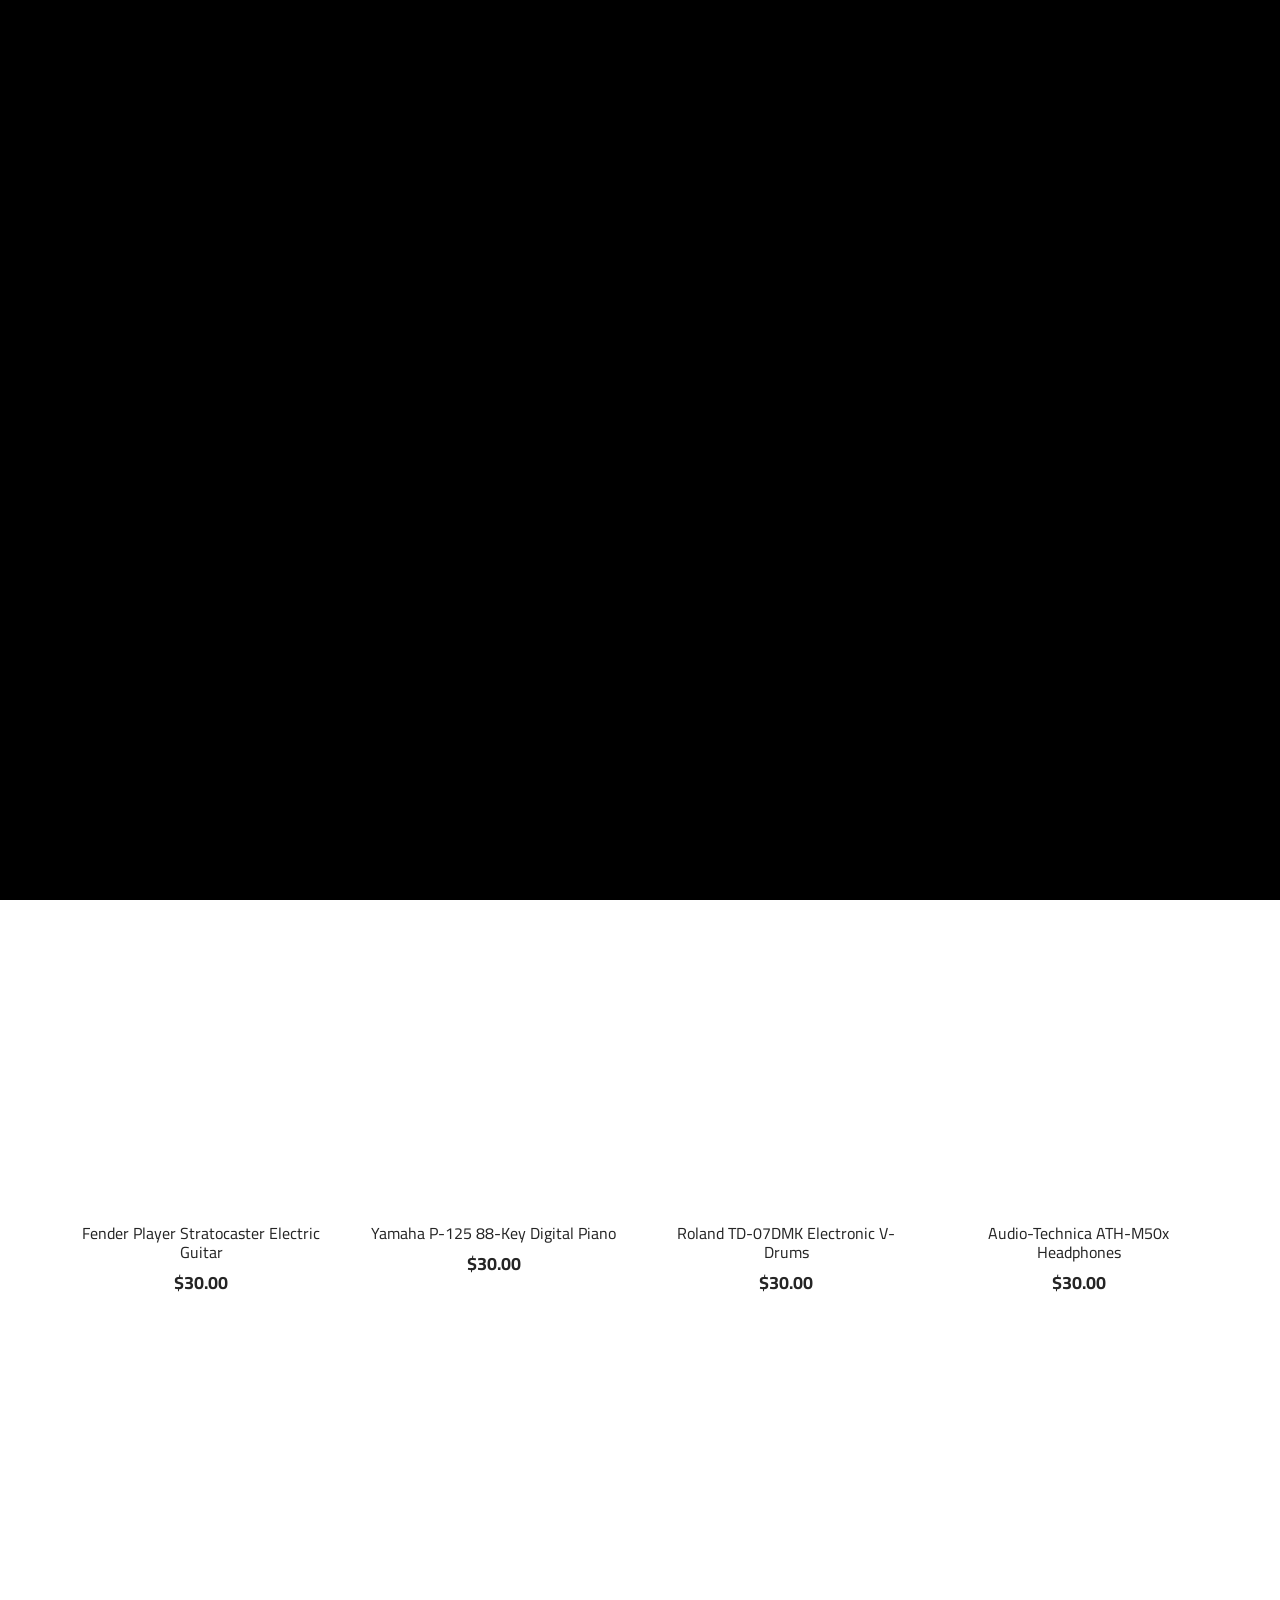
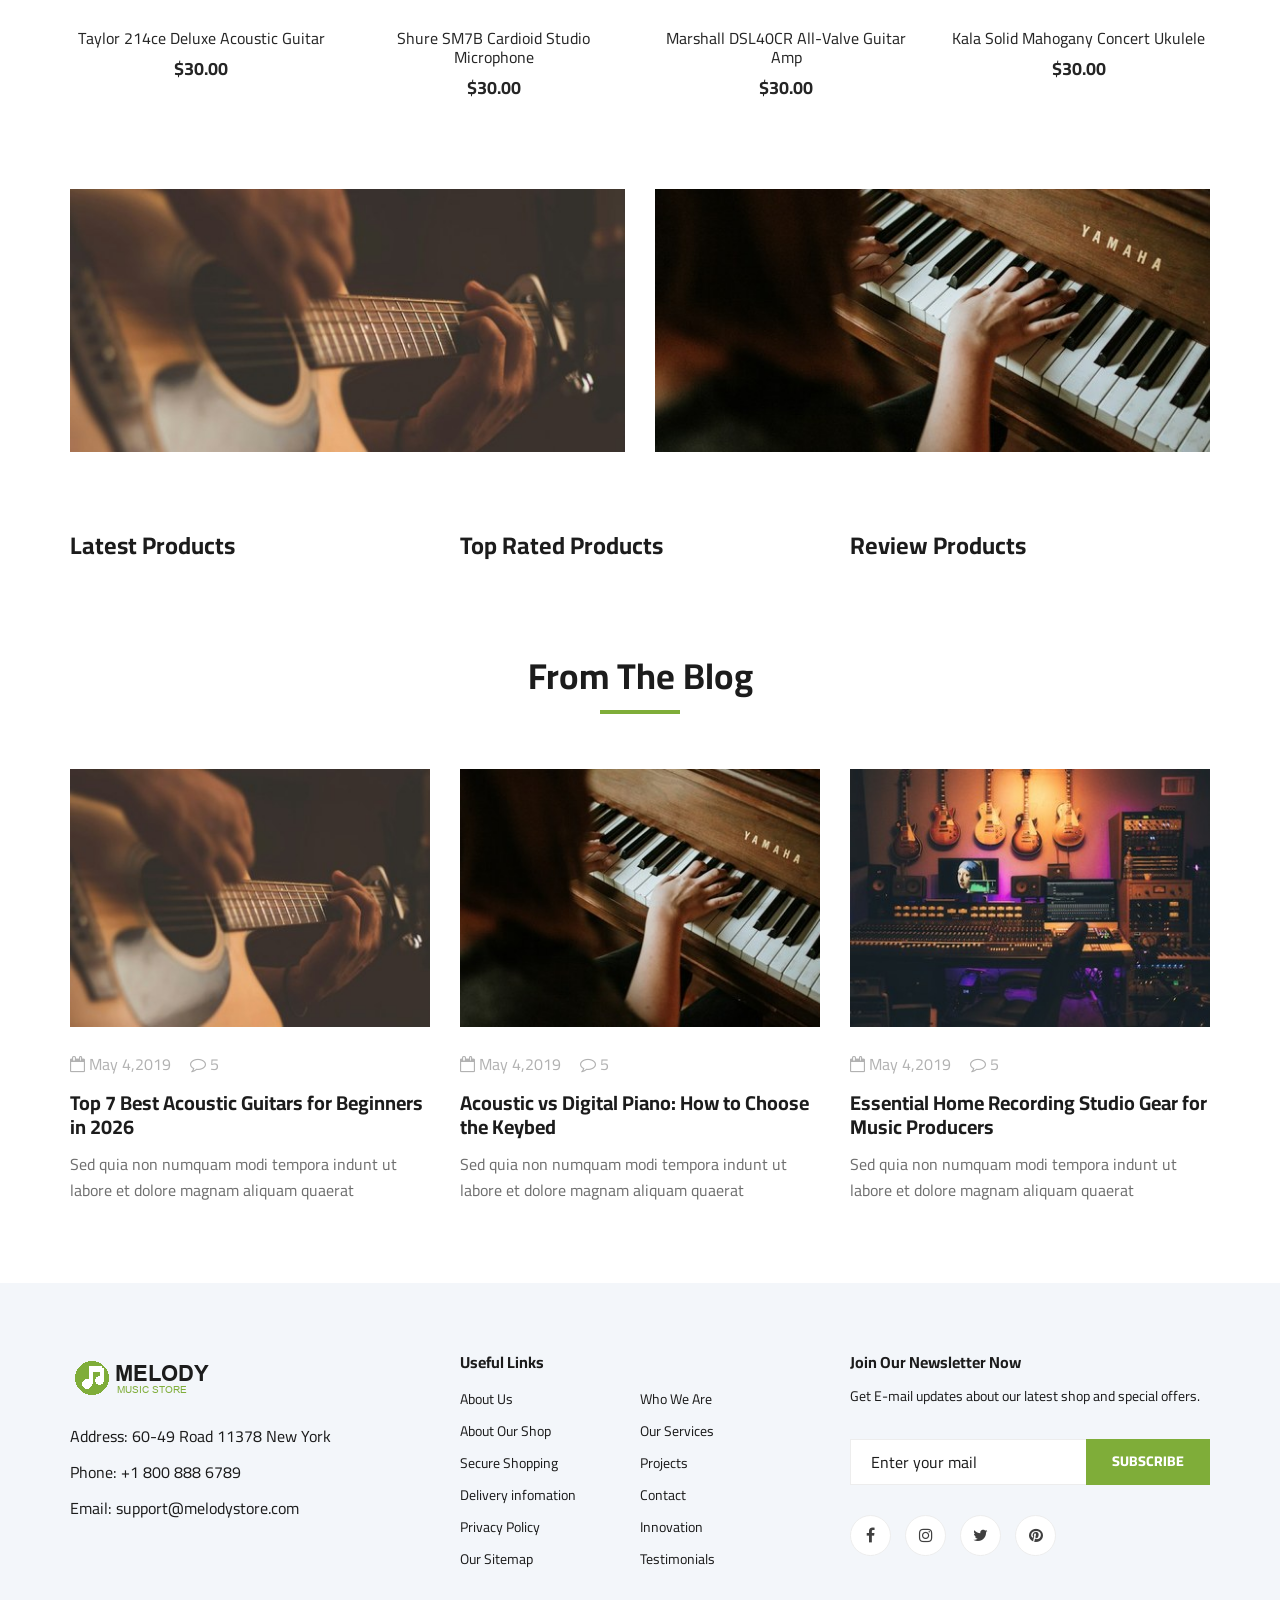
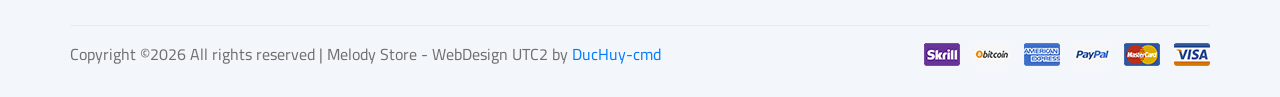
==== commit 48f844b7: "Fix HTML tag balance and container layout in blog and details pages" ====
--- a/index.html
+++ b/index.html
@@ -33,12 +33,12 @@
     <div class="humberger__menu__overlay"></div>
     <div class="humberger__menu__wrapper">
         <div class="humberger__menu__logo">
-            <a href="#"><img src="Images/logo.png" alt=""></a>
+            <a href="blog-details.html"><img src="Images/logo.png" alt=""></a>
         </div>
         <div class="humberger__menu__cart">
             <ul>
-                <li><a href="#"><i class="fa fa-heart"></i> <span>2</span></a></li>
-                <li><a href="shoping-cart.html"><i class="fa fa-shopping-bag"></i> <span>3</span></a></li>
+                <li><a href="blog-details.html"><i class="fa fa-heart"></i> <span>1</span></a></li>
+                <li><a href="blog-details.html"><i class="fa fa-shopping-bag"></i> <span>3</span></a></li>
             </ul>
             <div class="header__cart__price">item: <span>$2,217.00</span></div>
         </div>
@@ -48,36 +48,36 @@
                 <div>English</div>
                 <span class="arrow_carrot-down"></span>
                 <ul>
-                    <li><a href="#">Spanis</a></li>
-                    <li><a href="#">English</a></li>
+                    <li><a href="blog-details.html">Spanis</a></li>
+                    <li><a href="blog-details.html">English</a></li>
                 </ul>
             </div>
             <div class="header__top__right__auth">
-                <a href="#"><i class="fa fa-user"></i> Login</a>
+                <a href="blog-details.html"><i class="fa fa-user"></i> Login</a>
             </div>
         </div>
         <nav class="humberger__menu__nav mobile-menu">
-                <ul>
-                    <li class="active"><a href="./index.html">Home</a></li>
-                    <li ><a href="./shop-grid.html">Shop</a></li>
-                    <li ><a href="#">Pages</a>
-                        <ul class="header__menu__dropdown">
-                            <li><a href="./shop-details.html">Shop Details</a></li>
-                            <li><a href="./shoping-cart.html">Shoping Cart</a></li>
-                            <li><a href="./checkout.html">Check Out</a></li>
-                            <li><a href="./blog-details.html">Blog Details</a></li>
-                        </ul>
-                    </li>
-                    <li ><a href="./blog.html">Blog</a></li>
-                    <li ><a href="./contact.html">Contact</a></li>
-                </ul>
-            </nav>
+            <ul>
+                <li class="active"><a href="./index.html">Home</a></li>
+                <li><a href="./shop-grid.html">Shop</a></li>
+                <li><a href="blog-details.html">Pages</a>
+                    <ul class="header__menu__dropdown">
+                        <li><a href="./shop-details.html">Shop Details</a></li>
+                        <li><a href="./shoping-cart.html">Shoping Cart</a></li>
+                        <li><a href="./checkout.html">Check Out</a></li>
+                        <li><a href="./blog-details.html">Blog Details</a></li>
+                    </ul>
+                </li>
+                <li><a href="./blog.html">Blog</a></li>
+                <li><a href="./contact.html">Contact</a></li>
+            </ul>
+        </nav>
         <div id="mobile-menu-wrap"></div>
         <div class="header__top__right__social">
-            <a href="#"><i class="fa fa-facebook"></i></a>
-            <a href="#"><i class="fa fa-twitter"></i></a>
-            <a href="#"><i class="fa fa-linkedin"></i></a>
-            <a href="#"><i class="fa fa-pinterest-p"></i></a>
+            <a href="blog-details.html"><i class="fa fa-facebook"></i></a>
+            <a href="blog-details.html"><i class="fa fa-twitter"></i></a>
+            <a href="blog-details.html"><i class="fa fa-linkedin"></i></a>
+            <a href="blog-details.html"><i class="fa fa-pinterest-p"></i></a>
         </div>
         <div class="humberger__menu__contact">
             <ul>
@@ -104,22 +104,22 @@
                     <div class="col-lg-6 col-md-6">
                         <div class="header__top__right">
                             <div class="header__top__right__social">
-                                <a href="#"><i class="fa fa-facebook"></i></a>
-                                <a href="#"><i class="fa fa-twitter"></i></a>
-                                <a href="#"><i class="fa fa-linkedin"></i></a>
-                                <a href="#"><i class="fa fa-pinterest-p"></i></a>
+                                <a href="blog-details.html"><i class="fa fa-facebook"></i></a>
+                                <a href="blog-details.html"><i class="fa fa-twitter"></i></a>
+                                <a href="blog-details.html"><i class="fa fa-linkedin"></i></a>
+                                <a href="blog-details.html"><i class="fa fa-pinterest-p"></i></a>
                             </div>
                             <div class="header__top__right__language">
                                 <img src="Images/language.png" alt="">
                                 <div>English</div>
                                 <span class="arrow_carrot-down"></span>
                                 <ul>
-                                    <li><a href="#">Spanis</a></li>
-                                    <li><a href="#">English</a></li>
+                                    <li><a href="blog-details.html">Spanis</a></li>
+                                    <li><a href="blog-details.html">English</a></li>
                                 </ul>
                             </div>
                             <div class="header__top__right__auth">
-                                <a href="#"><i class="fa fa-user"></i> Login</a>
+                                <a href="blog-details.html"><i class="fa fa-user"></i> Login</a>
                             </div>
                         </div>
                     </div>
@@ -137,8 +137,8 @@
                     <nav class="header__menu">
                         <ul>
                             <li class="active"><a href="./index.html">Home</a></li>
-                            <li ><a href="./shop-grid.html">Shop</a></li>
-                            <li ><a href="#">Pages</a>
+                            <li><a href="./shop-grid.html">Shop</a></li>
+                            <li><a href="blog-details.html">Pages</a>
                                 <ul class="header__menu__dropdown">
                                     <li><a href="./shop-details.html">Shop Details</a></li>
                                     <li><a href="./shoping-cart.html">Shoping Cart</a></li>
@@ -146,16 +146,16 @@
                                     <li><a href="./blog-details.html">Blog Details</a></li>
                                 </ul>
                             </li>
-                            <li ><a href="./blog.html">Blog</a></li>
-                            <li ><a href="./contact.html">Contact</a></li>
+                            <li><a href="./blog.html">Blog</a></li>
+                            <li><a href="./contact.html">Contact</a></li>
                         </ul>
                     </nav>
                 </div>
                 <div class="col-lg-3">
                     <div class="header__cart">
                         <ul>
-                            <li><a href="#"><i class="fa fa-heart"></i> <span>2</span></a></li>
-                            <li><a href="shoping-cart.html"><i class="fa fa-shopping-bag"></i> <span>3</span></a></li>
+                            <li><a href="blog-details.html"><i class="fa fa-heart"></i> <span>1</span></a></li>
+                            <li><a href="blog-details.html"><i class="fa fa-shopping-bag"></i> <span>3</span></a></li>
                         </ul>
                         <div class="header__cart__price">item: <span>$2,217.00</span></div>
                     </div>
@@ -176,7 +176,7 @@
                     <div class="hero__categories">
                         <div class="hero__categories__all">
                             <i class="fa fa-bars"></i>
-                            <span>All Categories</span>
+                            <span>All departments</span>
                         </div>
                         <ul>
                             <li><a href="shop-grid.html">Acoustic Guitars</a></li>
@@ -218,13 +218,13 @@
                         <div class="hero__text">
                             <span>PREMIUM INSTRUMENTS</span>
                             <h2>100% Authentic <br />Guitars & Pro Audio</h2>
-                            <p>Free Express Shipping & 2-Year Official Warranty Available</p>
+                            <p>Free Express Shipping & 2-Year Warranty Available</p>
                             <a href="shop-grid.html" class="primary-btn">SHOP NOW</a>
                         </div>
-                        </div>
-                    </div>
-                </div>
-            </div>
+                    </div>
+                </div>
+            </div>
+        </div>
     </section>
     <!-- Hero Section End -->
 
@@ -235,30 +235,29 @@
                 <div class="categories__slider owl-carousel">
                     <div class="col-lg-3">
                         <div class="categories__item set-bg" data-setbg="Images/categories/cat-1.jpg">
-                            <h5><a href="shop-grid.html">Acoustic Guitars</a></h5>
+                            <h5><a href="blog-details.html">Acoustic Guitars</a></h5>
                         </div>
                     </div>
                     <div class="col-lg-3">
                         <div class="categories__item set-bg" data-setbg="Images/categories/cat-2.jpg">
-                            <h5><a href="shop-grid.html">Digital Pianos</a></h5>
+                            <h5><a href="blog-details.html">Digital Pianos</a></h5>
                         </div>
                     </div>
                     <div class="col-lg-3">
                         <div class="categories__item set-bg" data-setbg="Images/categories/cat-3.jpg">
-                            <h5><a href="shop-grid.html">Drum Sets</a></h5>
+                            <h5><a href="blog-details.html">Drum Kits</a></h5>
                         </div>
                     </div>
                     <div class="col-lg-3">
                         <div class="categories__item set-bg" data-setbg="Images/categories/cat-4.jpg">
-                            <h5><a href="shop-grid.html">Studio Headphones</a></h5>
+                            <h5><a href="blog-details.html">Studio Headphones</a></h5>
                         </div>
                     </div>
                     <div class="col-lg-3">
                         <div class="categories__item set-bg" data-setbg="Images/categories/cat-5.jpg">
-                            <h5><a href="shop-grid.html">Electric Guitars</a></h5>
-                        </div>
-                    </div>
-                </div>
+                            <h5><a href="blog-details.html">Studio Headphones</a></h5>
+                        </div>
+                    </div>
                 </div>
             </div>
         </div>
@@ -276,10 +275,10 @@
                     <div class="featured__controls">
                         <ul>
                             <li class="active" data-filter="*">All</li>
-                            <li data-filter=".guitars">Guitars</li>
-                            <li data-filter=".keyboards">Keyboards</li>
-                            <li data-filter=".drums">Drums</li>
-                            <li data-filter=".studio">Studio Gear</li>
+                            <li data-filter=".oranges">Oranges</li>
+                            <li data-filter=".fresh-meat">Fresh Meat</li>
+                            <li data-filter=".vegetables">Drum Kits</li>
+                            <li data-filter=".fastfood">Fastfood</li>
                         </ul>
                     </div>
                 </div>
@@ -289,14 +288,14 @@
                     <div class="featured__item">
                         <div class="featured__item__pic set-bg" data-setbg="Images/featured/feature-1.jpg">
                             <ul class="featured__item__pic__hover">
-                                <li><a href="#"><i class="fa fa-heart"></i></a></li>
-                                <li><a href="#"><i class="fa fa-retweet"></i></a></li>
-                                <li><a href="shoping-cart.html"><i class="fa fa-shopping-cart"></i></a></li>
+                                <li><a href="blog-details.html"><i class="fa fa-heart"></i></a></li>
+                                <li><a href="blog-details.html"><i class="fa fa-retweet"></i></a></li>
+                                <li><a href="blog-details.html"><i class="fa fa-shopping-cart"></i></a></li>
                             </ul>
                         </div>
                         <div class="featured__item__text">
                             <h6><a href="shop-details.html">Fender Player Stratocaster Electric Guitar</a></h6>
-                            <h5>$849.00</h5>
+                            <h5>$30.00</h5>
                         </div>
                     </div>
                 </div>
@@ -304,14 +303,14 @@
                     <div class="featured__item">
                         <div class="featured__item__pic set-bg" data-setbg="Images/featured/feature-2.jpg">
                             <ul class="featured__item__pic__hover">
-                                <li><a href="#"><i class="fa fa-heart"></i></a></li>
-                                <li><a href="#"><i class="fa fa-retweet"></i></a></li>
-                                <li><a href="shoping-cart.html"><i class="fa fa-shopping-cart"></i></a></li>
+                                <li><a href="blog-details.html"><i class="fa fa-heart"></i></a></li>
+                                <li><a href="blog-details.html"><i class="fa fa-retweet"></i></a></li>
+                                <li><a href="blog-details.html"><i class="fa fa-shopping-cart"></i></a></li>
                             </ul>
                         </div>
                         <div class="featured__item__text">
                             <h6><a href="shop-details.html">Yamaha P-125 88-Key Digital Piano</a></h6>
-                            <h5>$699.00</h5>
+                            <h5>$30.00</h5>
                         </div>
                     </div>
                 </div>
@@ -319,14 +318,14 @@
                     <div class="featured__item">
                         <div class="featured__item__pic set-bg" data-setbg="Images/featured/feature-3.jpg">
                             <ul class="featured__item__pic__hover">
-                                <li><a href="#"><i class="fa fa-heart"></i></a></li>
-                                <li><a href="#"><i class="fa fa-retweet"></i></a></li>
-                                <li><a href="shoping-cart.html"><i class="fa fa-shopping-cart"></i></a></li>
+                                <li><a href="blog-details.html"><i class="fa fa-heart"></i></a></li>
+                                <li><a href="blog-details.html"><i class="fa fa-retweet"></i></a></li>
+                                <li><a href="blog-details.html"><i class="fa fa-shopping-cart"></i></a></li>
                             </ul>
                         </div>
                         <div class="featured__item__text">
                             <h6><a href="shop-details.html">Roland TD-07DMK Electronic V-Drums</a></h6>
-                            <h5>$799.00</h5>
+                            <h5>$30.00</h5>
                         </div>
                     </div>
                 </div>
@@ -334,14 +333,14 @@
                     <div class="featured__item">
                         <div class="featured__item__pic set-bg" data-setbg="Images/featured/feature-4.jpg">
                             <ul class="featured__item__pic__hover">
-                                <li><a href="#"><i class="fa fa-heart"></i></a></li>
-                                <li><a href="#"><i class="fa fa-retweet"></i></a></li>
-                                <li><a href="shoping-cart.html"><i class="fa fa-shopping-cart"></i></a></li>
+                                <li><a href="blog-details.html"><i class="fa fa-heart"></i></a></li>
+                                <li><a href="blog-details.html"><i class="fa fa-retweet"></i></a></li>
+                                <li><a href="blog-details.html"><i class="fa fa-shopping-cart"></i></a></li>
                             </ul>
                         </div>
                         <div class="featured__item__text">
                             <h6><a href="shop-details.html">Audio-Technica ATH-M50x Headphones</a></h6>
-                            <h5>$169.00</h5>
+                            <h5>$30.00</h5>
                         </div>
                     </div>
                 </div>
@@ -349,29 +348,29 @@
                     <div class="featured__item">
                         <div class="featured__item__pic set-bg" data-setbg="Images/featured/feature-5.jpg">
                             <ul class="featured__item__pic__hover">
-                                <li><a href="#"><i class="fa fa-heart"></i></a></li>
-                                <li><a href="#"><i class="fa fa-retweet"></i></a></li>
-                                <li><a href="shoping-cart.html"><i class="fa fa-shopping-cart"></i></a></li>
+                                <li><a href="blog-details.html"><i class="fa fa-heart"></i></a></li>
+                                <li><a href="blog-details.html"><i class="fa fa-retweet"></i></a></li>
+                                <li><a href="blog-details.html"><i class="fa fa-shopping-cart"></i></a></li>
                             </ul>
                         </div>
                         <div class="featured__item__text">
                             <h6><a href="shop-details.html">Taylor 214ce Deluxe Acoustic Guitar</a></h6>
-                            <h5>$1,199.00</h5>
-                        </div>
-                    </div>
-                </div>
-                <div class="col-lg-3 col-md-4 col-sm-6 mix studio">
+                            <h5>$30.00</h5>
+                        </div>
+                    </div>
+                </div>
+                <div class="col-lg-3 col-md-4 col-sm-6 mix oranges fastfood">
                     <div class="featured__item">
                         <div class="featured__item__pic set-bg" data-setbg="Images/featured/feature-6.jpg">
                             <ul class="featured__item__pic__hover">
-                                <li><a href="#"><i class="fa fa-heart"></i></a></li>
-                                <li><a href="#"><i class="fa fa-retweet"></i></a></li>
-                                <li><a href="shoping-cart.html"><i class="fa fa-shopping-cart"></i></a></li>
+                                <li><a href="blog-details.html"><i class="fa fa-heart"></i></a></li>
+                                <li><a href="blog-details.html"><i class="fa fa-retweet"></i></a></li>
+                                <li><a href="blog-details.html"><i class="fa fa-shopping-cart"></i></a></li>
                             </ul>
                         </div>
                         <div class="featured__item__text">
                             <h6><a href="shop-details.html">Shure SM7B Cardioid Studio Microphone</a></h6>
-                            <h5>$399.00</h5>
+                            <h5>$30.00</h5>
                         </div>
                     </div>
                 </div>
@@ -379,29 +378,29 @@
                     <div class="featured__item">
                         <div class="featured__item__pic set-bg" data-setbg="Images/featured/feature-7.jpg">
                             <ul class="featured__item__pic__hover">
-                                <li><a href="#"><i class="fa fa-heart"></i></a></li>
-                                <li><a href="#"><i class="fa fa-retweet"></i></a></li>
-                                <li><a href="shoping-cart.html"><i class="fa fa-shopping-cart"></i></a></li>
+                                <li><a href="blog-details.html"><i class="fa fa-heart"></i></a></li>
+                                <li><a href="blog-details.html"><i class="fa fa-retweet"></i></a></li>
+                                <li><a href="blog-details.html"><i class="fa fa-shopping-cart"></i></a></li>
                             </ul>
                         </div>
                         <div class="featured__item__text">
                             <h6><a href="shop-details.html">Marshall DSL40CR All-Valve Guitar Amp</a></h6>
-                            <h5>$749.00</h5>
-                        </div>
-                    </div>
-                </div>
-                <div class="col-lg-3 col-md-4 col-sm-6 mix guitars">
+                            <h5>$30.00</h5>
+                        </div>
+                    </div>
+                </div>
+                <div class="col-lg-3 col-md-4 col-sm-6 mix fastfood vegetables">
                     <div class="featured__item">
                         <div class="featured__item__pic set-bg" data-setbg="Images/featured/feature-8.jpg">
                             <ul class="featured__item__pic__hover">
-                                <li><a href="#"><i class="fa fa-heart"></i></a></li>
-                                <li><a href="#"><i class="fa fa-retweet"></i></a></li>
-                                <li><a href="shoping-cart.html"><i class="fa fa-shopping-cart"></i></a></li>
+                                <li><a href="blog-details.html"><i class="fa fa-heart"></i></a></li>
+                                <li><a href="blog-details.html"><i class="fa fa-retweet"></i></a></li>
+                                <li><a href="blog-details.html"><i class="fa fa-shopping-cart"></i></a></li>
                             </ul>
                         </div>
                         <div class="featured__item__text">
                             <h6><a href="shop-details.html">Kala Solid Mahogany Concert Ukulele</a></h6>
-                            <h5>$149.00</h5>
+                            <h5>$30.00</h5>
                         </div>
                     </div>
                 </div>
@@ -430,207 +429,213 @@
     <!-- Banner End -->
 
     <!-- Latest Product Section Begin -->
-    <section class="latest-product spad"><div class="container"><div class="row">
+    <section class="latest-product spad">
+        <div class="container">
+            <div class="row">
                 <div class="col-lg-4 col-md-6">
                     <div class="latest-product__text">
-                            <h4>Latest Instruments</h4>
-                            <div class="latest-product__slider owl-carousel">
-                                <div class="latest-prdouct__slider__item">
-                                    <a href="shop-details.html" class="latest-product__item">
-                                        <div class="latest-product__item__pic">
-                                            <img src="Images/latest-product/lp-1.jpg" alt="">
-                                        </div>
-                                        <div class="latest-product__item__text">
-                                            <h6>Martin D-28 Acoustic Guitar</h6>
-                                            <span>$2,999.00</span>
-                                        </div>
-                                    </a>
-                                    <a href="shop-details.html" class="latest-product__item">
-                                        <div class="latest-product__item__pic">
-                                            <img src="Images/latest-product/lp-2.jpg" alt="">
-                                        </div>
-                                        <div class="latest-product__item__text">
-                                            <h6>Gibson Les Paul Standard</h6>
-                                            <span>$2,799.00</span>
-                                        </div>
-                                    </a>
-                                    <a href="shop-details.html" class="latest-product__item">
-                                        <div class="latest-product__item__pic">
-                                            <img src="Images/latest-product/lp-3.jpg" alt="">
-                                        </div>
-                                        <div class="latest-product__item__text">
-                                            <h6>Yamaha Grand Piano Keys</h6>
-                                            <span>$2,299.00</span>
-                                        </div>
-                                    </a>
-                                </div>
-                                <div class="latest-prdouct__slider__item">
-                                    <a href="shop-details.html" class="latest-product__item">
-                                        <div class="latest-product__item__pic">
-                                            <img src="Images/latest-product/lp-1.jpg" alt="">
-                                        </div>
-                                        <div class="latest-product__item__text">
-                                            <h6>Taylor 214ce Acoustic</h6>
-                                            <span>$1,199.00</span>
-                                        </div>
-                                    </a>
-                                    <a href="shop-details.html" class="latest-product__item">
-                                        <div class="latest-product__item__pic">
-                                            <img src="Images/latest-product/lp-2.jpg" alt="">
-                                        </div>
-                                        <div class="latest-product__item__text">
-                                            <h6>Fender Telecaster Special</h6>
-                                            <span>$849.00</span>
-                                        </div>
-                                    </a>
-                                    <a href="shop-details.html" class="latest-product__item">
-                                        <div class="latest-product__item__pic">
-                                            <img src="Images/latest-product/lp-3.jpg" alt="">
-                                        </div>
-                                        <div class="latest-product__item__text">
-                                            <h6>Roland RD-88 Stage Piano</h6>
-                                            <span>$1,299.00</span>
-                                        </div>
-                                    </a>
-                                </div>
-                            </div>
-                        </div>
+                        <h4>Latest Products</h4>
+                        <div class="latest-product__slider owl-carousel">
+                            <div class="latest-prdouct__slider__item">
+                                <a href="#" class="latest-product__item">
+                                    <div class="latest-product__item__pic">
+                                        <img src="Images/latest-product/lp-1.jpg" alt="">
+                                    </div>
+                                    <div class="latest-product__item__text">
+                                        <h6>Crab Pool Security</h6>
+                                        <span>$30.00</span>
+                                    </div>
+                                </a>
+                                <a href="#" class="latest-product__item">
+                                    <div class="latest-product__item__pic">
+                                        <img src="Images/latest-product/lp-2.jpg" alt="">
+                                    </div>
+                                    <div class="latest-product__item__text">
+                                        <h6>Crab Pool Security</h6>
+                                        <span>$30.00</span>
+                                    </div>
+                                </a>
+                                <a href="#" class="latest-product__item">
+                                    <div class="latest-product__item__pic">
+                                        <img src="Images/latest-product/lp-3.jpg" alt="">
+                                    </div>
+                                    <div class="latest-product__item__text">
+                                        <h6>Crab Pool Security</h6>
+                                        <span>$30.00</span>
+                                    </div>
+                                </a>
+                            </div>
+                            <div class="latest-prdouct__slider__item">
+                                <a href="#" class="latest-product__item">
+                                    <div class="latest-product__item__pic">
+                                        <img src="Images/latest-product/lp-1.jpg" alt="">
+                                    </div>
+                                    <div class="latest-product__item__text">
+                                        <h6>Crab Pool Security</h6>
+                                        <span>$30.00</span>
+                                    </div>
+                                </a>
+                                <a href="#" class="latest-product__item">
+                                    <div class="latest-product__item__pic">
+                                        <img src="Images/latest-product/lp-2.jpg" alt="">
+                                    </div>
+                                    <div class="latest-product__item__text">
+                                        <h6>Crab Pool Security</h6>
+                                        <span>$30.00</span>
+                                    </div>
+                                </a>
+                                <a href="#" class="latest-product__item">
+                                    <div class="latest-product__item__pic">
+                                        <img src="Images/latest-product/lp-3.jpg" alt="">
+                                    </div>
+                                    <div class="latest-product__item__text">
+                                        <h6>Crab Pool Security</h6>
+                                        <span>$30.00</span>
+                                    </div>
+                                </a>
+                            </div>
+                        </div>
+                    </div>
                 </div>
                 <div class="col-lg-4 col-md-6">
                     <div class="latest-product__text">
-                            <h4>Top Rated Gear</h4>
-                            <div class="latest-product__slider owl-carousel">
-                                <div class="latest-prdouct__slider__item">
-                                    <a href="shop-details.html" class="latest-product__item">
-                                        <div class="latest-product__item__pic">
-                                            <img src="Images/latest-product/lp-1.jpg" alt="">
-                                        </div>
-                                        <div class="latest-product__item__text">
-                                            <h6>Fender Player Stratocaster</h6>
-                                            <span>$849.00</span>
-                                        </div>
-                                    </a>
-                                    <a href="shop-details.html" class="latest-product__item">
-                                        <div class="latest-product__item__pic">
-                                            <img src="Images/latest-product/lp-2.jpg" alt="">
-                                        </div>
-                                        <div class="latest-product__item__text">
-                                            <h6>Boss Katana-50 MkII Amp</h6>
-                                            <span>$269.00</span>
-                                        </div>
-                                    </a>
-                                    <a href="shop-details.html" class="latest-product__item">
-                                        <div class="latest-product__item__pic">
-                                            <img src="Images/latest-product/lp-3.jpg" alt="">
-                                        </div>
-                                        <div class="latest-product__item__text">
-                                            <h6>Yamaha Grand Piano Keys</h6>
-                                            <span>$2,299.00</span>
-                                        </div>
-                                    </a>
-                                </div>
-                                <div class="latest-prdouct__slider__item">
-                                    <a href="shop-details.html" class="latest-product__item">
-                                        <div class="latest-product__item__pic">
-                                            <img src="Images/latest-product/lp-1.jpg" alt="">
-                                        </div>
-                                        <div class="latest-product__item__text">
-                                            <h6>Taylor 214ce Acoustic</h6>
-                                            <span>$1,199.00</span>
-                                        </div>
-                                    </a>
-                                    <a href="shop-details.html" class="latest-product__item">
-                                        <div class="latest-product__item__pic">
-                                            <img src="Images/latest-product/lp-2.jpg" alt="">
-                                        </div>
-                                        <div class="latest-product__item__text">
-                                            <h6>Fender Telecaster Special</h6>
-                                            <span>$849.00</span>
-                                        </div>
-                                    </a>
-                                    <a href="shop-details.html" class="latest-product__item">
-                                        <div class="latest-product__item__pic">
-                                            <img src="Images/latest-product/lp-3.jpg" alt="">
-                                        </div>
-                                        <div class="latest-product__item__text">
-                                            <h6>Roland RD-88 Stage Piano</h6>
-                                            <span>$1,299.00</span>
-                                        </div>
-                                    </a>
-                                </div>
-                            </div>
-                        </div>
+                        <h4>Top Rated Products</h4>
+                        <div class="latest-product__slider owl-carousel">
+                            <div class="latest-prdouct__slider__item">
+                                <a href="#" class="latest-product__item">
+                                    <div class="latest-product__item__pic">
+                                        <img src="Images/latest-product/lp-1.jpg" alt="">
+                                    </div>
+                                    <div class="latest-product__item__text">
+                                        <h6>Crab Pool Security</h6>
+                                        <span>$30.00</span>
+                                    </div>
+                                </a>
+                                <a href="#" class="latest-product__item">
+                                    <div class="latest-product__item__pic">
+                                        <img src="Images/latest-product/lp-2.jpg" alt="">
+                                    </div>
+                                    <div class="latest-product__item__text">
+                                        <h6>Crab Pool Security</h6>
+                                        <span>$30.00</span>
+                                    </div>
+                                </a>
+                                <a href="#" class="latest-product__item">
+                                    <div class="latest-product__item__pic">
+                                        <img src="Images/latest-product/lp-3.jpg" alt="">
+                                    </div>
+                                    <div class="latest-product__item__text">
+                                        <h6>Crab Pool Security</h6>
+                                        <span>$30.00</span>
+                                    </div>
+                                </a>
+                            </div>
+                            <div class="latest-prdouct__slider__item">
+                                <a href="#" class="latest-product__item">
+                                    <div class="latest-product__item__pic">
+                                        <img src="Images/latest-product/lp-1.jpg" alt="">
+                                    </div>
+                                    <div class="latest-product__item__text">
+                                        <h6>Crab Pool Security</h6>
+                                        <span>$30.00</span>
+                                    </div>
+                                </a>
+                                <a href="#" class="latest-product__item">
+                                    <div class="latest-product__item__pic">
+                                        <img src="Images/latest-product/lp-2.jpg" alt="">
+                                    </div>
+                                    <div class="latest-product__item__text">
+                                        <h6>Crab Pool Security</h6>
+                                        <span>$30.00</span>
+                                    </div>
+                                </a>
+                                <a href="#" class="latest-product__item">
+                                    <div class="latest-product__item__pic">
+                                        <img src="Images/latest-product/lp-3.jpg" alt="">
+                                    </div>
+                                    <div class="latest-product__item__text">
+                                        <h6>Crab Pool Security</h6>
+                                        <span>$30.00</span>
+                                    </div>
+                                </a>
+                            </div>
+                        </div>
+                    </div>
                 </div>
                 <div class="col-lg-4 col-md-6">
                     <div class="latest-product__text">
-                            <h4>Review Products</h4>
-                            <div class="latest-product__slider owl-carousel">
-                                <div class="latest-prdouct__slider__item">
-                                    <a href="shop-details.html" class="latest-product__item">
-                                        <div class="latest-product__item__pic">
-                                            <img src="Images/latest-product/lp-1.jpg" alt="">
-                                        </div>
-                                        <div class="latest-product__item__text">
-                                            <h6>Audio-Technica ATH-M50x</h6>
-                                            <span>$169.00</span>
-                                        </div>
-                                    </a>
-                                    <a href="shop-details.html" class="latest-product__item">
-                                        <div class="latest-product__item__pic">
-                                            <img src="Images/latest-product/lp-2.jpg" alt="">
-                                        </div>
-                                        <div class="latest-product__item__text">
-                                            <h6>Shure SM7B Vocal Mic</h6>
-                                            <span>$399.00</span>
-                                        </div>
-                                    </a>
-                                    <a href="shop-details.html" class="latest-product__item">
-                                        <div class="latest-product__item__pic">
-                                            <img src="Images/latest-product/lp-3.jpg" alt="">
-                                        </div>
-                                        <div class="latest-product__item__text">
-                                            <h6>Yamaha Grand Piano Keys</h6>
-                                            <span>$2,299.00</span>
-                                        </div>
-                                    </a>
-                                </div>
-                                <div class="latest-prdouct__slider__item">
-                                    <a href="shop-details.html" class="latest-product__item">
-                                        <div class="latest-product__item__pic">
-                                            <img src="Images/latest-product/lp-1.jpg" alt="">
-                                        </div>
-                                        <div class="latest-product__item__text">
-                                            <h6>Taylor 214ce Acoustic</h6>
-                                            <span>$1,199.00</span>
-                                        </div>
-                                    </a>
-                                    <a href="shop-details.html" class="latest-product__item">
-                                        <div class="latest-product__item__pic">
-                                            <img src="Images/latest-product/lp-2.jpg" alt="">
-                                        </div>
-                                        <div class="latest-product__item__text">
-                                            <h6>Fender Telecaster Special</h6>
-                                            <span>$849.00</span>
-                                        </div>
-                                    </a>
-                                    <a href="shop-details.html" class="latest-product__item">
-                                        <div class="latest-product__item__pic">
-                                            <img src="Images/latest-product/lp-3.jpg" alt="">
-                                        </div>
-                                        <div class="latest-product__item__text">
-                                            <h6>Roland RD-88 Stage Piano</h6>
-                                            <span>$1,299.00</span>
-                                        </div>
-                                    </a>
-                                </div>
-                            </div>
-                        </div>
-                </div>
-            </div></div></section>
+                        <h4>Review Products</h4>
+                        <div class="latest-product__slider owl-carousel">
+                            <div class="latest-prdouct__slider__item">
+                                <a href="#" class="latest-product__item">
+                                    <div class="latest-product__item__pic">
+                                        <img src="Images/latest-product/lp-1.jpg" alt="">
+                                    </div>
+                                    <div class="latest-product__item__text">
+                                        <h6>Crab Pool Security</h6>
+                                        <span>$30.00</span>
+                                    </div>
+                                </a>
+                                <a href="#" class="latest-product__item">
+                                    <div class="latest-product__item__pic">
+                                        <img src="Images/latest-product/lp-2.jpg" alt="">
+                                    </div>
+                                    <div class="latest-product__item__text">
+                                        <h6>Crab Pool Security</h6>
+                                        <span>$30.00</span>
+                                    </div>
+                                </a>
+                                <a href="#" class="latest-product__item">
+                                    <div class="latest-product__item__pic">
+                                        <img src="Images/latest-product/lp-3.jpg" alt="">
+                                    </div>
+                                    <div class="latest-product__item__text">
+                                        <h6>Crab Pool Security</h6>
+                                        <span>$30.00</span>
+                                    </div>
+                                </a>
+                            </div>
+                            <div class="latest-prdouct__slider__item">
+                                <a href="#" class="latest-product__item">
+                                    <div class="latest-product__item__pic">
+                                        <img src="Images/latest-product/lp-1.jpg" alt="">
+                                    </div>
+                                    <div class="latest-product__item__text">
+                                        <h6>Crab Pool Security</h6>
+                                        <span>$30.00</span>
+                                    </div>
+                                </a>
+                                <a href="#" class="latest-product__item">
+                                    <div class="latest-product__item__pic">
+                                        <img src="Images/latest-product/lp-2.jpg" alt="">
+                                    </div>
+                                    <div class="latest-product__item__text">
+                                        <h6>Crab Pool Security</h6>
+                                        <span>$30.00</span>
+                                    </div>
+                                </a>
+                                <a href="#" class="latest-product__item">
+                                    <div class="latest-product__item__pic">
+                                        <img src="Images/latest-product/lp-3.jpg" alt="">
+                                    </div>
+                                    <div class="latest-product__item__text">
+                                        <h6>Crab Pool Security</h6>
+                                        <span>$30.00</span>
+                                    </div>
+                                </a>
+                            </div>
+                        </div>
+                    </div>
+                </div>
+            </div>
+        </div>
+    </section>
     <!-- Latest Product Section End -->
 
     <!-- Blog Section Begin -->
-    <section class="from-blog spad"><div class="container"><div class="row">
+    <section class="from-blog spad">
+        <div class="container">
+            <div class="row">
                 <div class="col-lg-12">
                     <div class="section-title from-blog__title">
                         <h2>From The Blog</h2>
@@ -645,11 +650,11 @@
                         </div>
                         <div class="blog__item__text">
                             <ul>
-                                <li><i class="fa fa-calendar-o"></i> May 4, 2026</li>
+                                <li><i class="fa fa-calendar-o"></i> May 4,2019</li>
                                 <li><i class="fa fa-comment-o"></i> 5</li>
                             </ul>
                             <h5><a href="blog-details.html">Top 7 Best Acoustic Guitars for Beginners in 2026</a></h5>
-                            <p>Choosing your first acoustic guitar can be challenging. Here are our top tested models for comfort and rich tone.</p>
+                            <p>Sed quia non numquam modi tempora indunt ut labore et dolore magnam aliquam quaerat </p>
                         </div>
                     </div>
                 </div>
@@ -660,11 +665,11 @@
                         </div>
                         <div class="blog__item__text">
                             <ul>
-                                <li><i class="fa fa-calendar-o"></i> May 2, 2026</li>
-                                <li><i class="fa fa-comment-o"></i> 8</li>
-                            </ul>
-                            <h5><a href="blog-details.html">Acoustic vs Digital Piano: How to Choose the Right Keybed</a></h5>
-                            <p>We break down hammer action keybeds, sound synthesis, headphone practice, and maintenance costs.</p>
+                                <li><i class="fa fa-calendar-o"></i> May 4,2019</li>
+                                <li><i class="fa fa-comment-o"></i> 5</li>
+                            </ul>
+                            <h5><a href="blog-details.html">Acoustic vs Digital Piano: How to Choose the Keybed</a></h5>
+                            <p>Sed quia non numquam modi tempora indunt ut labore et dolore magnam aliquam quaerat </p>
                         </div>
                     </div>
                 </div>
@@ -675,15 +680,17 @@
                         </div>
                         <div class="blog__item__text">
                             <ul>
-                                <li><i class="fa fa-calendar-o"></i> Apr 28, 2026</li>
-                                <li><i class="fa fa-comment-o"></i> 12</li>
+                                <li><i class="fa fa-calendar-o"></i> May 4,2019</li>
+                                <li><i class="fa fa-comment-o"></i> 5</li>
                             </ul>
                             <h5><a href="blog-details.html">Essential Home Recording Studio Gear for Music Producers</a></h5>
-                            <p>Discover the must-have audio interfaces, studio monitors, and microphones to capture studio-quality tracks.</p>
-                        </div>
-                    </div>
-                </div>
-            </div></div></section>
+                            <p>Sed quia non numquam modi tempora indunt ut labore et dolore magnam aliquam quaerat </p>
+                        </div>
+                    </div>
+                </div>
+            </div>
+        </div>
+    </section>
     <!-- Blog Section End -->
 
     <!-- Footer Section Begin -->
@@ -692,32 +699,34 @@
             <div class="row">
                 <div class="col-lg-3 col-md-6 col-sm-6">
                     <div class="footer__about">
-<div class="footer__about__logo"><a href="./index.html"><img src="Images/logo.png" alt="Melody Store"></a></div>
-<h6>Melody Music Store</h6>
+                        <div class="footer__about__logo">
+                            <a href="./index.html"><img src="Images/logo.png" alt=""></a>
+                        </div>
                         <ul>
-                            <li>Address: 79 D3 Street, Binh Thanh District, Ho Chi Minh City</li>
+                            <li>Address: 60-49 Road 11378 New York</li>
                             <li>Phone: +1 800 888 6789</li>
                             <li>Email: support@melodystore.com</li>
-                        </ul></div>
+                        </ul>
+                    </div>
                 </div>
                 <div class="col-lg-4 col-md-6 col-sm-6 offset-lg-1">
                     <div class="footer__widget">
                         <h6>Useful Links</h6>
                         <ul>
-                            <li><a href="#">About Us</a></li>
-                            <li><a href="#">About Our Shop</a></li>
-                            <li><a href="#">Secure Shopping</a></li>
-                            <li><a href="#">Delivery infomation</a></li>
-                            <li><a href="#">Privacy Policy</a></li>
-                            <li><a href="#">Our Sitemap</a></li>
+                            <li><a href="blog-details.html">About Us</a></li>
+                            <li><a href="blog-details.html">About Our Shop</a></li>
+                            <li><a href="blog-details.html">Secure Shopping</a></li>
+                            <li><a href="blog-details.html">Delivery infomation</a></li>
+                            <li><a href="blog-details.html">Privacy Policy</a></li>
+                            <li><a href="blog-details.html">Our Sitemap</a></li>
                         </ul>
                         <ul>
-                            <li><a href="#">Who We Are</a></li>
-                            <li><a href="#">Our Services</a></li>
-                            <li><a href="#">Projects</a></li>
-                            <li><a href="#">Contact</a></li>
-                            <li><a href="#">Innovation</a></li>
-                            <li><a href="#">Testimonials</a></li>
+                            <li><a href="blog-details.html">Who We Are</a></li>
+                            <li><a href="blog-details.html">Our Services</a></li>
+                            <li><a href="blog-details.html">Projects</a></li>
+                            <li><a href="blog-details.html">Contact</a></li>
+                            <li><a href="blog-details.html">Innovation</a></li>
+                            <li><a href="blog-details.html">Testimonials</a></li>
                         </ul>
                     </div>
                 </div>
@@ -730,10 +739,10 @@
                             <button type="submit" class="site-btn">Subscribe</button>
                         </form>
                         <div class="footer__widget__social">
-                            <a href="#"><i class="fa fa-facebook"></i></a>
-                            <a href="#"><i class="fa fa-instagram"></i></a>
-                            <a href="#"><i class="fa fa-twitter"></i></a>
-                            <a href="#"><i class="fa fa-pinterest"></i></a>
+                            <a href="blog-details.html"><i class="fa fa-facebook"></i></a>
+                            <a href="blog-details.html"><i class="fa fa-instagram"></i></a>
+                            <a href="blog-details.html"><i class="fa fa-twitter"></i></a>
+                            <a href="blog-details.html"><i class="fa fa-pinterest"></i></a>
                         </div>
                     </div>
                 </div>
@@ -741,9 +750,9 @@
             <div class="row">
                 <div class="col-lg-12">
                     <div class="footer__copyright">
-                        <div class="footer__copyright__text"><p>
-  Copyright &copy;<script>document.write(new Date().getFullYear());</script> All rights reserved | Melody Store - Web Design UTC2 by <a href="https://github.com/DucHuy-cmd" target="_blank">DucHuy-cmd</a>
-  </p></div>
+                        <div class="footer__copyright__text"><p><!-- Link back to Colorlib can't be removed. Template is licensed under CC BY 3.0. -->
+  Copyright &copy;<script>document.write(new Date().getFullYear());</script> All rights reserved | Melody Store - WebDesign UTC2 by <a href="https://github.com/DucHuy-cmd" target="_blank">DucHuy-cmd</a>
+  <!-- Link back to Colorlib can't be removed. Template is licensed under CC BY 3.0. --></p></div>
                         <div class="footer__copyright__payment"><img src="Images/payment-item.png" alt=""></div>
                     </div>
                 </div>
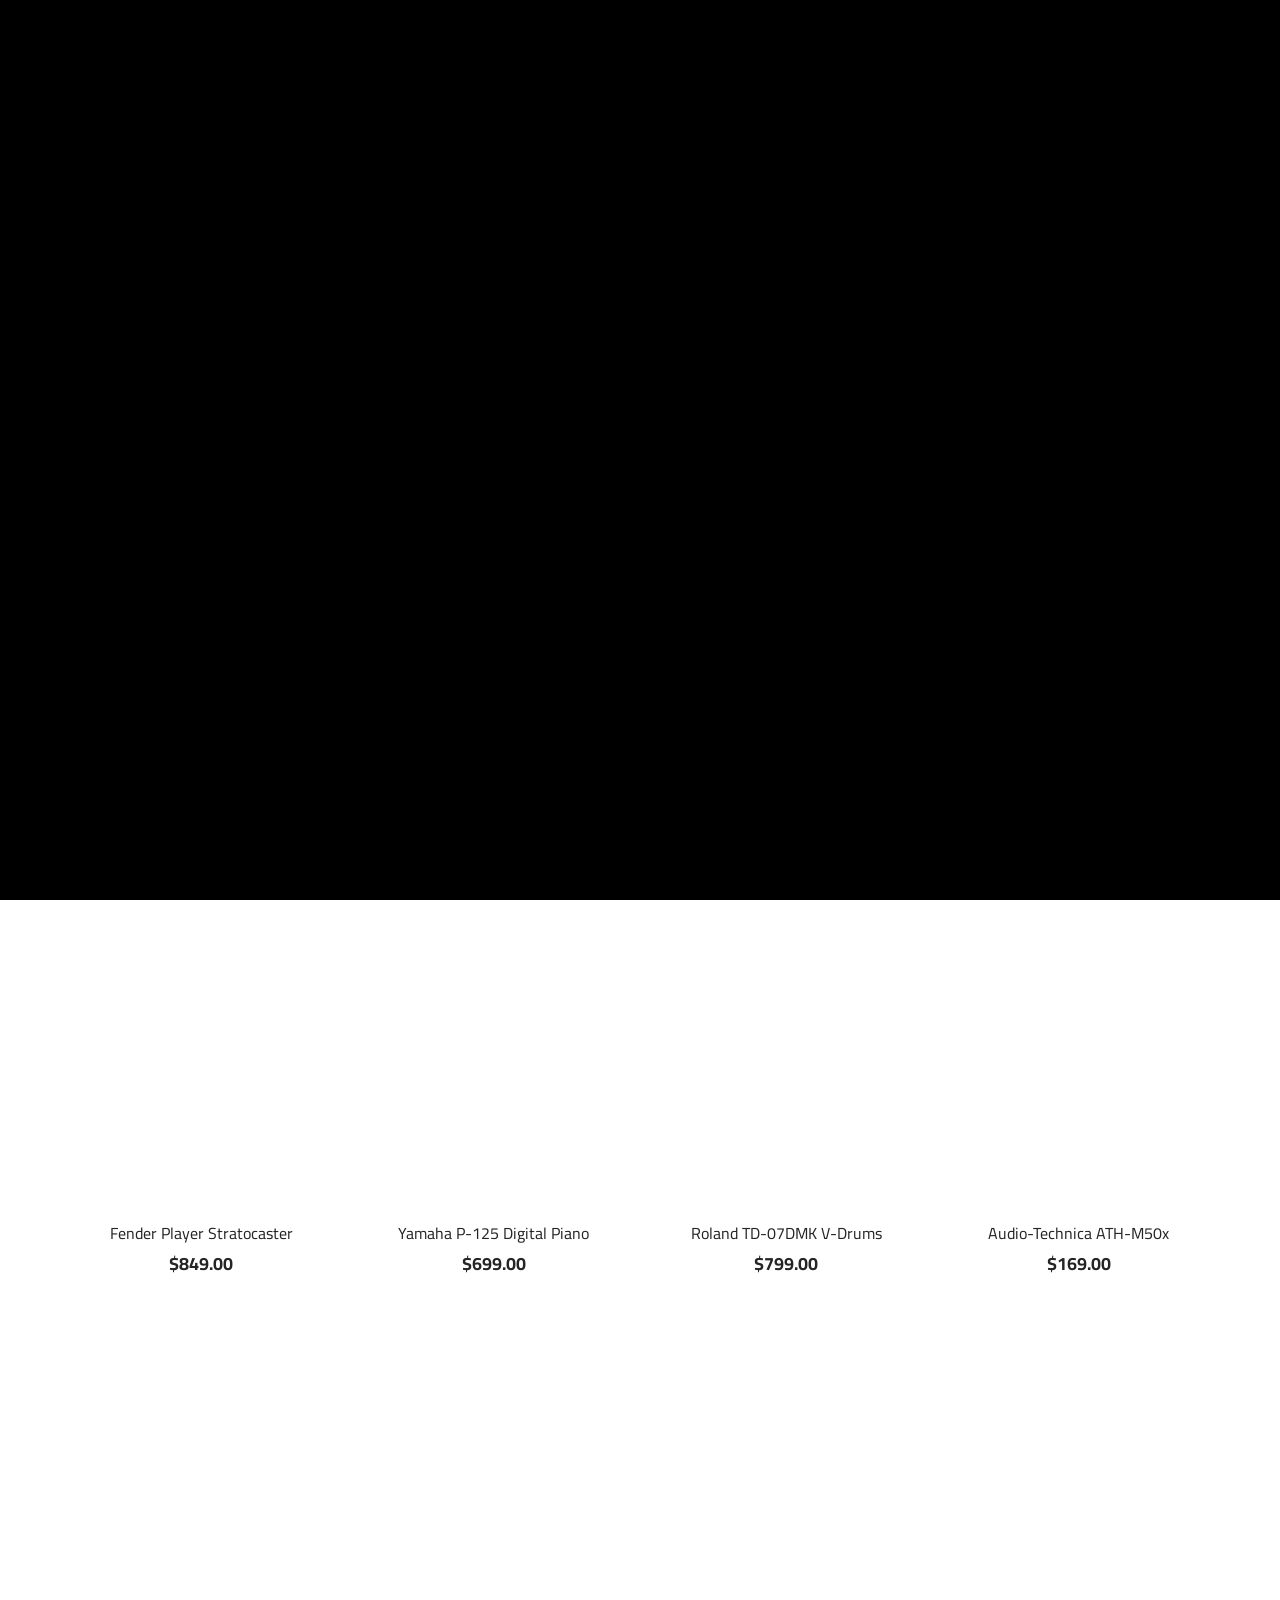
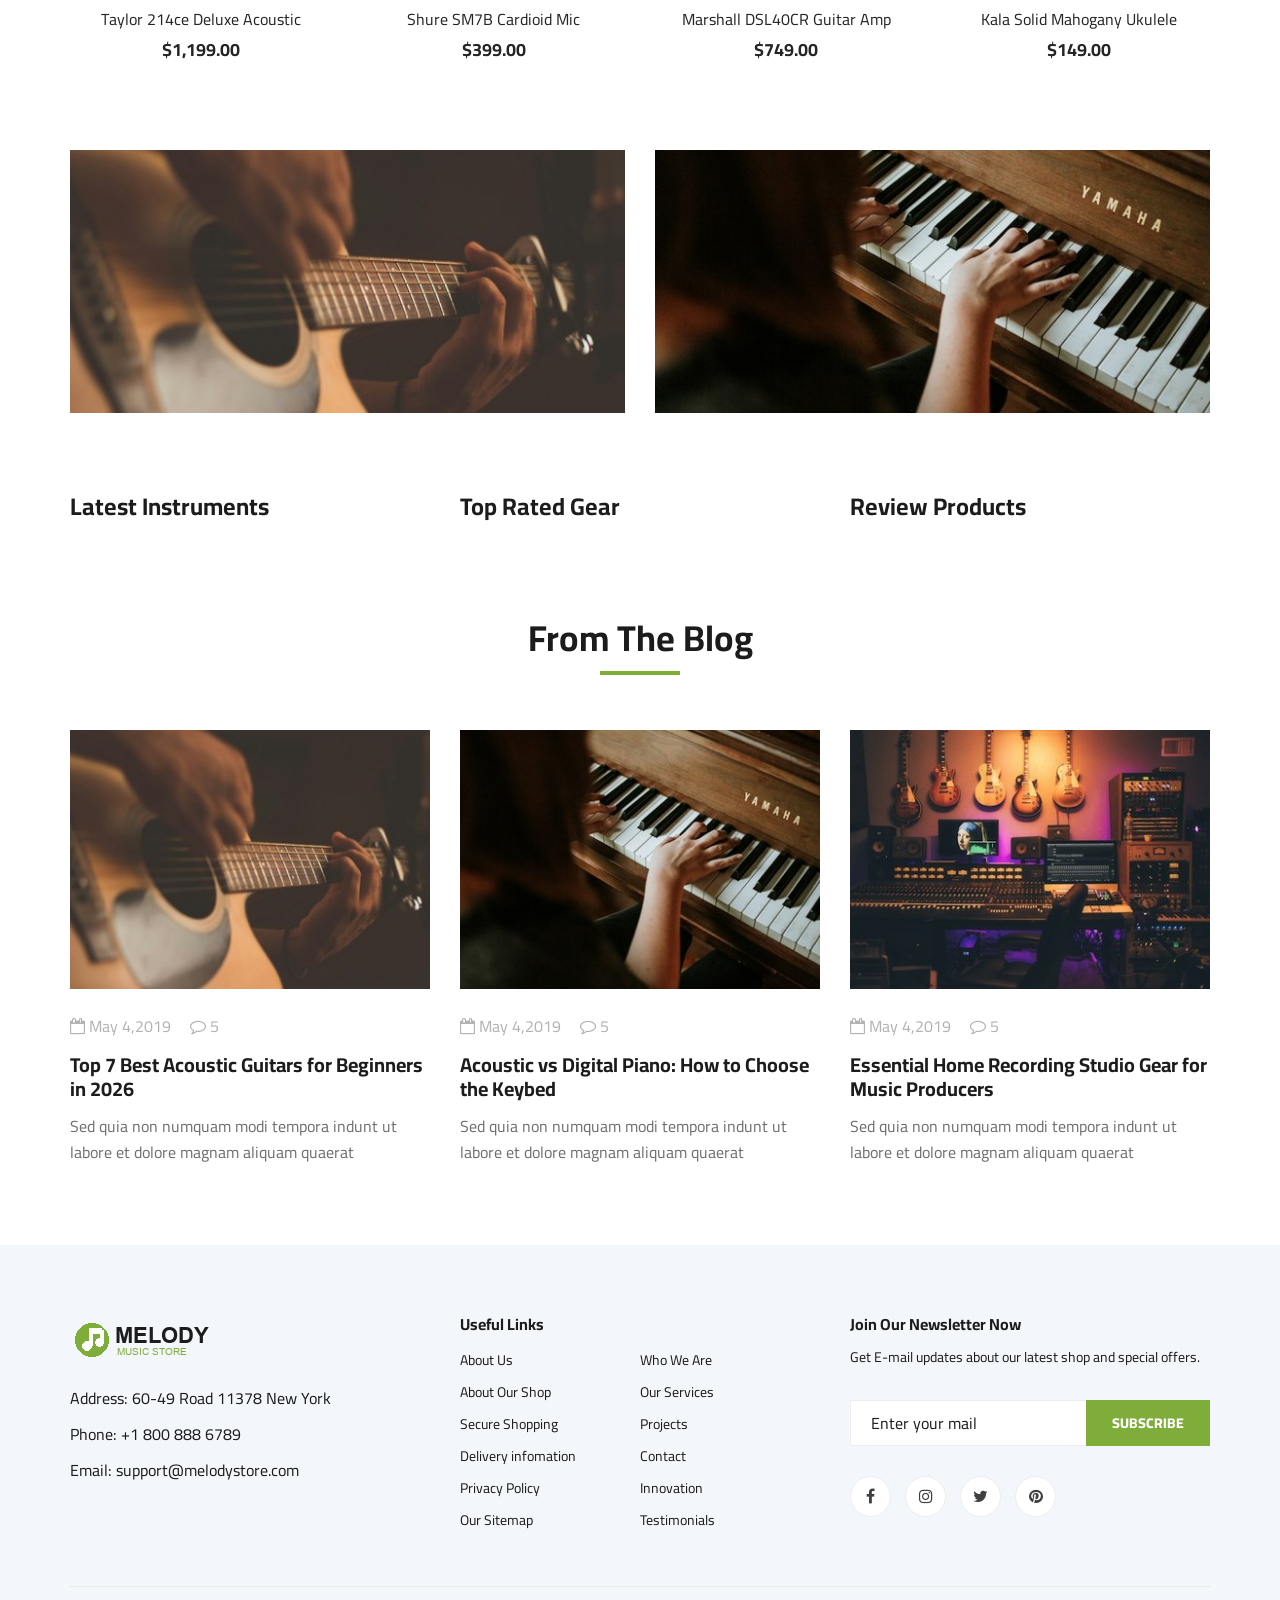
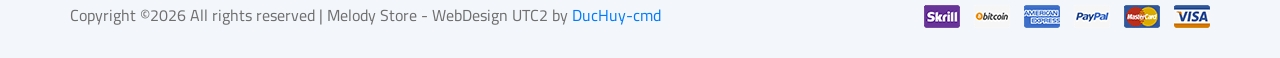
==== commit 7c4a3304: "Replace all remaining legacy food terms and crab pool placeholders with musical instruments and real" ====
--- a/index.html
+++ b/index.html
@@ -3,8 +3,8 @@
 
 <head>
     <meta charset="UTF-8">
-    <meta name="description" content="Ogani Template">
-    <meta name="keywords" content="Ogani, unica, creative, html">
+    <meta name="description" content="Melody Store - Premium Musical Instruments & Pro Audio Gear">
+    <meta name="keywords" content="Melody Store, guitars, pianos, drums, microphones, musical instruments, pro audio">
     <meta name="viewport" content="width=device-width, initial-scale=1.0">
     <meta http-equiv="X-UA-Compatible" content="ie=edge">
     <title>Melody Store | Musical Instruments & Pro Audio</title>
@@ -275,10 +275,10 @@
                     <div class="featured__controls">
                         <ul>
                             <li class="active" data-filter="*">All</li>
-                            <li data-filter=".oranges">Oranges</li>
-                            <li data-filter=".fresh-meat">Fresh Meat</li>
-                            <li data-filter=".vegetables">Drum Kits</li>
-                            <li data-filter=".fastfood">Fastfood</li>
+                            <li data-filter=".guitars">Guitars</li>
+                            <li data-filter=".keyboards">Keyboards</li>
+                            <li data-filter=".drums">Drums</li>
+                            <li data-filter=".studio">Studio Gear</li>
                         </ul>
                     </div>
                 </div>
@@ -288,14 +288,14 @@
                     <div class="featured__item">
                         <div class="featured__item__pic set-bg" data-setbg="Images/featured/feature-1.jpg">
                             <ul class="featured__item__pic__hover">
-                                <li><a href="blog-details.html"><i class="fa fa-heart"></i></a></li>
-                                <li><a href="blog-details.html"><i class="fa fa-retweet"></i></a></li>
-                                <li><a href="blog-details.html"><i class="fa fa-shopping-cart"></i></a></li>
+                                <li><a href="#"><i class="fa fa-heart"></i></a></li>
+                                <li><a href="#"><i class="fa fa-retweet"></i></a></li>
+                                <li><a href="shoping-cart.html"><i class="fa fa-shopping-cart"></i></a></li>
                             </ul>
                         </div>
                         <div class="featured__item__text">
-                            <h6><a href="shop-details.html">Fender Player Stratocaster Electric Guitar</a></h6>
-                            <h5>$30.00</h5>
+                            <h6><a href="shop-details.html">Fender Player Stratocaster</a></h6>
+                            <h5>$849.00</h5>
                         </div>
                     </div>
                 </div>
@@ -303,14 +303,14 @@
                     <div class="featured__item">
                         <div class="featured__item__pic set-bg" data-setbg="Images/featured/feature-2.jpg">
                             <ul class="featured__item__pic__hover">
-                                <li><a href="blog-details.html"><i class="fa fa-heart"></i></a></li>
-                                <li><a href="blog-details.html"><i class="fa fa-retweet"></i></a></li>
-                                <li><a href="blog-details.html"><i class="fa fa-shopping-cart"></i></a></li>
+                                <li><a href="#"><i class="fa fa-heart"></i></a></li>
+                                <li><a href="#"><i class="fa fa-retweet"></i></a></li>
+                                <li><a href="shoping-cart.html"><i class="fa fa-shopping-cart"></i></a></li>
                             </ul>
                         </div>
                         <div class="featured__item__text">
-                            <h6><a href="shop-details.html">Yamaha P-125 88-Key Digital Piano</a></h6>
-                            <h5>$30.00</h5>
+                            <h6><a href="shop-details.html">Yamaha P-125 Digital Piano</a></h6>
+                            <h5>$699.00</h5>
                         </div>
                     </div>
                 </div>
@@ -318,14 +318,14 @@
                     <div class="featured__item">
                         <div class="featured__item__pic set-bg" data-setbg="Images/featured/feature-3.jpg">
                             <ul class="featured__item__pic__hover">
-                                <li><a href="blog-details.html"><i class="fa fa-heart"></i></a></li>
-                                <li><a href="blog-details.html"><i class="fa fa-retweet"></i></a></li>
-                                <li><a href="blog-details.html"><i class="fa fa-shopping-cart"></i></a></li>
+                                <li><a href="#"><i class="fa fa-heart"></i></a></li>
+                                <li><a href="#"><i class="fa fa-retweet"></i></a></li>
+                                <li><a href="shoping-cart.html"><i class="fa fa-shopping-cart"></i></a></li>
                             </ul>
                         </div>
                         <div class="featured__item__text">
-                            <h6><a href="shop-details.html">Roland TD-07DMK Electronic V-Drums</a></h6>
-                            <h5>$30.00</h5>
+                            <h6><a href="shop-details.html">Roland TD-07DMK V-Drums</a></h6>
+                            <h5>$799.00</h5>
                         </div>
                     </div>
                 </div>
@@ -333,14 +333,14 @@
                     <div class="featured__item">
                         <div class="featured__item__pic set-bg" data-setbg="Images/featured/feature-4.jpg">
                             <ul class="featured__item__pic__hover">
-                                <li><a href="blog-details.html"><i class="fa fa-heart"></i></a></li>
-                                <li><a href="blog-details.html"><i class="fa fa-retweet"></i></a></li>
-                                <li><a href="blog-details.html"><i class="fa fa-shopping-cart"></i></a></li>
+                                <li><a href="#"><i class="fa fa-heart"></i></a></li>
+                                <li><a href="#"><i class="fa fa-retweet"></i></a></li>
+                                <li><a href="shoping-cart.html"><i class="fa fa-shopping-cart"></i></a></li>
                             </ul>
                         </div>
                         <div class="featured__item__text">
-                            <h6><a href="shop-details.html">Audio-Technica ATH-M50x Headphones</a></h6>
-                            <h5>$30.00</h5>
+                            <h6><a href="shop-details.html">Audio-Technica ATH-M50x</a></h6>
+                            <h5>$169.00</h5>
                         </div>
                     </div>
                 </div>
@@ -348,29 +348,29 @@
                     <div class="featured__item">
                         <div class="featured__item__pic set-bg" data-setbg="Images/featured/feature-5.jpg">
                             <ul class="featured__item__pic__hover">
-                                <li><a href="blog-details.html"><i class="fa fa-heart"></i></a></li>
-                                <li><a href="blog-details.html"><i class="fa fa-retweet"></i></a></li>
-                                <li><a href="blog-details.html"><i class="fa fa-shopping-cart"></i></a></li>
+                                <li><a href="#"><i class="fa fa-heart"></i></a></li>
+                                <li><a href="#"><i class="fa fa-retweet"></i></a></li>
+                                <li><a href="shoping-cart.html"><i class="fa fa-shopping-cart"></i></a></li>
                             </ul>
                         </div>
                         <div class="featured__item__text">
-                            <h6><a href="shop-details.html">Taylor 214ce Deluxe Acoustic Guitar</a></h6>
-                            <h5>$30.00</h5>
-                        </div>
-                    </div>
-                </div>
-                <div class="col-lg-3 col-md-4 col-sm-6 mix oranges fastfood">
+                            <h6><a href="shop-details.html">Taylor 214ce Deluxe Acoustic</a></h6>
+                            <h5>$1,199.00</h5>
+                        </div>
+                    </div>
+                </div>
+                <div class="col-lg-3 col-md-4 col-sm-6 mix studio">
                     <div class="featured__item">
                         <div class="featured__item__pic set-bg" data-setbg="Images/featured/feature-6.jpg">
                             <ul class="featured__item__pic__hover">
-                                <li><a href="blog-details.html"><i class="fa fa-heart"></i></a></li>
-                                <li><a href="blog-details.html"><i class="fa fa-retweet"></i></a></li>
-                                <li><a href="blog-details.html"><i class="fa fa-shopping-cart"></i></a></li>
+                                <li><a href="#"><i class="fa fa-heart"></i></a></li>
+                                <li><a href="#"><i class="fa fa-retweet"></i></a></li>
+                                <li><a href="shoping-cart.html"><i class="fa fa-shopping-cart"></i></a></li>
                             </ul>
                         </div>
                         <div class="featured__item__text">
-                            <h6><a href="shop-details.html">Shure SM7B Cardioid Studio Microphone</a></h6>
-                            <h5>$30.00</h5>
+                            <h6><a href="shop-details.html">Shure SM7B Cardioid Mic</a></h6>
+                            <h5>$399.00</h5>
                         </div>
                     </div>
                 </div>
@@ -378,29 +378,29 @@
                     <div class="featured__item">
                         <div class="featured__item__pic set-bg" data-setbg="Images/featured/feature-7.jpg">
                             <ul class="featured__item__pic__hover">
-                                <li><a href="blog-details.html"><i class="fa fa-heart"></i></a></li>
-                                <li><a href="blog-details.html"><i class="fa fa-retweet"></i></a></li>
-                                <li><a href="blog-details.html"><i class="fa fa-shopping-cart"></i></a></li>
+                                <li><a href="#"><i class="fa fa-heart"></i></a></li>
+                                <li><a href="#"><i class="fa fa-retweet"></i></a></li>
+                                <li><a href="shoping-cart.html"><i class="fa fa-shopping-cart"></i></a></li>
                             </ul>
                         </div>
                         <div class="featured__item__text">
-                            <h6><a href="shop-details.html">Marshall DSL40CR All-Valve Guitar Amp</a></h6>
-                            <h5>$30.00</h5>
-                        </div>
-                    </div>
-                </div>
-                <div class="col-lg-3 col-md-4 col-sm-6 mix fastfood vegetables">
+                            <h6><a href="shop-details.html">Marshall DSL40CR Guitar Amp</a></h6>
+                            <h5>$749.00</h5>
+                        </div>
+                    </div>
+                </div>
+                <div class="col-lg-3 col-md-4 col-sm-6 mix guitars">
                     <div class="featured__item">
                         <div class="featured__item__pic set-bg" data-setbg="Images/featured/feature-8.jpg">
                             <ul class="featured__item__pic__hover">
-                                <li><a href="blog-details.html"><i class="fa fa-heart"></i></a></li>
-                                <li><a href="blog-details.html"><i class="fa fa-retweet"></i></a></li>
-                                <li><a href="blog-details.html"><i class="fa fa-shopping-cart"></i></a></li>
+                                <li><a href="#"><i class="fa fa-heart"></i></a></li>
+                                <li><a href="#"><i class="fa fa-retweet"></i></a></li>
+                                <li><a href="shoping-cart.html"><i class="fa fa-shopping-cart"></i></a></li>
                             </ul>
                         </div>
                         <div class="featured__item__text">
-                            <h6><a href="shop-details.html">Kala Solid Mahogany Concert Ukulele</a></h6>
-                            <h5>$30.00</h5>
+                            <h6><a href="shop-details.html">Kala Solid Mahogany Ukulele</a></h6>
+                            <h5>$149.00</h5>
                         </div>
                     </div>
                 </div>
@@ -434,63 +434,63 @@
             <div class="row">
                 <div class="col-lg-4 col-md-6">
                     <div class="latest-product__text">
-                        <h4>Latest Products</h4>
+                        <h4>Latest Instruments</h4>
                         <div class="latest-product__slider owl-carousel">
                             <div class="latest-prdouct__slider__item">
-                                <a href="#" class="latest-product__item">
+                                <a href="shop-details.html" class="latest-product__item">
                                     <div class="latest-product__item__pic">
                                         <img src="Images/latest-product/lp-1.jpg" alt="">
                                     </div>
                                     <div class="latest-product__item__text">
-                                        <h6>Crab Pool Security</h6>
-                                        <span>$30.00</span>
-                                    </div>
-                                </a>
-                                <a href="#" class="latest-product__item">
+                                        <h6>Martin D-28 Acoustic</h6>
+                                        <span>$2,999.00</span>
+                                    </div>
+                                </a>
+                                <a href="shop-details.html" class="latest-product__item">
                                     <div class="latest-product__item__pic">
                                         <img src="Images/latest-product/lp-2.jpg" alt="">
                                     </div>
                                     <div class="latest-product__item__text">
-                                        <h6>Crab Pool Security</h6>
-                                        <span>$30.00</span>
-                                    </div>
-                                </a>
-                                <a href="#" class="latest-product__item">
+                                        <h6>Gibson Les Paul Standard</h6>
+                                        <span>$2,799.00</span>
+                                    </div>
+                                </a>
+                                <a href="shop-details.html" class="latest-product__item">
                                     <div class="latest-product__item__pic">
                                         <img src="Images/latest-product/lp-3.jpg" alt="">
                                     </div>
                                     <div class="latest-product__item__text">
-                                        <h6>Crab Pool Security</h6>
-                                        <span>$30.00</span>
+                                        <h6>Yamaha CLP-735 Piano</h6>
+                                        <span>$2,299.00</span>
                                     </div>
                                 </a>
                             </div>
                             <div class="latest-prdouct__slider__item">
-                                <a href="#" class="latest-product__item">
+                                <a href="shop-details.html" class="latest-product__item">
                                     <div class="latest-product__item__pic">
                                         <img src="Images/latest-product/lp-1.jpg" alt="">
                                     </div>
                                     <div class="latest-product__item__text">
-                                        <h6>Crab Pool Security</h6>
-                                        <span>$30.00</span>
-                                    </div>
-                                </a>
-                                <a href="#" class="latest-product__item">
+                                        <h6>Taylor 214ce Deluxe</h6>
+                                        <span>$1,199.00</span>
+                                    </div>
+                                </a>
+                                <a href="shop-details.html" class="latest-product__item">
                                     <div class="latest-product__item__pic">
                                         <img src="Images/latest-product/lp-2.jpg" alt="">
                                     </div>
                                     <div class="latest-product__item__text">
-                                        <h6>Crab Pool Security</h6>
-                                        <span>$30.00</span>
-                                    </div>
-                                </a>
-                                <a href="#" class="latest-product__item">
+                                        <h6>Fender Telecaster</h6>
+                                        <span>$849.00</span>
+                                    </div>
+                                </a>
+                                <a href="shop-details.html" class="latest-product__item">
                                     <div class="latest-product__item__pic">
                                         <img src="Images/latest-product/lp-3.jpg" alt="">
                                     </div>
                                     <div class="latest-product__item__text">
-                                        <h6>Crab Pool Security</h6>
-                                        <span>$30.00</span>
+                                        <h6>Roland RD-88 Stage</h6>
+                                        <span>$1,299.00</span>
                                     </div>
                                 </a>
                             </div>
@@ -499,63 +499,63 @@
                 </div>
                 <div class="col-lg-4 col-md-6">
                     <div class="latest-product__text">
-                        <h4>Top Rated Products</h4>
+                        <h4>Top Rated Gear</h4>
                         <div class="latest-product__slider owl-carousel">
                             <div class="latest-prdouct__slider__item">
-                                <a href="#" class="latest-product__item">
+                                <a href="shop-details.html" class="latest-product__item">
                                     <div class="latest-product__item__pic">
                                         <img src="Images/latest-product/lp-1.jpg" alt="">
                                     </div>
                                     <div class="latest-product__item__text">
-                                        <h6>Crab Pool Security</h6>
-                                        <span>$30.00</span>
-                                    </div>
-                                </a>
-                                <a href="#" class="latest-product__item">
+                                        <h6>Fender Player Strat</h6>
+                                        <span>$849.00</span>
+                                    </div>
+                                </a>
+                                <a href="shop-details.html" class="latest-product__item">
                                     <div class="latest-product__item__pic">
                                         <img src="Images/latest-product/lp-2.jpg" alt="">
                                     </div>
                                     <div class="latest-product__item__text">
-                                        <h6>Crab Pool Security</h6>
-                                        <span>$30.00</span>
-                                    </div>
-                                </a>
-                                <a href="#" class="latest-product__item">
+                                        <h6>Boss Katana-50 MkII</h6>
+                                        <span>$269.00</span>
+                                    </div>
+                                </a>
+                                <a href="shop-details.html" class="latest-product__item">
                                     <div class="latest-product__item__pic">
                                         <img src="Images/latest-product/lp-3.jpg" alt="">
                                     </div>
                                     <div class="latest-product__item__text">
-                                        <h6>Crab Pool Security</h6>
-                                        <span>$30.00</span>
+                                        <h6>Shure SM58 Vocal Mic</h6>
+                                        <span>$99.00</span>
                                     </div>
                                 </a>
                             </div>
                             <div class="latest-prdouct__slider__item">
-                                <a href="#" class="latest-product__item">
+                                <a href="shop-details.html" class="latest-product__item">
                                     <div class="latest-product__item__pic">
                                         <img src="Images/latest-product/lp-1.jpg" alt="">
                                     </div>
                                     <div class="latest-product__item__text">
-                                        <h6>Crab Pool Security</h6>
-                                        <span>$30.00</span>
-                                    </div>
-                                </a>
-                                <a href="#" class="latest-product__item">
+                                        <h6>Ibanez SR300E Bass</h6>
+                                        <span>$349.00</span>
+                                    </div>
+                                </a>
+                                <a href="shop-details.html" class="latest-product__item">
                                     <div class="latest-product__item__pic">
                                         <img src="Images/latest-product/lp-2.jpg" alt="">
                                     </div>
                                     <div class="latest-product__item__text">
-                                        <h6>Crab Pool Security</h6>
-                                        <span>$30.00</span>
-                                    </div>
-                                </a>
-                                <a href="#" class="latest-product__item">
+                                        <h6>Casio PX-S1100 Piano</h6>
+                                        <span>$699.00</span>
+                                    </div>
+                                </a>
+                                <a href="shop-details.html" class="latest-product__item">
                                     <div class="latest-product__item__pic">
                                         <img src="Images/latest-product/lp-3.jpg" alt="">
                                     </div>
                                     <div class="latest-product__item__text">
-                                        <h6>Crab Pool Security</h6>
-                                        <span>$30.00</span>
+                                        <h6>Marshall DSL40CR Amp</h6>
+                                        <span>$749.00</span>
                                     </div>
                                 </a>
                             </div>
@@ -567,60 +567,60 @@
                         <h4>Review Products</h4>
                         <div class="latest-product__slider owl-carousel">
                             <div class="latest-prdouct__slider__item">
-                                <a href="#" class="latest-product__item">
+                                <a href="shop-details.html" class="latest-product__item">
                                     <div class="latest-product__item__pic">
                                         <img src="Images/latest-product/lp-1.jpg" alt="">
                                     </div>
                                     <div class="latest-product__item__text">
-                                        <h6>Crab Pool Security</h6>
-                                        <span>$30.00</span>
-                                    </div>
-                                </a>
-                                <a href="#" class="latest-product__item">
+                                        <h6>Audio-Technica M50x</h6>
+                                        <span>$169.00</span>
+                                    </div>
+                                </a>
+                                <a href="shop-details.html" class="latest-product__item">
                                     <div class="latest-product__item__pic">
                                         <img src="Images/latest-product/lp-2.jpg" alt="">
                                     </div>
                                     <div class="latest-product__item__text">
-                                        <h6>Crab Pool Security</h6>
-                                        <span>$30.00</span>
-                                    </div>
-                                </a>
-                                <a href="#" class="latest-product__item">
+                                        <h6>Shure SM7B Studio Mic</h6>
+                                        <span>$399.00</span>
+                                    </div>
+                                </a>
+                                <a href="shop-details.html" class="latest-product__item">
                                     <div class="latest-product__item__pic">
                                         <img src="Images/latest-product/lp-3.jpg" alt="">
                                     </div>
                                     <div class="latest-product__item__text">
-                                        <h6>Crab Pool Security</h6>
-                                        <span>$30.00</span>
+                                        <h6>Pearl Roadshow Drums</h6>
+                                        <span>$589.00</span>
                                     </div>
                                 </a>
                             </div>
                             <div class="latest-prdouct__slider__item">
-                                <a href="#" class="latest-product__item">
+                                <a href="shop-details.html" class="latest-product__item">
                                     <div class="latest-product__item__pic">
                                         <img src="Images/latest-product/lp-1.jpg" alt="">
                                     </div>
                                     <div class="latest-product__item__text">
-                                        <h6>Crab Pool Security</h6>
-                                        <span>$30.00</span>
-                                    </div>
-                                </a>
-                                <a href="#" class="latest-product__item">
+                                        <h6>Scarlett 2i2 Interface</h6>
+                                        <span>$179.00</span>
+                                    </div>
+                                </a>
+                                <a href="shop-details.html" class="latest-product__item">
                                     <div class="latest-product__item__pic">
                                         <img src="Images/latest-product/lp-2.jpg" alt="">
                                     </div>
                                     <div class="latest-product__item__text">
-                                        <h6>Crab Pool Security</h6>
-                                        <span>$30.00</span>
-                                    </div>
-                                </a>
-                                <a href="#" class="latest-product__item">
+                                        <h6>Sennheiser HD 280 Pro</h6>
+                                        <span>$99.00</span>
+                                    </div>
+                                </a>
+                                <a href="shop-details.html" class="latest-product__item">
                                     <div class="latest-product__item__pic">
                                         <img src="Images/latest-product/lp-3.jpg" alt="">
                                     </div>
                                     <div class="latest-product__item__text">
-                                        <h6>Crab Pool Security</h6>
-                                        <span>$30.00</span>
+                                        <h6>Kala Concert Ukulele</h6>
+                                        <span>$149.00</span>
                                     </div>
                                 </a>
                             </div>
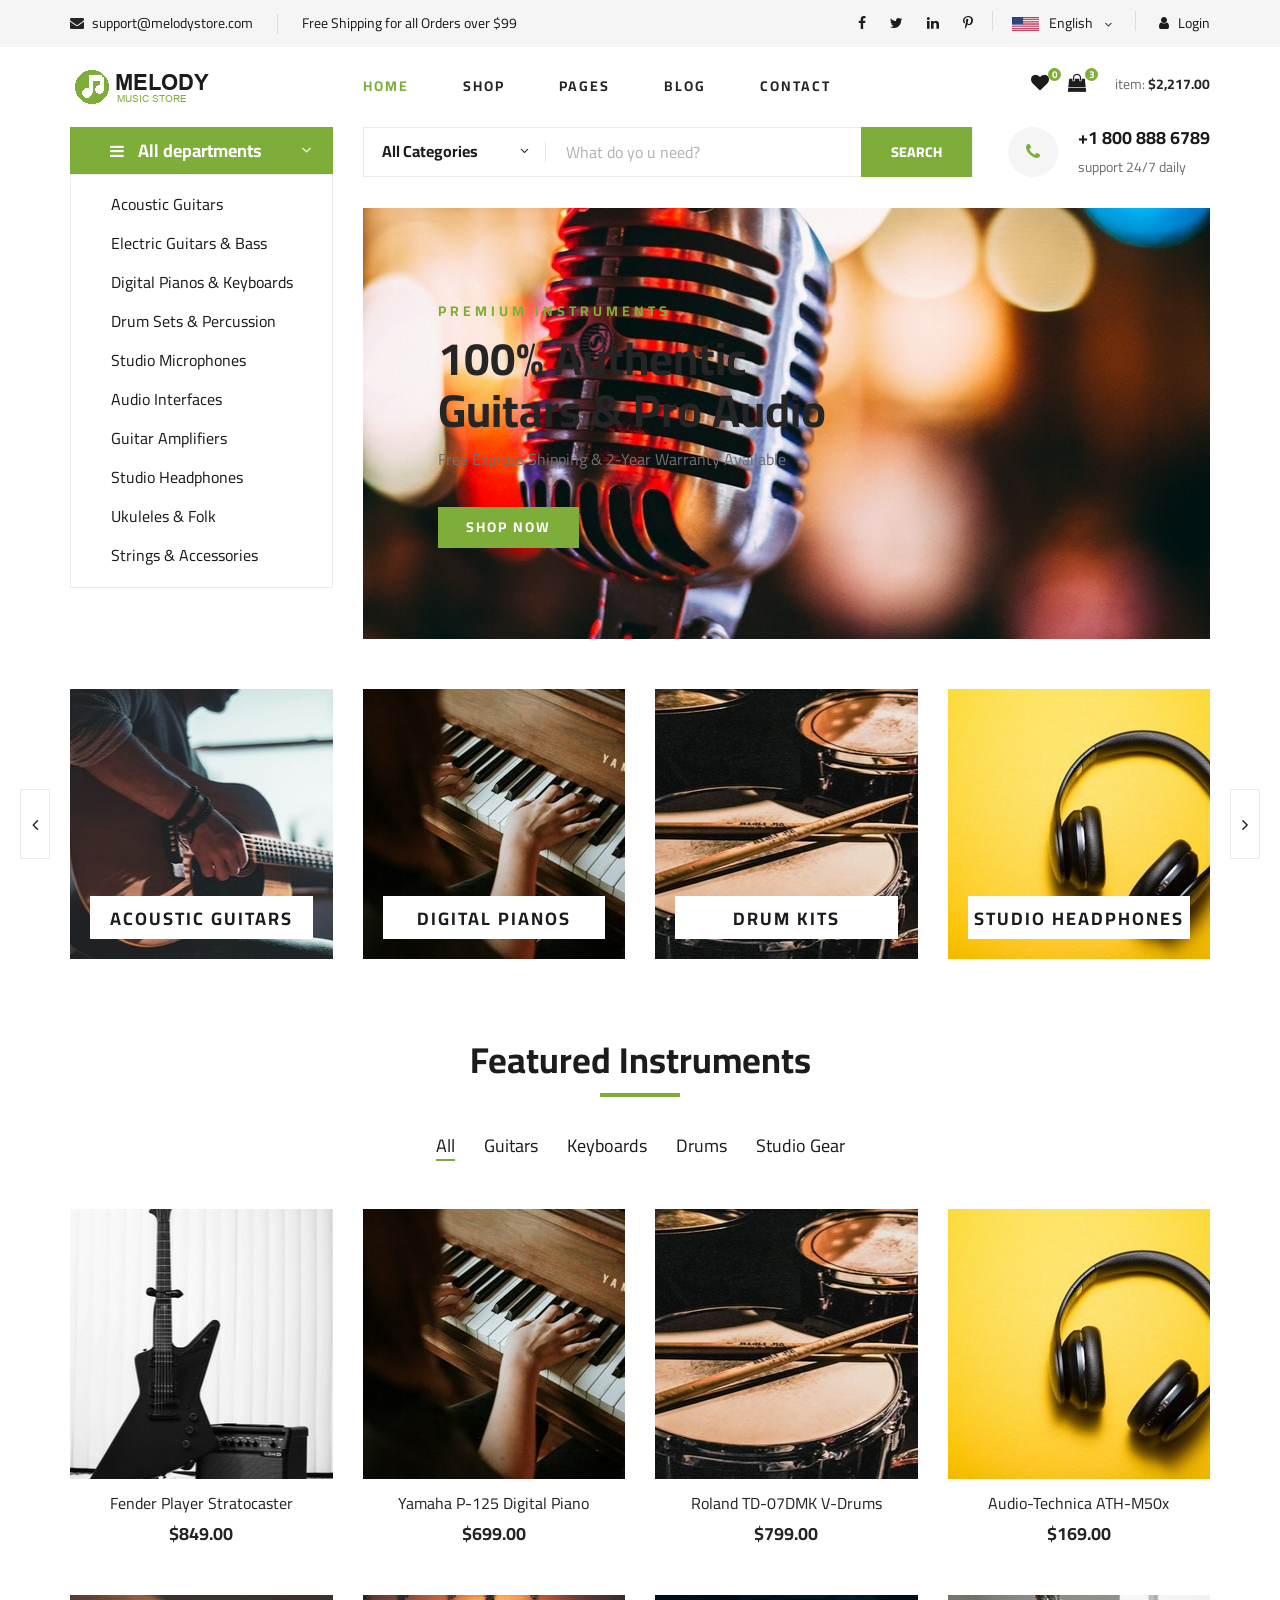
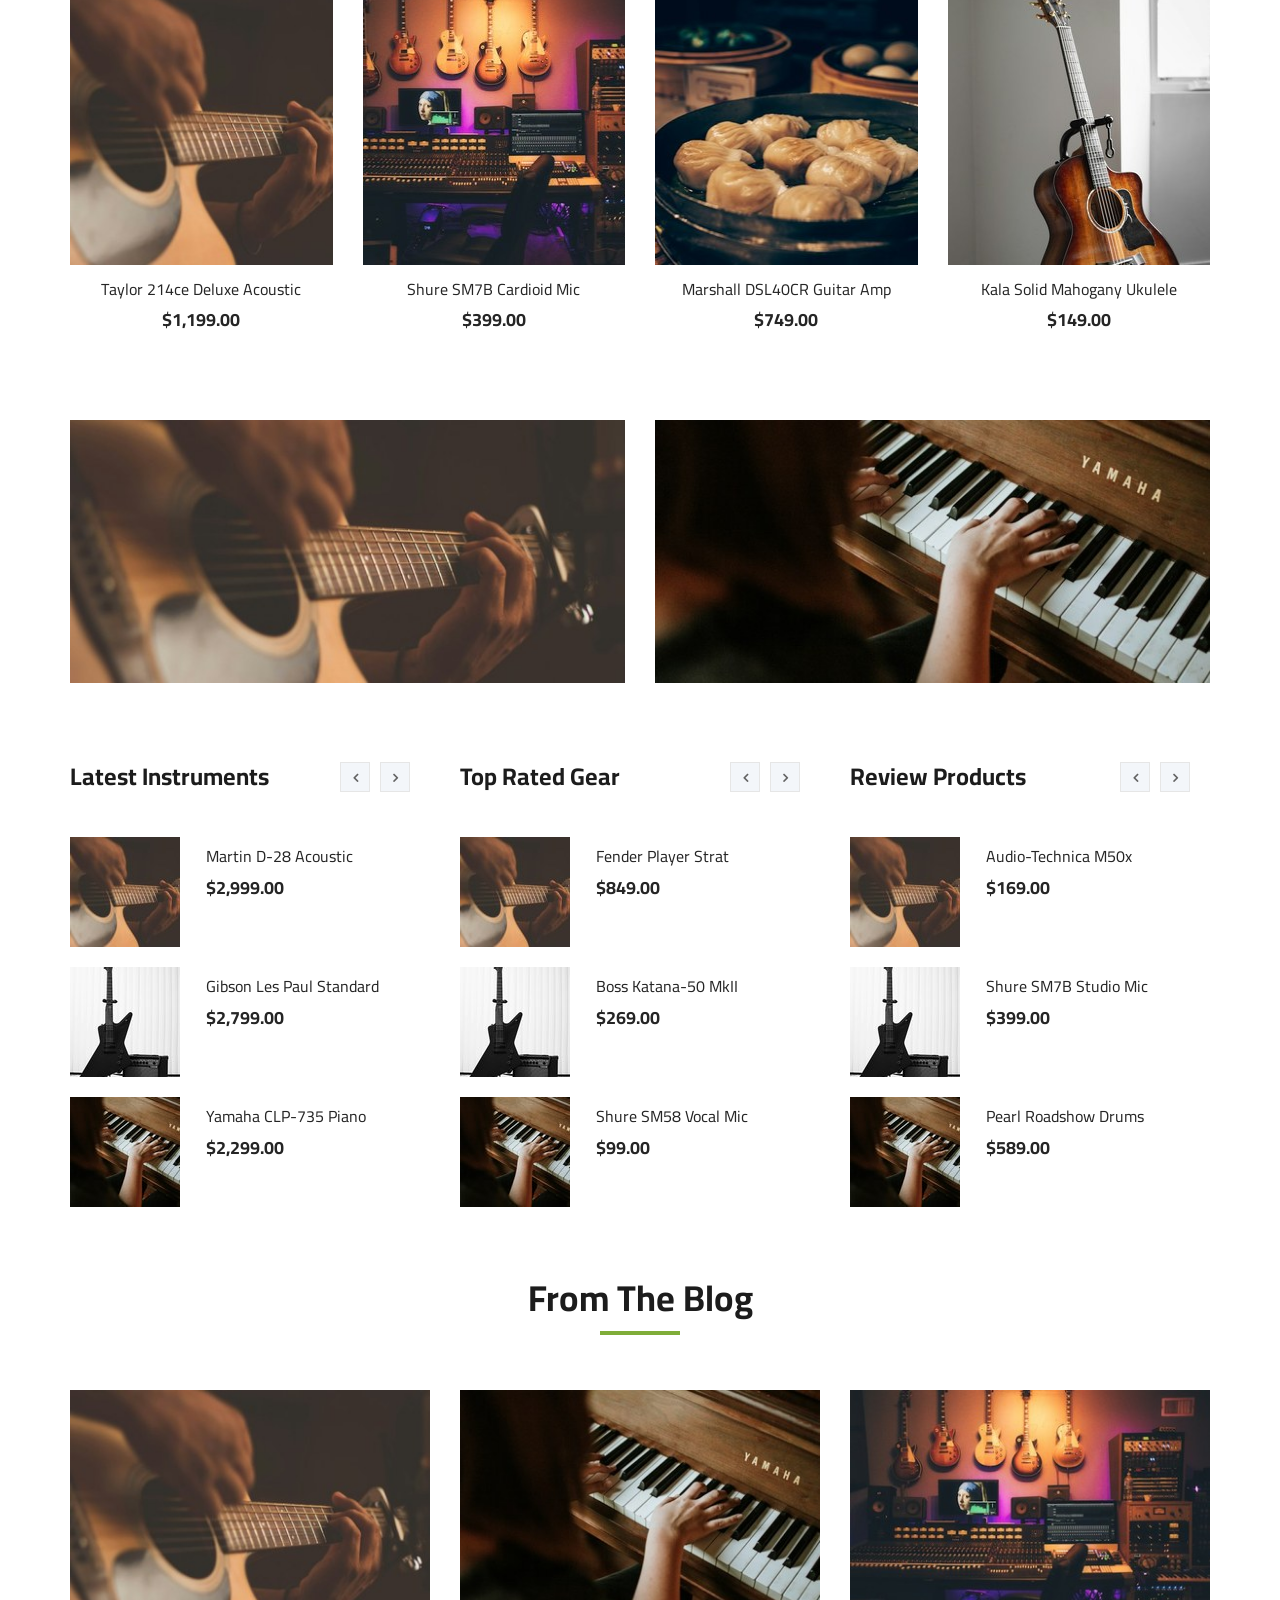
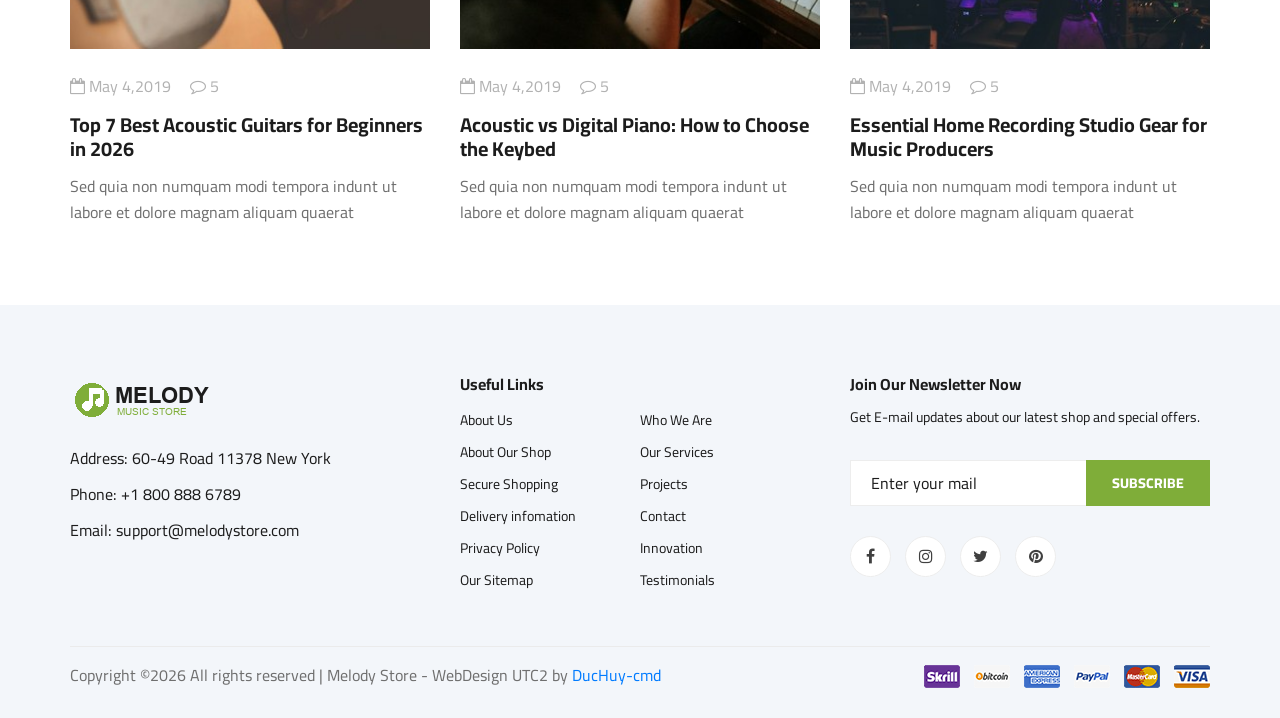
==== commit 263596c5: "Implement full client-side dynamic store interactivity (Cart, Wishlist, Coupons, Checkout modal, Toa" ====
--- a/index.html
+++ b/index.html
@@ -21,6 +21,7 @@
     <link rel="stylesheet" href="Styles/owl.carousel.min.css" type="text/css">
     <link rel="stylesheet" href="Styles/slicknav.min.css" type="text/css">
     <link rel="stylesheet" href="Styles/style.css" type="text/css">
+    <link rel="stylesheet" href="Styles/store.css" type="text/css">
 </head>
 
 <body>
@@ -770,6 +771,7 @@
     <script src="Scripts/mixitup.min.js"></script>
     <script src="Scripts/owl.carousel.min.js"></script>
     <script src="Scripts/main.js"></script>
+    <script src="Scripts/store.js"></script>
 
 
 
--- a/Styles/store.css
+++ b/Styles/store.css
@@ -0,0 +1,252 @@
+/* ========================================================
+   Melody Store - Interactive Store Enhancements
+   Styles for Toasts, Modals, Wishlist, and Cart Interactions
+   ======================================================== */
+
+#preloder {
+    pointer-events: none !important;
+}
+
+/* Toast Container */
+#melody-toast-container {
+    position: fixed;
+    top: 25px;
+    right: 25px;
+    z-index: 999999;
+    display: flex;
+    flex-direction: column;
+    gap: 12px;
+    max-width: 380px;
+    pointer-events: none;
+}
+
+.melody-toast {
+    pointer-events: auto;
+    background: #ffffff;
+    border-radius: 8px;
+    box-shadow: 0 10px 30px rgba(0, 0, 0, 0.15);
+    border-left: 5px solid #7fad39;
+    padding: 14px 18px;
+    display: flex;
+    align-items: flex-start;
+    gap: 12px;
+    transform: translateX(120%);
+    opacity: 0;
+    transition: all 0.35s cubic-bezier(0.175, 0.885, 0.32, 1.275);
+}
+
+.melody-toast.show {
+    transform: translateX(0);
+    opacity: 1;
+}
+
+.melody-toast.toast-danger {
+    border-left-color: #e74c3c;
+}
+
+.melody-toast.toast-warning {
+    border-left-color: #f39c12;
+}
+
+.melody-toast.toast-info {
+    border-left-color: #3498db;
+}
+
+.melody-toast__icon {
+    font-size: 20px;
+    color: #7fad39;
+    margin-top: 2px;
+    flex-shrink: 0;
+}
+
+.melody-toast.toast-danger .melody-toast__icon {
+    color: #e74c3c;
+}
+
+.melody-toast.toast-warning .melody-toast__icon {
+    color: #f39c12;
+}
+
+.melody-toast.toast-info .melody-toast__icon {
+    color: #3498db;
+}
+
+.melody-toast__body {
+    flex-grow: 1;
+}
+
+.melody-toast__title {
+    font-size: 14px;
+    font-weight: 700;
+    color: #1c1c1c;
+    margin-bottom: 2px;
+}
+
+.melody-toast__message {
+    font-size: 13px;
+    color: #666666;
+    line-height: 1.4;
+}
+
+.melody-toast__close {
+    cursor: pointer;
+    background: transparent;
+    border: none;
+    color: #999999;
+    font-size: 16px;
+    line-height: 1;
+    padding: 0;
+    margin-left: 8px;
+}
+
+.melody-toast__close:hover {
+    color: #333333;
+}
+
+/* Wishlist Active State */
+.featured__item__pic__hover li a.favorited i,
+.product__item__pic__hover li a.favorited i,
+.product__discount__item__pic__hover li a.favorited i,
+.heart-icon.favorited span {
+    color: #e74c3c !important;
+}
+
+.featured__item__pic__hover li a.favorited,
+.product__item__pic__hover li a.favorited,
+.product__discount__item__pic__hover li a.favorited {
+    background: #ffe6e6 !important;
+    border-color: #e74c3c !important;
+}
+
+/* Order Confirmation Modal */
+#melody-order-modal {
+    position: fixed;
+    top: 0;
+    left: 0;
+    width: 100%;
+    height: 100%;
+    background: rgba(0, 0, 0, 0.65);
+    backdrop-filter: blur(4px);
+    z-index: 1000000;
+    display: none;
+    align-items: center;
+    justify-content: center;
+    padding: 20px;
+    opacity: 0;
+    transition: opacity 0.3s ease;
+}
+
+#melody-order-modal.active {
+    display: flex;
+    opacity: 1;
+}
+
+.melody-modal__card {
+    background: #ffffff;
+    border-radius: 12px;
+    max-width: 540px;
+    width: 100%;
+    padding: 35px 30px;
+    text-align: center;
+    box-shadow: 0 20px 50px rgba(0, 0, 0, 0.25);
+    transform: scale(0.9);
+    transition: transform 0.3s ease;
+}
+
+#melody-order-modal.active .melody-modal__card {
+    transform: scale(1);
+}
+
+.melody-modal__icon {
+    width: 70px;
+    height: 70px;
+    border-radius: 50%;
+    background: #eef7e6;
+    color: #7fad39;
+    display: inline-flex;
+    align-items: center;
+    justify-content: center;
+    font-size: 36px;
+    margin-bottom: 20px;
+}
+
+.melody-modal__title {
+    font-size: 24px;
+    font-weight: 700;
+    color: #1c1c1c;
+    margin-bottom: 10px;
+}
+
+.melody-modal__desc {
+    font-size: 14px;
+    color: #666;
+    margin-bottom: 25px;
+    line-height: 1.6;
+}
+
+.melody-modal__details {
+    background: #f8f9fa;
+    border: 1px dashed #dcdcdc;
+    border-radius: 8px;
+    padding: 18px 20px;
+    text-align: left;
+    margin-bottom: 25px;
+    font-size: 14px;
+}
+
+.melody-modal__details div {
+    display: flex;
+    justify-content: space-between;
+    margin-bottom: 8px;
+}
+
+.melody-modal__details div:last-child {
+    margin-bottom: 0;
+    font-weight: 700;
+    color: #7fad39;
+    border-top: 1px solid #e0e0e0;
+    padding-top: 8px;
+}
+
+.melody-modal__btn {
+    display: inline-block;
+    padding: 12px 32px;
+    background: #7fad39;
+    color: #ffffff;
+    font-weight: 700;
+    letter-spacing: 1px;
+    border-radius: 4px;
+    text-transform: uppercase;
+    text-decoration: none;
+    border: none;
+    cursor: pointer;
+    transition: background 0.3s ease;
+}
+
+.melody-modal__btn:hover {
+    background: #68922c;
+    color: #ffffff;
+}
+
+/* Empty Cart State */
+.melody-empty-cart {
+    text-align: center;
+    padding: 60px 20px;
+}
+
+.melody-empty-cart i {
+    font-size: 64px;
+    color: #cccccc;
+    margin-bottom: 20px;
+}
+
+.melody-empty-cart h4 {
+    font-weight: 700;
+    color: #1c1c1c;
+    margin-bottom: 10px;
+}
+
+.melody-empty-cart p {
+    color: #777;
+    margin-bottom: 25px;
+}
